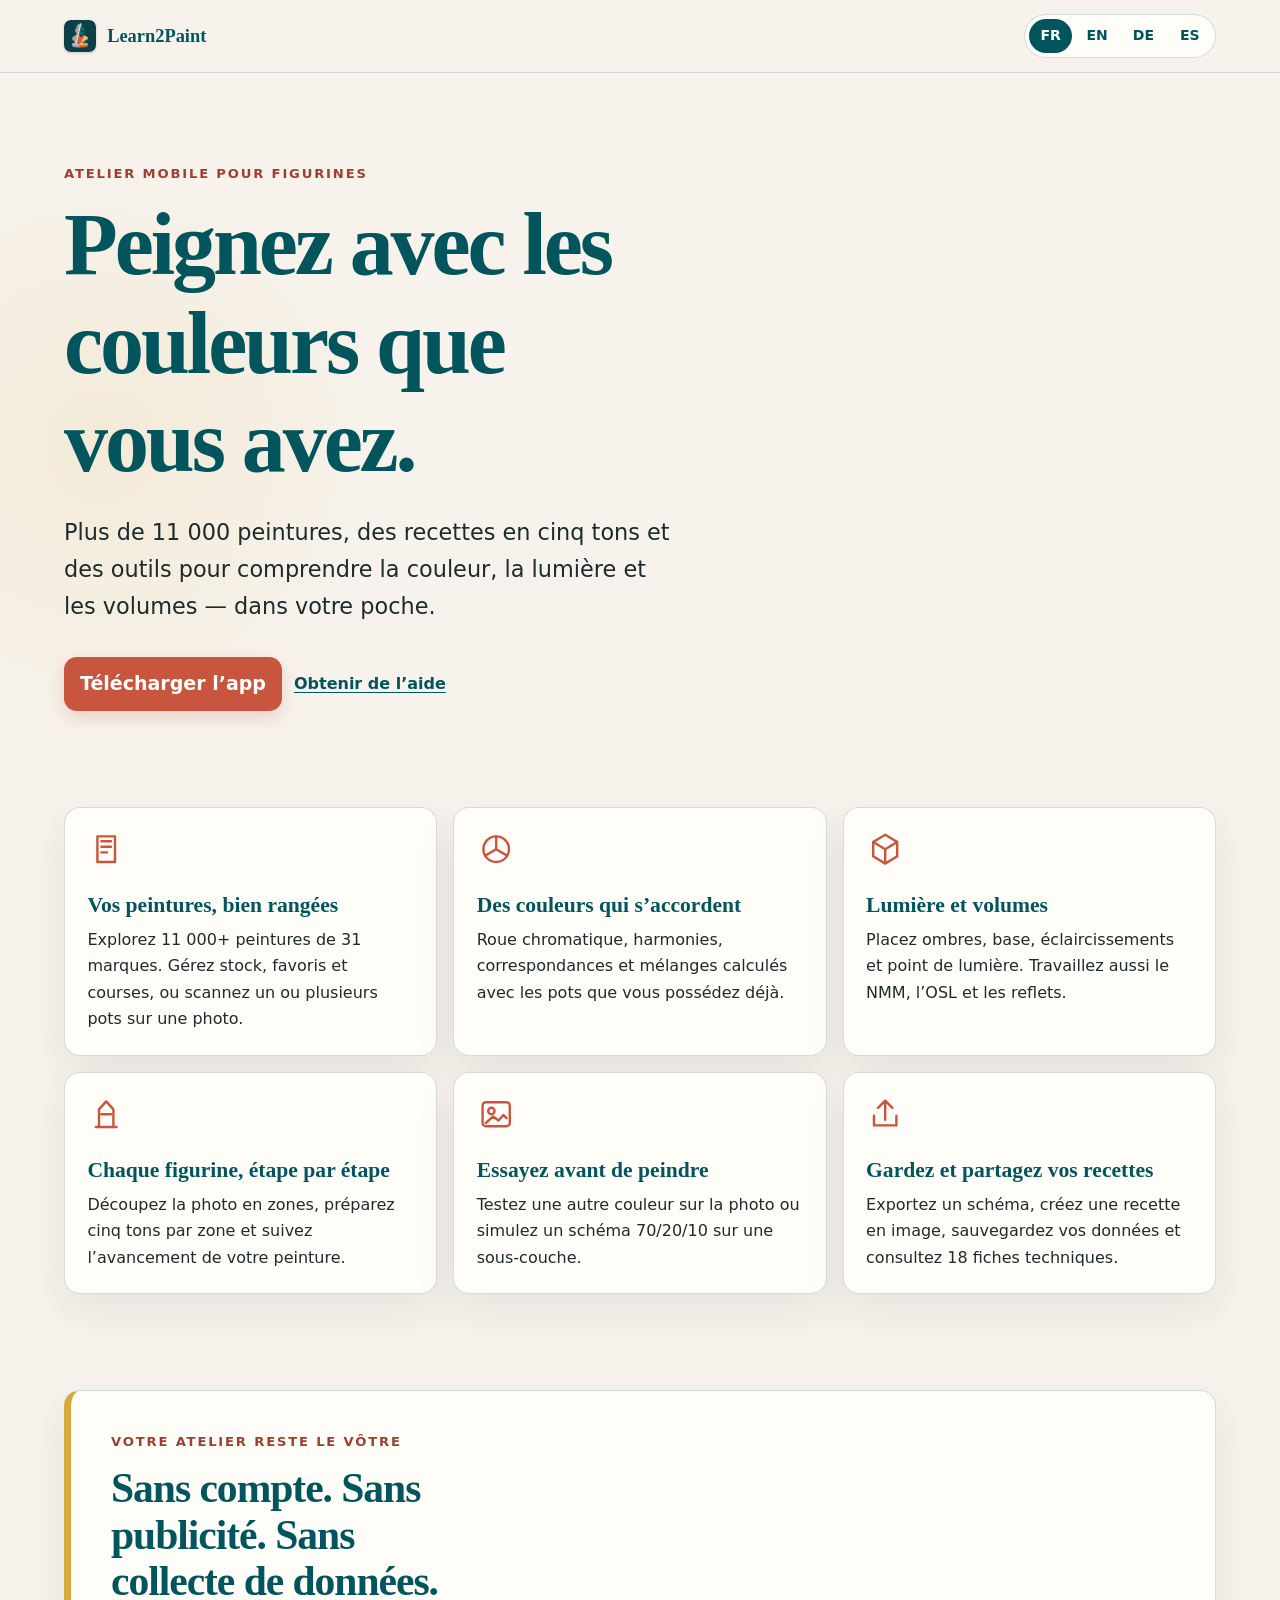
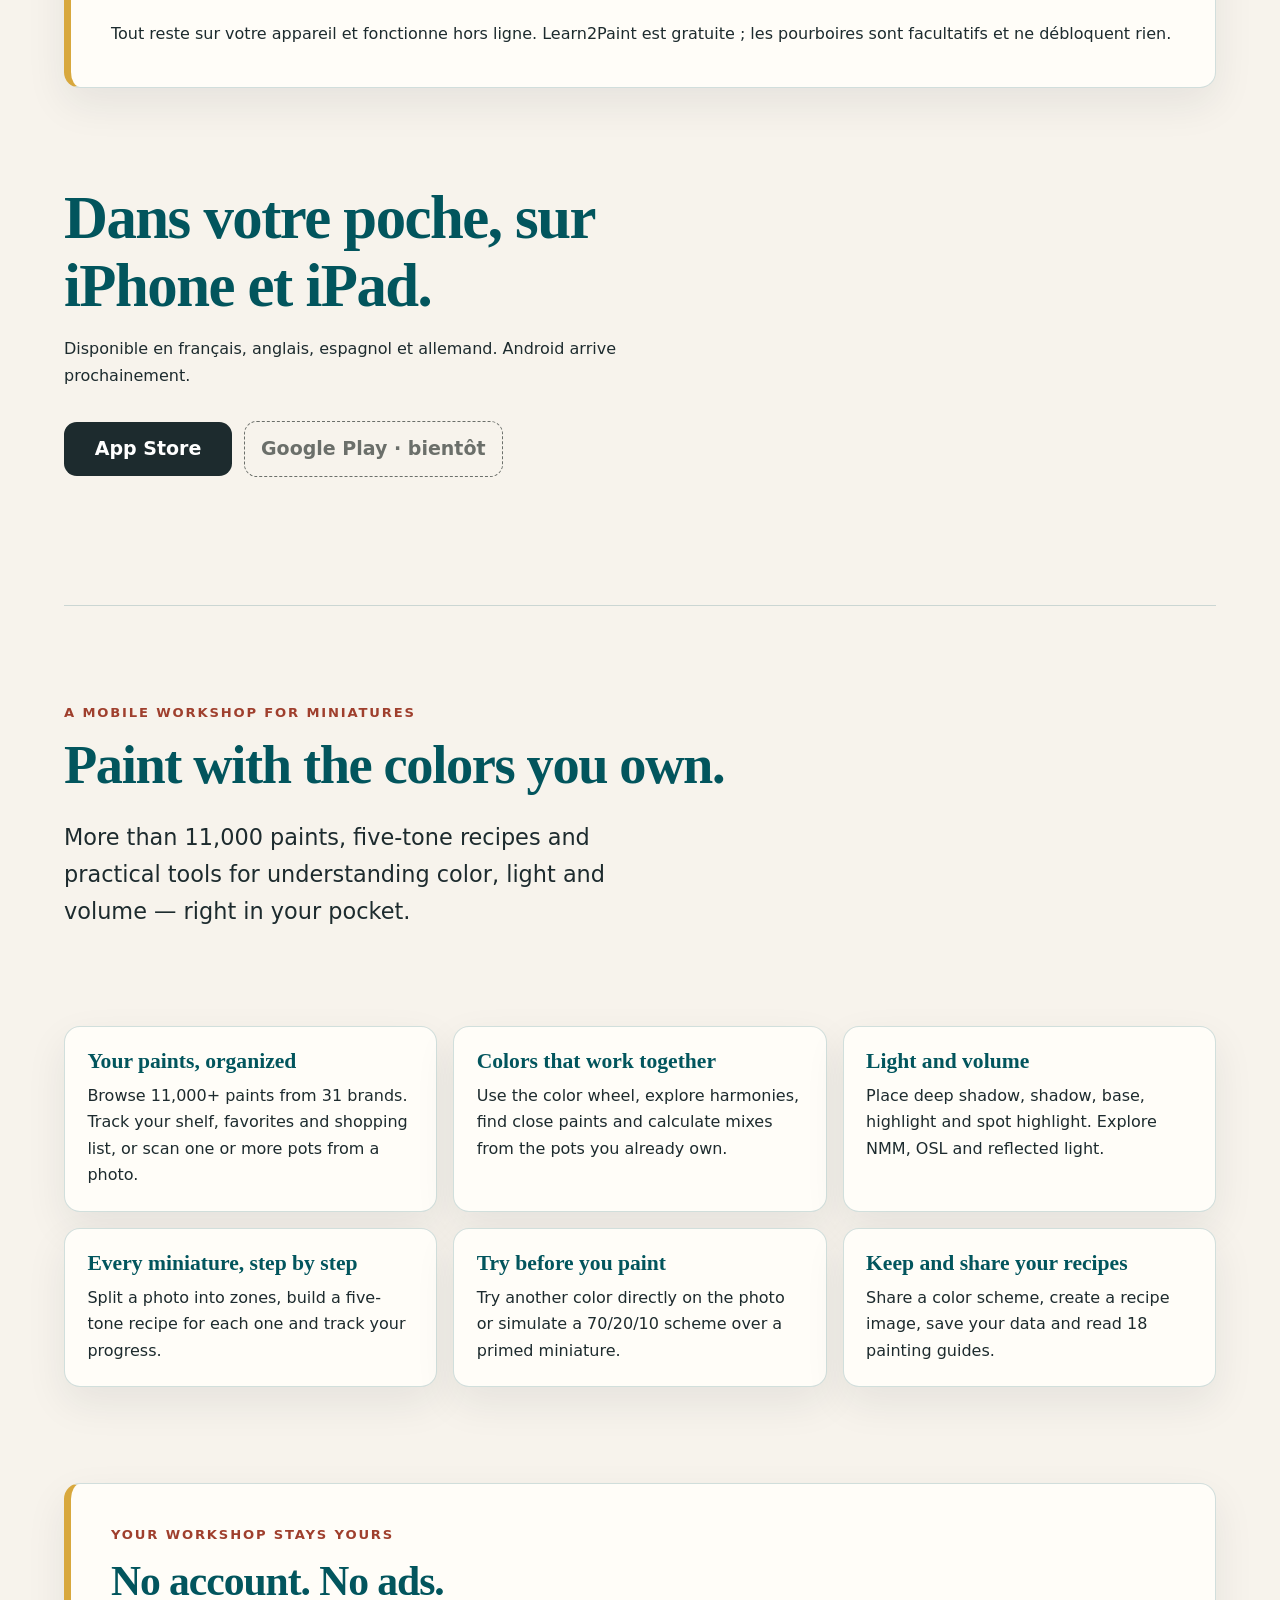
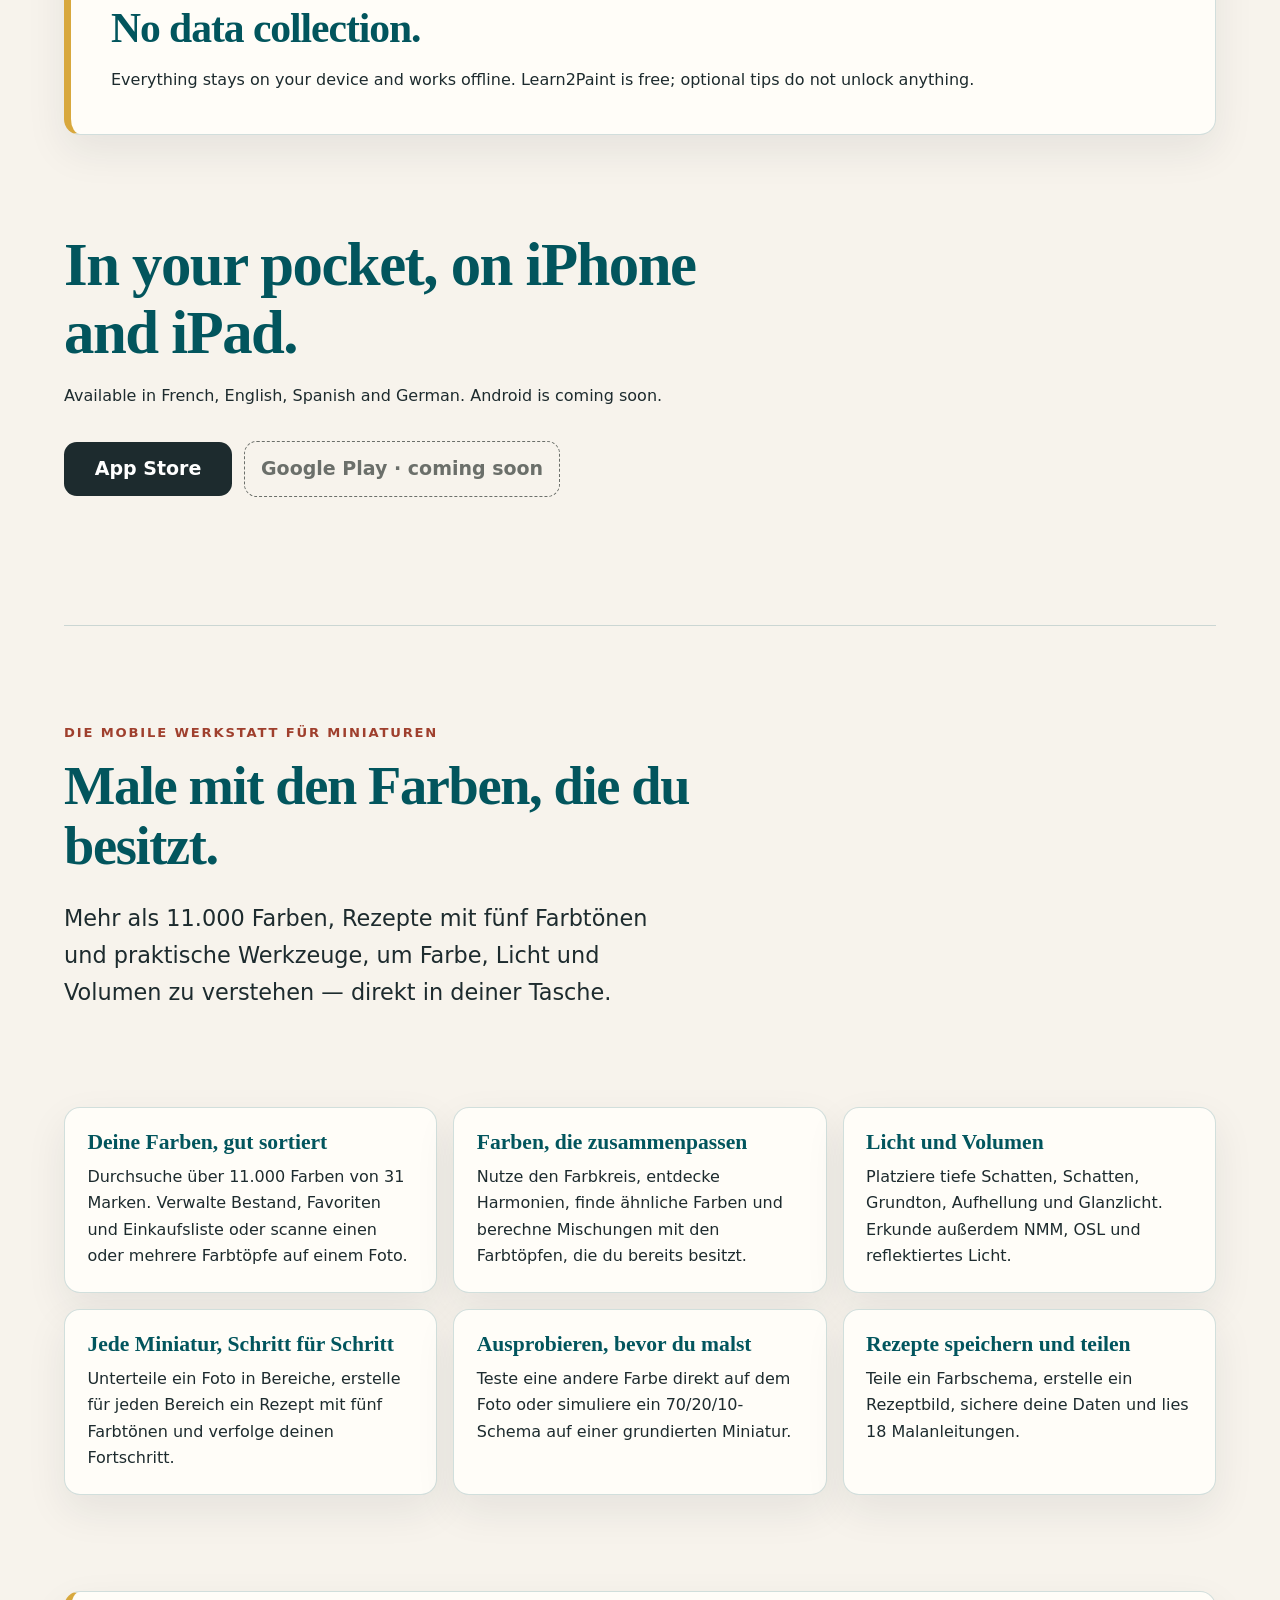
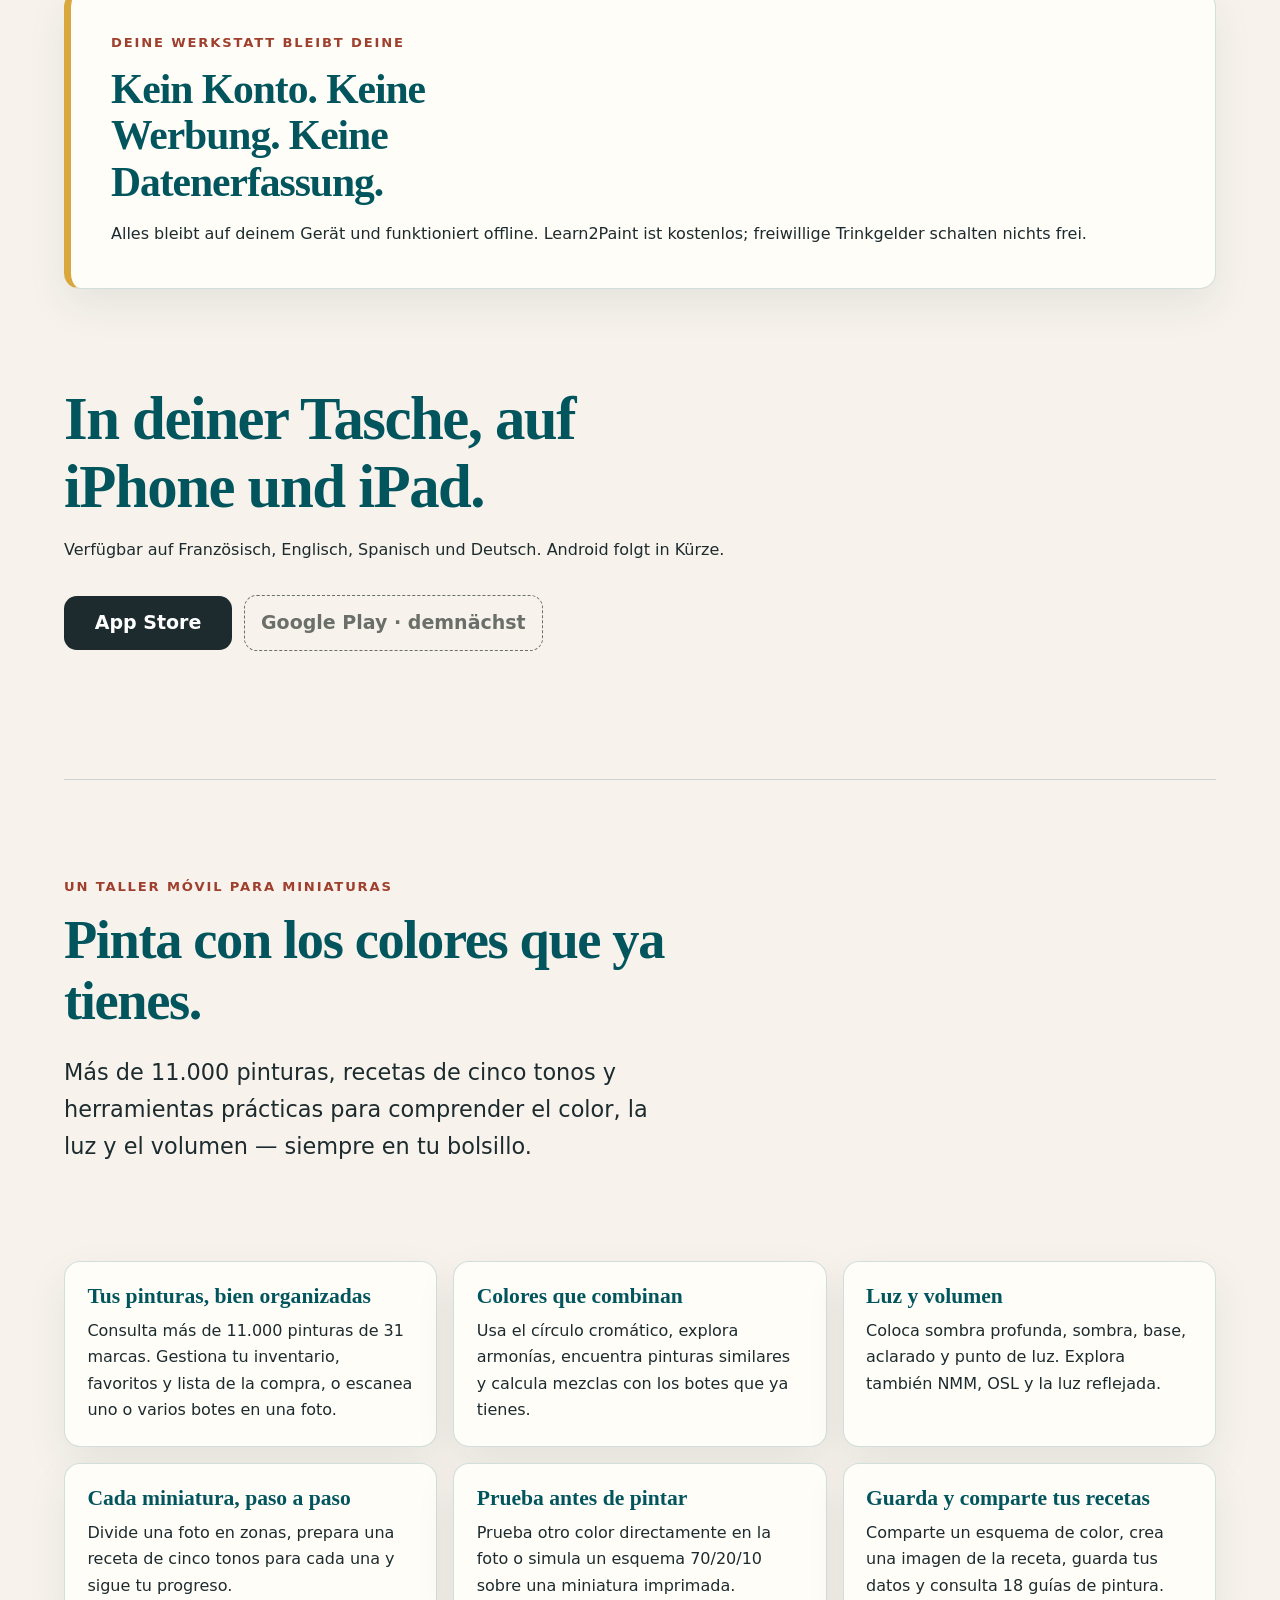
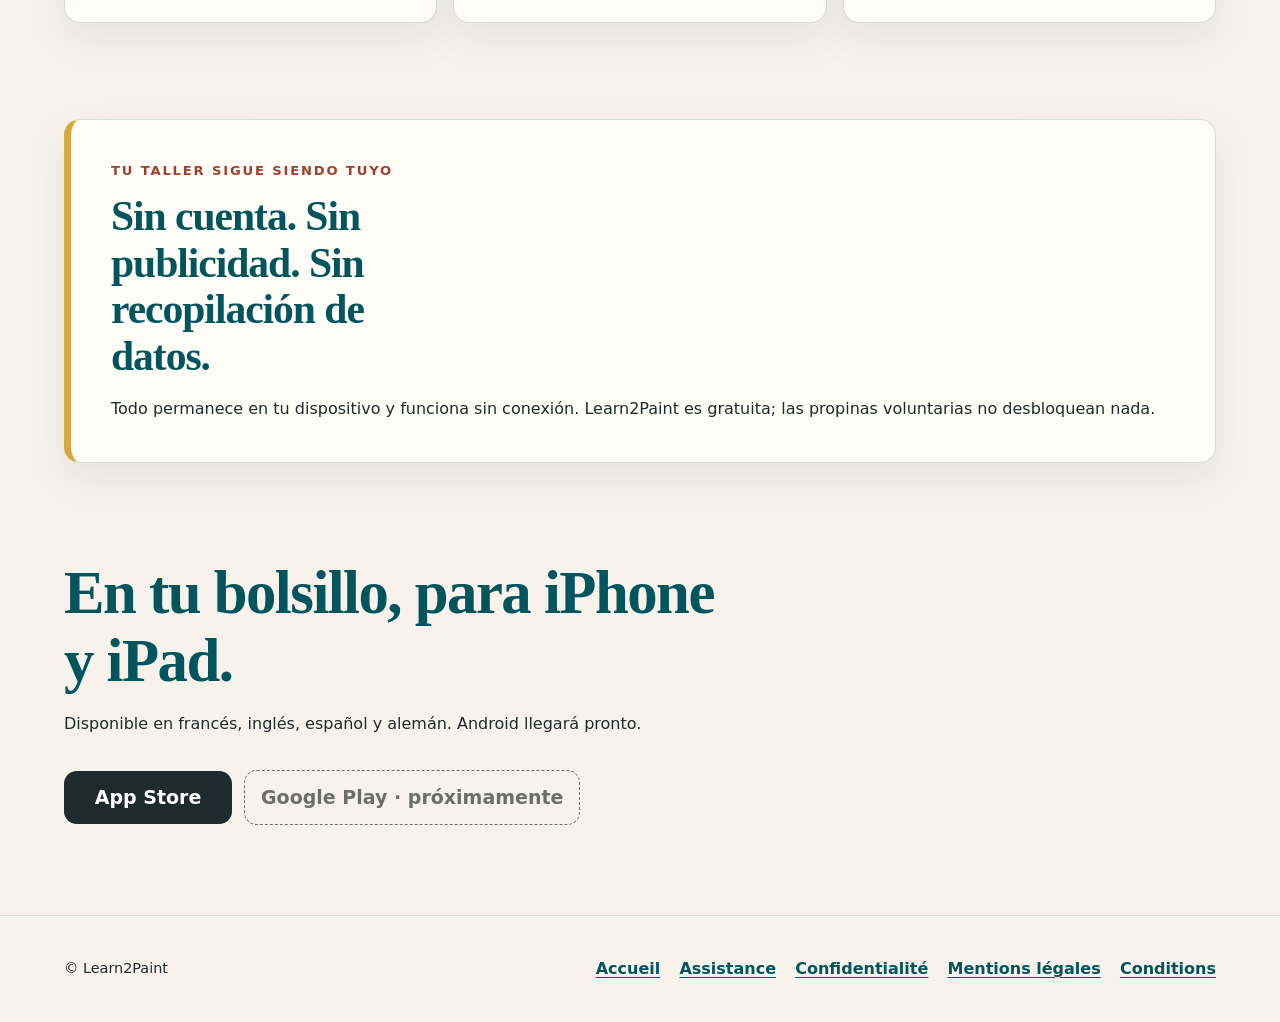
==== index.html @ e727bf73 "Site Grey to Glory (copie de store/site) Co-Authored-By: Claude Opus 5.5 <noreply@anthropic.com>" ====
<!doctype html>
<html lang="fr">
<head>
  <meta charset="utf-8"><meta name="viewport" content="width=device-width, initial-scale=1">
  <meta name="description" content="Learn2Paint, l’atelier de poche gratuit et hors ligne pour les peintres de figurines.">
  <meta name="theme-color" content="#02555D" media="(prefers-color-scheme: light)"><meta name="theme-color" content="#142022" media="(prefers-color-scheme: dark)">
  <link rel="icon" type="image/png" href="logo.png"><link rel="apple-touch-icon" href="apple-touch-icon.png">
  <link rel="stylesheet" href="style.css"><title>Learn2Paint — L’atelier de poche des peintres de figurines</title>
</head>
<body>
  <header class="site-header"><div class="header-inner"><a class="brand" href="index.html" aria-label="Learn2Paint — Accueil"><img class="brand-mark brand-icon" src="logo.png" width="32" height="32" alt="">Learn2Paint</a><nav class="language-nav" aria-label="Choisir la langue / Choose language / Sprache wählen / Elegir idioma"><a href="#fr" lang="fr">FR</a><a href="#en" lang="en">EN</a><a href="#de" lang="de">DE</a><a href="#es" lang="es">ES</a></nav></div></header>
  <main class="page-shell">
    <section class="language-section" id="fr" aria-labelledby="home-title">
      <div class="hero"><p class="eyebrow">Atelier mobile pour figurines</p><h1 id="home-title">Peignez avec les couleurs que vous avez.</h1><p class="lead">Plus de 11 000 peintures, des recettes en cinq tons et des outils pour comprendre la couleur, la lumière et les volumes — dans votre poche.</p><div class="hero-actions"><a class="button" href="#telecharger">Télécharger l’app</a><a href="support.html">Obtenir de l’aide</a></div></div>
      <div class="feature-grid" aria-label="Fonctions principales">
        <article class="feature-card"><svg class="feature-icon" aria-hidden="true" viewBox="0 0 48 48" fill="none"><path d="M13 8h22v32H13zM18 14h12M18 21h12M18 28h7" stroke="currentColor" stroke-width="3" stroke-linecap="round" stroke-linejoin="round"/></svg><h3>Vos peintures, bien rangées</h3><p>Explorez 11 000+ peintures de 31 marques. Gérez stock, favoris et courses, ou scannez un ou plusieurs pots sur une photo.</p></article>
        <article class="feature-card"><svg class="feature-icon" aria-hidden="true" viewBox="0 0 48 48" fill="none"><circle cx="24" cy="24" r="16" stroke="currentColor" stroke-width="3"/><path d="M24 8v16l13.8 8M24 24 10.2 32" stroke="currentColor" stroke-width="3" stroke-linecap="round"/></svg><h3>Des couleurs qui s’accordent</h3><p>Roue chromatique, harmonies, correspondances et mélanges calculés avec les pots que vous possédez déjà.</p></article>
        <article class="feature-card"><svg class="feature-icon" aria-hidden="true" viewBox="0 0 48 48" fill="none"><path d="M24 6 39 15v18L24 42 9 33V15L24 6Z" stroke="currentColor" stroke-width="3"/><path d="m9 15 15 9 15-9M24 24v18" stroke="currentColor" stroke-width="3" stroke-linejoin="round"/></svg><h3>Lumière et volumes</h3><p>Placez ombres, base, éclaircissements et point de lumière. Travaillez aussi le NMM, l’OSL et les reflets.</p></article>
        <article class="feature-card"><svg class="feature-icon" aria-hidden="true" viewBox="0 0 48 48" fill="none"><path d="M15 40V18l9-10 9 10v22M11 40h26M18 24h12" stroke="currentColor" stroke-width="3" stroke-linecap="round" stroke-linejoin="round"/></svg><h3>Chaque figurine, étape par étape</h3><p>Découpez la photo en zones, préparez cinq tons par zone et suivez l’avancement de votre peinture.</p></article>
        <article class="feature-card"><svg class="feature-icon" aria-hidden="true" viewBox="0 0 48 48" fill="none"><rect x="7" y="9" width="34" height="30" rx="4" stroke="currentColor" stroke-width="3"/><circle cx="18" cy="20" r="4" stroke="currentColor" stroke-width="3"/><path d="m11 35 9-8 7 5 6-7 4 4" stroke="currentColor" stroke-width="3" stroke-linecap="round" stroke-linejoin="round"/></svg><h3>Essayez avant de peindre</h3><p>Testez une autre couleur sur la photo ou simulez un schéma 70/20/10 sur une sous-couche.</p></article>
        <article class="feature-card"><svg class="feature-icon" aria-hidden="true" viewBox="0 0 48 48" fill="none"><path d="M24 31V7M15 16l9-9 9 9M10 26v12h28V26" stroke="currentColor" stroke-width="3" stroke-linecap="round" stroke-linejoin="round"/></svg><h3>Gardez et partagez vos recettes</h3><p>Exportez un schéma, créez une recette en image, sauvegardez vos données et consultez 18 fiches techniques.</p></article>
      </div>
      <aside class="privacy-card" aria-labelledby="private-title"><p class="eyebrow">Votre atelier reste le vôtre</p><h2 id="private-title">Sans compte. Sans publicité. Sans collecte de données.</h2><p>Tout reste sur votre appareil et fonctionne hors ligne. Learn2Paint est gratuite ; les pourboires sont facultatifs et ne débloquent rien.</p></aside>
      <section id="telecharger" class="prose-section" aria-labelledby="download-title"><h2 id="download-title">Dans votre poche, sur iPhone et iPad.</h2><p>Disponible en français, anglais, espagnol et allemand. Android arrive prochainement.</p><div class="store-links"><a class="store-badge" href="https://apps.apple.com/app/id6813079347" aria-label="Télécharger Learn2Paint sur l’App Store">App Store</a><span class="store-badge store-badge-soon">Google Play · bientôt</span></div></section>
    </section>
    <section class="language-section" id="en" lang="en" aria-labelledby="english-title">
      <div class="hero"><p class="eyebrow">A mobile workshop for miniatures</p><h2 id="english-title">Paint with the colors you own.</h2><p class="lead">More than 11,000 paints, five-tone recipes and practical tools for understanding color, light and volume — right in your pocket.</p></div>
      <div class="feature-grid" aria-label="Main features">
        <article class="feature-card"><h3>Your paints, organized</h3><p>Browse 11,000+ paints from 31 brands. Track your shelf, favorites and shopping list, or scan one or more pots from a photo.</p></article>
        <article class="feature-card"><h3>Colors that work together</h3><p>Use the color wheel, explore harmonies, find close paints and calculate mixes from the pots you already own.</p></article>
        <article class="feature-card"><h3>Light and volume</h3><p>Place deep shadow, shadow, base, highlight and spot highlight. Explore NMM, OSL and reflected light.</p></article>
        <article class="feature-card"><h3>Every miniature, step by step</h3><p>Split a photo into zones, build a five-tone recipe for each one and track your progress.</p></article>
        <article class="feature-card"><h3>Try before you paint</h3><p>Try another color directly on the photo or simulate a 70/20/10 scheme over a primed miniature.</p></article>
        <article class="feature-card"><h3>Keep and share your recipes</h3><p>Share a color scheme, create a recipe image, save your data and read 18 painting guides.</p></article>
      </div>
      <aside class="privacy-card" aria-labelledby="private-en-title"><p class="eyebrow">Your workshop stays yours</p><h2 id="private-en-title">No account. No ads. No data collection.</h2><p>Everything stays on your device and works offline. Learn2Paint is free; optional tips do not unlock anything.</p></aside>
      <section class="prose-section" aria-labelledby="download-en-title"><h2 id="download-en-title">In your pocket, on iPhone and iPad.</h2><p>Available in French, English, Spanish and German. Android is coming soon.</p><div class="store-links"><a class="store-badge" href="https://apps.apple.com/app/id6813079347" aria-label="Download Learn2Paint on the App Store">App Store</a><span class="store-badge store-badge-soon">Google Play · coming soon</span></div></section>
    </section>
    <section class="language-section" id="de" lang="de" aria-labelledby="german-title">
      <div class="hero"><p class="eyebrow">Die mobile Werkstatt für Miniaturen</p><h2 id="german-title">Male mit den Farben, die du besitzt.</h2><p class="lead">Mehr als 11.000 Farben, Rezepte mit fünf Farbtönen und praktische Werkzeuge, um Farbe, Licht und Volumen zu verstehen — direkt in deiner Tasche.</p></div>
      <div class="feature-grid" aria-label="Hauptfunktionen">
        <article class="feature-card"><h3>Deine Farben, gut sortiert</h3><p>Durchsuche über 11.000 Farben von 31 Marken. Verwalte Bestand, Favoriten und Einkaufsliste oder scanne einen oder mehrere Farbtöpfe auf einem Foto.</p></article>
        <article class="feature-card"><h3>Farben, die zusammenpassen</h3><p>Nutze den Farbkreis, entdecke Harmonien, finde ähnliche Farben und berechne Mischungen mit den Farbtöpfen, die du bereits besitzt.</p></article>
        <article class="feature-card"><h3>Licht und Volumen</h3><p>Platziere tiefe Schatten, Schatten, Grundton, Aufhellung und Glanzlicht. Erkunde außerdem NMM, OSL und reflektiertes Licht.</p></article>
        <article class="feature-card"><h3>Jede Miniatur, Schritt für Schritt</h3><p>Unterteile ein Foto in Bereiche, erstelle für jeden Bereich ein Rezept mit fünf Farbtönen und verfolge deinen Fortschritt.</p></article>
        <article class="feature-card"><h3>Ausprobieren, bevor du malst</h3><p>Teste eine andere Farbe direkt auf dem Foto oder simuliere ein 70/20/10-Schema auf einer grundierten Miniatur.</p></article>
        <article class="feature-card"><h3>Rezepte speichern und teilen</h3><p>Teile ein Farbschema, erstelle ein Rezeptbild, sichere deine Daten und lies 18 Malanleitungen.</p></article>
      </div>
      <aside class="privacy-card" aria-labelledby="private-de-title"><p class="eyebrow">Deine Werkstatt bleibt deine</p><h2 id="private-de-title">Kein Konto. Keine Werbung. Keine Datenerfassung.</h2><p>Alles bleibt auf deinem Gerät und funktioniert offline. Learn2Paint ist kostenlos; freiwillige Trinkgelder schalten nichts frei.</p></aside>
      <section class="prose-section" aria-labelledby="download-de-title"><h2 id="download-de-title">In deiner Tasche, auf iPhone und iPad.</h2><p>Verfügbar auf Französisch, Englisch, Spanisch und Deutsch. Android folgt in Kürze.</p><div class="store-links"><a class="store-badge" href="https://apps.apple.com/app/id6813079347" aria-label="Learn2Paint im App Store laden">App Store</a><span class="store-badge store-badge-soon">Google Play · demnächst</span></div></section>
    </section>
    <section class="language-section" id="es" lang="es" aria-labelledby="spanish-title">
      <div class="hero"><p class="eyebrow">Un taller móvil para miniaturas</p><h2 id="spanish-title">Pinta con los colores que ya tienes.</h2><p class="lead">Más de 11.000 pinturas, recetas de cinco tonos y herramientas prácticas para comprender el color, la luz y el volumen — siempre en tu bolsillo.</p></div>
      <div class="feature-grid" aria-label="Funciones principales">
        <article class="feature-card"><h3>Tus pinturas, bien organizadas</h3><p>Consulta más de 11.000 pinturas de 31 marcas. Gestiona tu inventario, favoritos y lista de la compra, o escanea uno o varios botes en una foto.</p></article>
        <article class="feature-card"><h3>Colores que combinan</h3><p>Usa el círculo cromático, explora armonías, encuentra pinturas similares y calcula mezclas con los botes que ya tienes.</p></article>
        <article class="feature-card"><h3>Luz y volumen</h3><p>Coloca sombra profunda, sombra, base, aclarado y punto de luz. Explora también NMM, OSL y la luz reflejada.</p></article>
        <article class="feature-card"><h3>Cada miniatura, paso a paso</h3><p>Divide una foto en zonas, prepara una receta de cinco tonos para cada una y sigue tu progreso.</p></article>
        <article class="feature-card"><h3>Prueba antes de pintar</h3><p>Prueba otro color directamente en la foto o simula un esquema 70/20/10 sobre una miniatura imprimada.</p></article>
        <article class="feature-card"><h3>Guarda y comparte tus recetas</h3><p>Comparte un esquema de color, crea una imagen de la receta, guarda tus datos y consulta 18 guías de pintura.</p></article>
      </div>
      <aside class="privacy-card" aria-labelledby="private-es-title"><p class="eyebrow">Tu taller sigue siendo tuyo</p><h2 id="private-es-title">Sin cuenta. Sin publicidad. Sin recopilación de datos.</h2><p>Todo permanece en tu dispositivo y funciona sin conexión. Learn2Paint es gratuita; las propinas voluntarias no desbloquean nada.</p></aside>
      <section class="prose-section" aria-labelledby="download-es-title"><h2 id="download-es-title">En tu bolsillo, para iPhone y iPad.</h2><p>Disponible en francés, inglés, español y alemán. Android llegará pronto.</p><div class="store-links"><a class="store-badge" href="https://apps.apple.com/app/id6813079347" aria-label="Descargar Learn2Paint en el App Store">App Store</a><span class="store-badge store-badge-soon">Google Play · próximamente</span></div></section>
    </section>
  </main>
  <footer class="site-footer"><div class="site-footer-inner"><p>© Learn2Paint</p><nav class="footer-nav" aria-label="Pied de page"><a href="index.html">Accueil</a><a href="support.html">Assistance</a><a href="privacy.html">Confidentialité</a><a href="legal.html">Mentions légales</a><a href="terms.html">Conditions</a></nav></div></footer>
</body></html>
---- style.css ----
:root {
  color-scheme: light dark;
  --paper: #f7f3ec;
  --paper-raised: #fffdf8;
  --ink: #1d2b2e;
  --petrol: #02555d;
  --clay: #c8553d;
  --clay-dark: #9f3f2d;
  --gold: #d8a83d;
  --line: rgba(2, 85, 93, 0.18);
  --shadow: 0 16px 40px rgba(29, 43, 46, 0.08);
}
* { box-sizing: border-box; }
html { scroll-behavior: smooth; }
body {
  margin: 0;
  background: radial-gradient(circle at 8% 6%, rgba(216, 168, 61, 0.12), transparent 18rem), var(--paper);
  color: var(--ink);
  font-family: -apple-system, BlinkMacSystemFont, "Segoe UI", system-ui, sans-serif;
  font-size: 1rem;
  line-height: 1.65;
}
a { color: var(--petrol); font-weight: 650; text-underline-offset: 0.18em; text-decoration-thickness: 0.08em; }
a:hover { color: var(--clay-dark); }
a:focus-visible, summary:focus-visible { outline: 3px solid var(--gold); outline-offset: 4px; border-radius: 0.2rem; }
.site-header { border-bottom: 1px solid var(--line); }
.header-inner, .page-shell, .site-footer-inner { width: min(100% - 2rem, 72rem); margin-inline: auto; }
.header-inner { display: flex; align-items: center; justify-content: space-between; gap: 1rem; min-height: 4.5rem; }
.brand { display: inline-flex; align-items: center; gap: 0.7rem; color: var(--petrol); font-family: "New York", Georgia, serif; font-size: 1.15rem; font-weight: 700; text-decoration: none; }
.brand-mark { width: 2rem; height: 2rem; flex: none; }
.language-nav { display: flex; align-items: center; gap: 0.25rem; padding: 0.25rem; border: 1px solid var(--line); border-radius: 999px; background: var(--paper-raised); }
.language-nav a { min-width: 2.65rem; padding: 0.35rem 0.65rem; border-radius: 999px; font-size: 0.875rem; text-align: center; text-decoration: none; }
.language-nav a:first-child { background: var(--petrol); color: #fff; }
main { padding: clamp(3rem, 7vw, 6.5rem) 0; }
.hero, .prose-section { max-width: 42rem; }
.eyebrow { margin: 0 0 0.75rem; color: var(--clay-dark); font-size: 0.82rem; font-weight: 800; letter-spacing: 0.14em; text-transform: uppercase; }
h1, h2, h3 { color: var(--petrol); font-family: "New York", Georgia, serif; line-height: 1.12; }
h1 { max-width: 13ch; margin: 0; font-size: clamp(2.7rem, 10vw, 5.5rem); letter-spacing: -0.035em; }
h2 { margin: 0 0 1rem; font-size: clamp(2rem, 7vw, 3.4rem); letter-spacing: -0.025em; }
h3 { margin: 0 0 0.6rem; font-size: 1.35rem; }
p, ul { margin-block: 0 1.25rem; }
.lead { max-width: 38rem; margin: 1.4rem 0 0; font-size: clamp(1.15rem, 3vw, 1.4rem); }
.hero-actions, .store-links { display: flex; flex-wrap: wrap; align-items: center; gap: 0.75rem; margin-top: 2rem; }
.button, .store-badge { display: inline-flex; align-items: center; justify-content: center; min-height: 3rem; padding: 0.7rem 1rem; border-radius: 0.8rem; background: var(--clay); color: #fff; font-size: 1.1875rem; font-weight: 750; text-decoration: none; box-shadow: 0 7px 18px rgba(159, 63, 45, 0.18); }
.button:hover, .store-badge:hover { background: var(--clay-dark); color: #fff; }
.store-badge { min-width: 10.5rem; background: var(--ink); box-shadow: none; }
.store-badge:hover { background: var(--petrol); }
.feature-grid { display: grid; grid-template-columns: 1fr; gap: 1rem; margin-top: clamp(3rem, 8vw, 6rem); }
.feature-card, .privacy-card, .contact-card, details { border: 1px solid var(--line); border-radius: 1rem; background: var(--paper-raised); box-shadow: var(--shadow); }
.feature-card { padding: 1.4rem; }
.feature-icon { width: 2.4rem; height: 2.4rem; margin-bottom: 1rem; color: var(--clay); }
.feature-card p { margin: 0; }
.privacy-card { position: relative; overflow: hidden; margin: clamp(3rem, 8vw, 6rem) 0; padding: clamp(1.5rem, 5vw, 2.5rem); border-left: 0.45rem solid var(--gold); }
.privacy-card h2 { max-width: 17ch; font-size: clamp(1.8rem, 5vw, 2.6rem); }
.privacy-card p:last-child { margin-bottom: 0; }
.language-section { scroll-margin-top: 1rem; }
.language-section + .language-section { margin-top: clamp(4.5rem, 12vw, 8rem); padding-top: clamp(3.5rem, 9vw, 6rem); border-top: 1px solid var(--line); }
.language-label { display: inline-block; margin-bottom: 1rem; padding: 0.25rem 0.65rem; border-radius: 999px; background: rgba(216, 168, 61, 0.18); color: var(--petrol); font-size: 0.78rem; font-weight: 850; letter-spacing: 0.1em; text-transform: uppercase; }
.prose-section h2 { font-size: clamp(2.2rem, 7vw, 3.8rem); }
.prose-section h3 { margin-top: 2rem; }
.prose-section li + li { margin-top: 0.65rem; }
.page-intro { max-width: 37rem; margin-bottom: 2.5rem; font-size: 1.12rem; }
.faq-list { display: grid; gap: 0.85rem; }
details { padding: 0 1.2rem; }
summary { cursor: pointer; color: var(--petrol); font-family: "New York", Georgia, serif; font-size: 1.1rem; font-weight: 700; line-height: 1.35; padding: 1.15rem 2rem 1.15rem 0; }
details p { padding: 0 0 1.2rem; }
.contact-card { margin-top: 2rem; padding: 1.4rem; }
.contact-card p:last-child, .legal-list { margin-bottom: 0; }
.notice { margin: 1.5rem 0; padding: 1rem 1.1rem; border-left: 0.35rem solid var(--clay); background: rgba(200, 85, 61, 0.09); border-radius: 0 0.75rem 0.75rem 0; }
.updated { color: var(--petrol); font-weight: 750; }
.site-footer { padding: 2.5rem 0; border-top: 1px solid var(--line); }
.site-footer-inner { display: grid; gap: 1rem; }
.footer-nav { display: flex; flex-wrap: wrap; gap: 0.6rem 1.2rem; }
.site-footer p { margin: 0; font-size: 0.9rem; }
@media (max-width: 34rem) {
  .header-inner { align-items: flex-start; flex-direction: column; padding-block: 0.85rem; }
  .language-nav { width: 100%; }
  .language-nav a { flex: 1; min-width: 0; padding-inline: 0.35rem; }
}
@media (min-width: 42rem) {
  .feature-grid { grid-template-columns: repeat(2, 1fr); }
  .site-footer-inner { grid-template-columns: 1fr auto; align-items: center; }
}
@media (min-width: 64rem) { .feature-grid { grid-template-columns: repeat(3, 1fr); } }
@media (prefers-reduced-motion: reduce) { html { scroll-behavior: auto; } }
@media (prefers-color-scheme: dark) {
  :root { --paper: #142022; --paper-raised: #1b2b2e; --ink: #e9e4da; --petrol: #7cc6c9; --clay-dark: #ef8068; --line: rgba(124, 198, 201, 0.22); --shadow: 0 16px 40px rgba(0, 0, 0, 0.16); }
  body { background: radial-gradient(circle at 8% 6%, rgba(216, 168, 61, 0.08), transparent 18rem), var(--paper); }
  .language-nav a:first-child, .store-badge { color: #102022; }
  .language-nav a:first-child { background: #7cc6c9; }
  .store-badge { background: #e9e4da; }
  .button, .button:hover { color: #fff; }
}

/* The app icon as the logo: rounded like on the home screen. */
.brand-icon { border-radius: 22%; box-shadow: 0 1px 3px rgba(0, 0, 0, 0.18); }

/* Not published yet: shown, not clickable. */
.store-badge-soon, .store-badge-soon:hover { background: transparent; color: var(--muted, #6b6f6a); border: 1.5px dashed currentColor; box-shadow: none; cursor: default; }
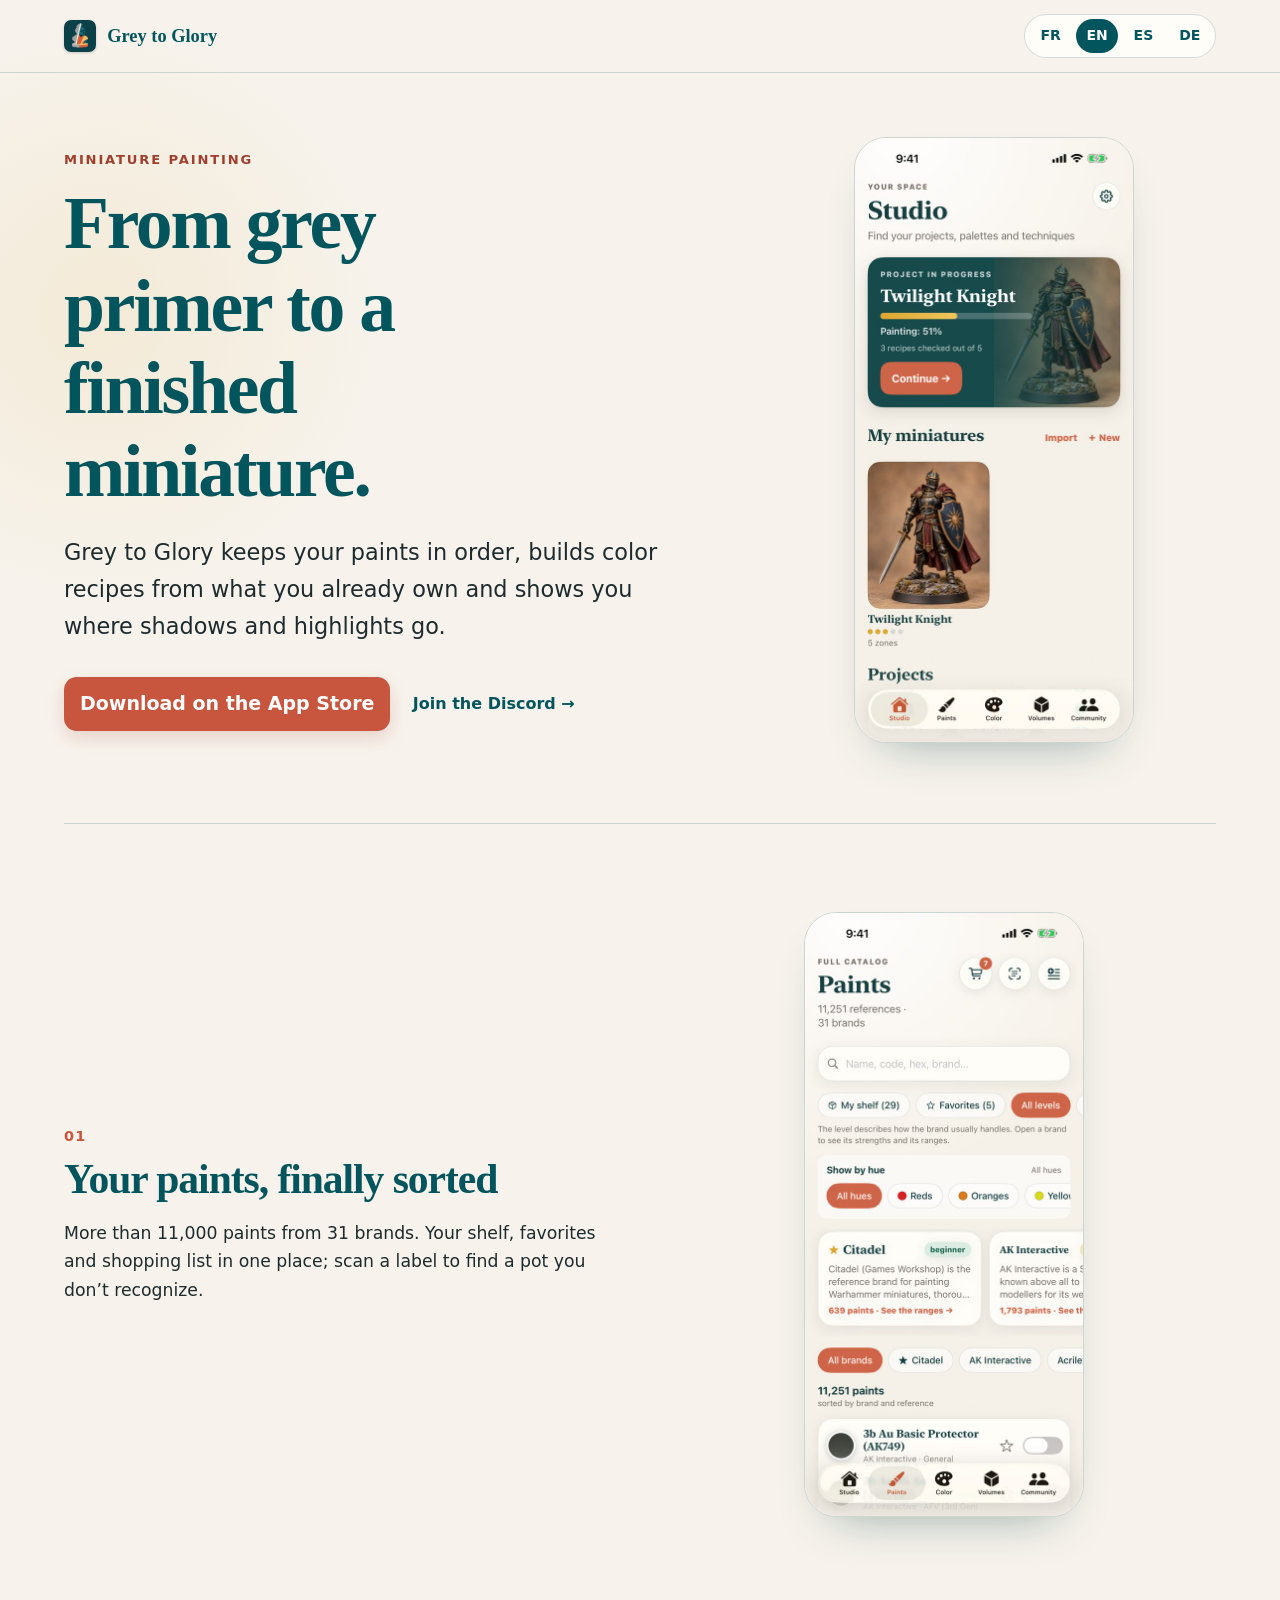
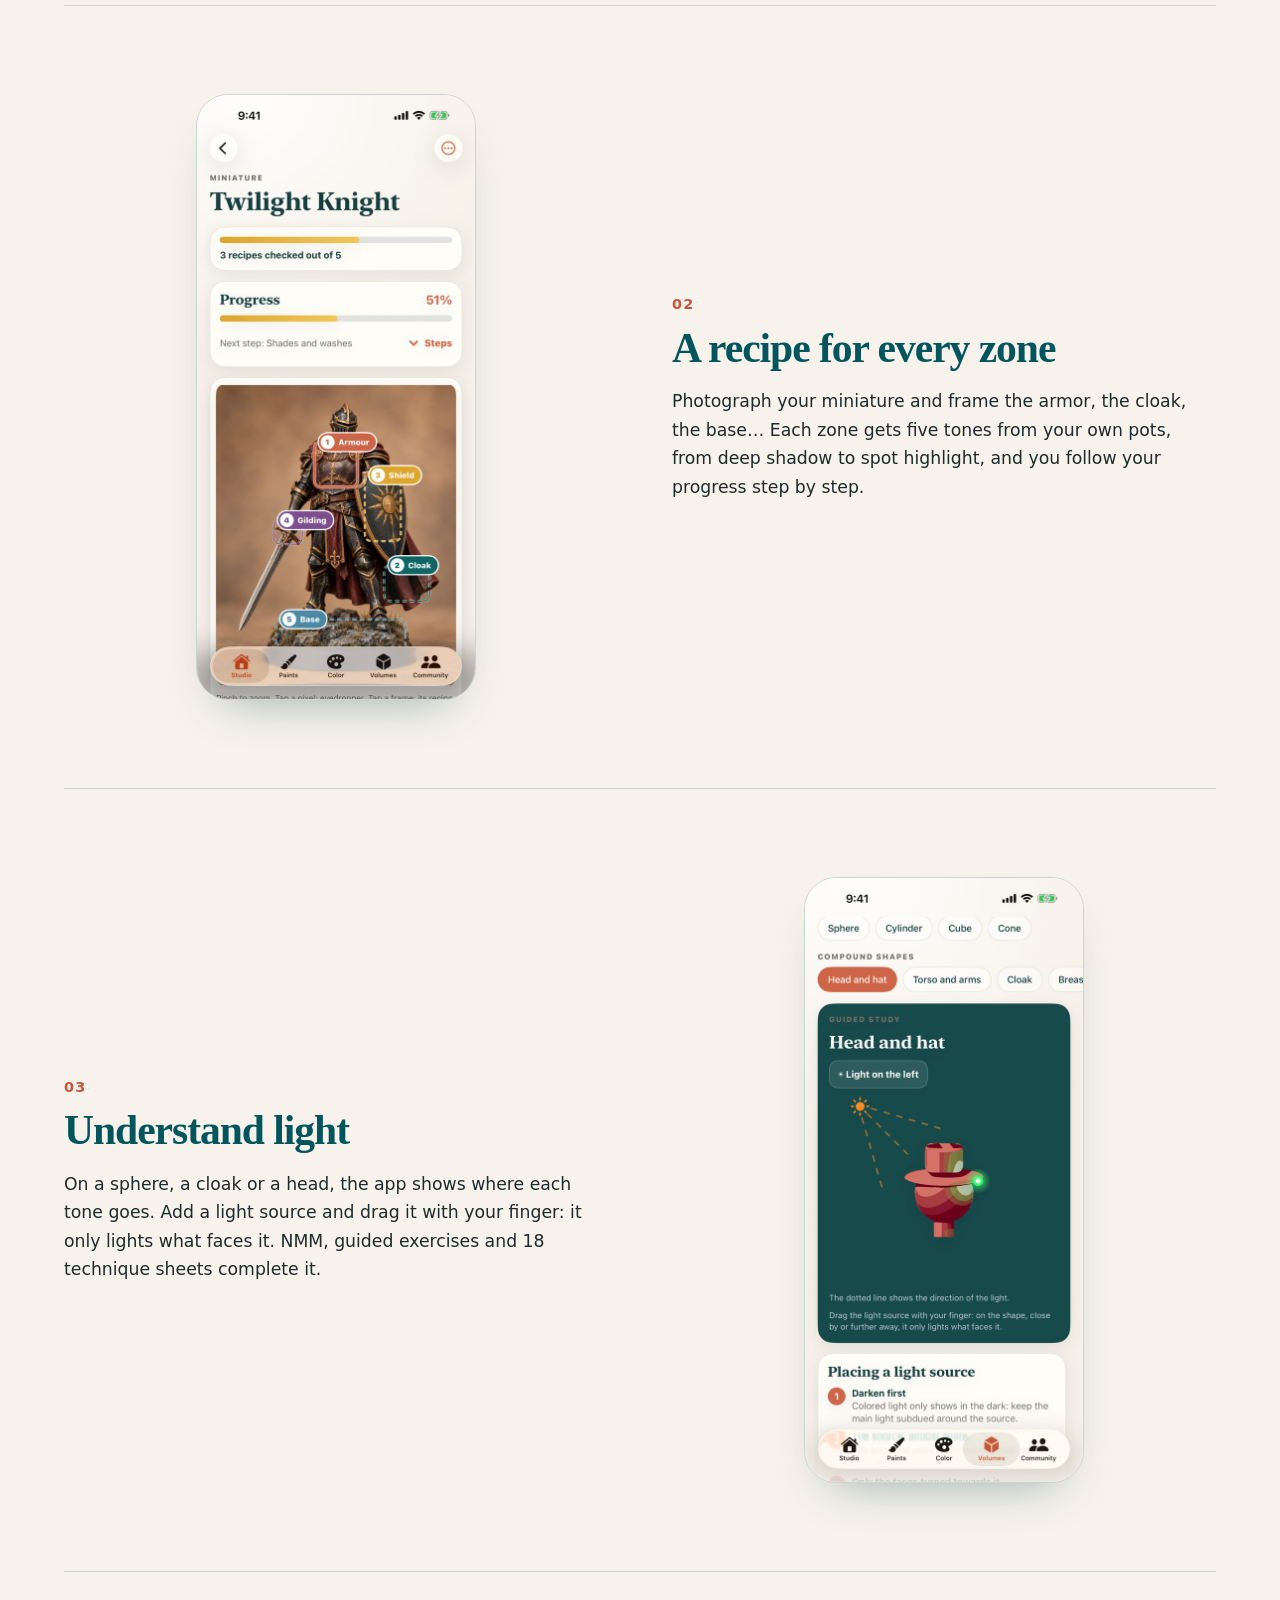
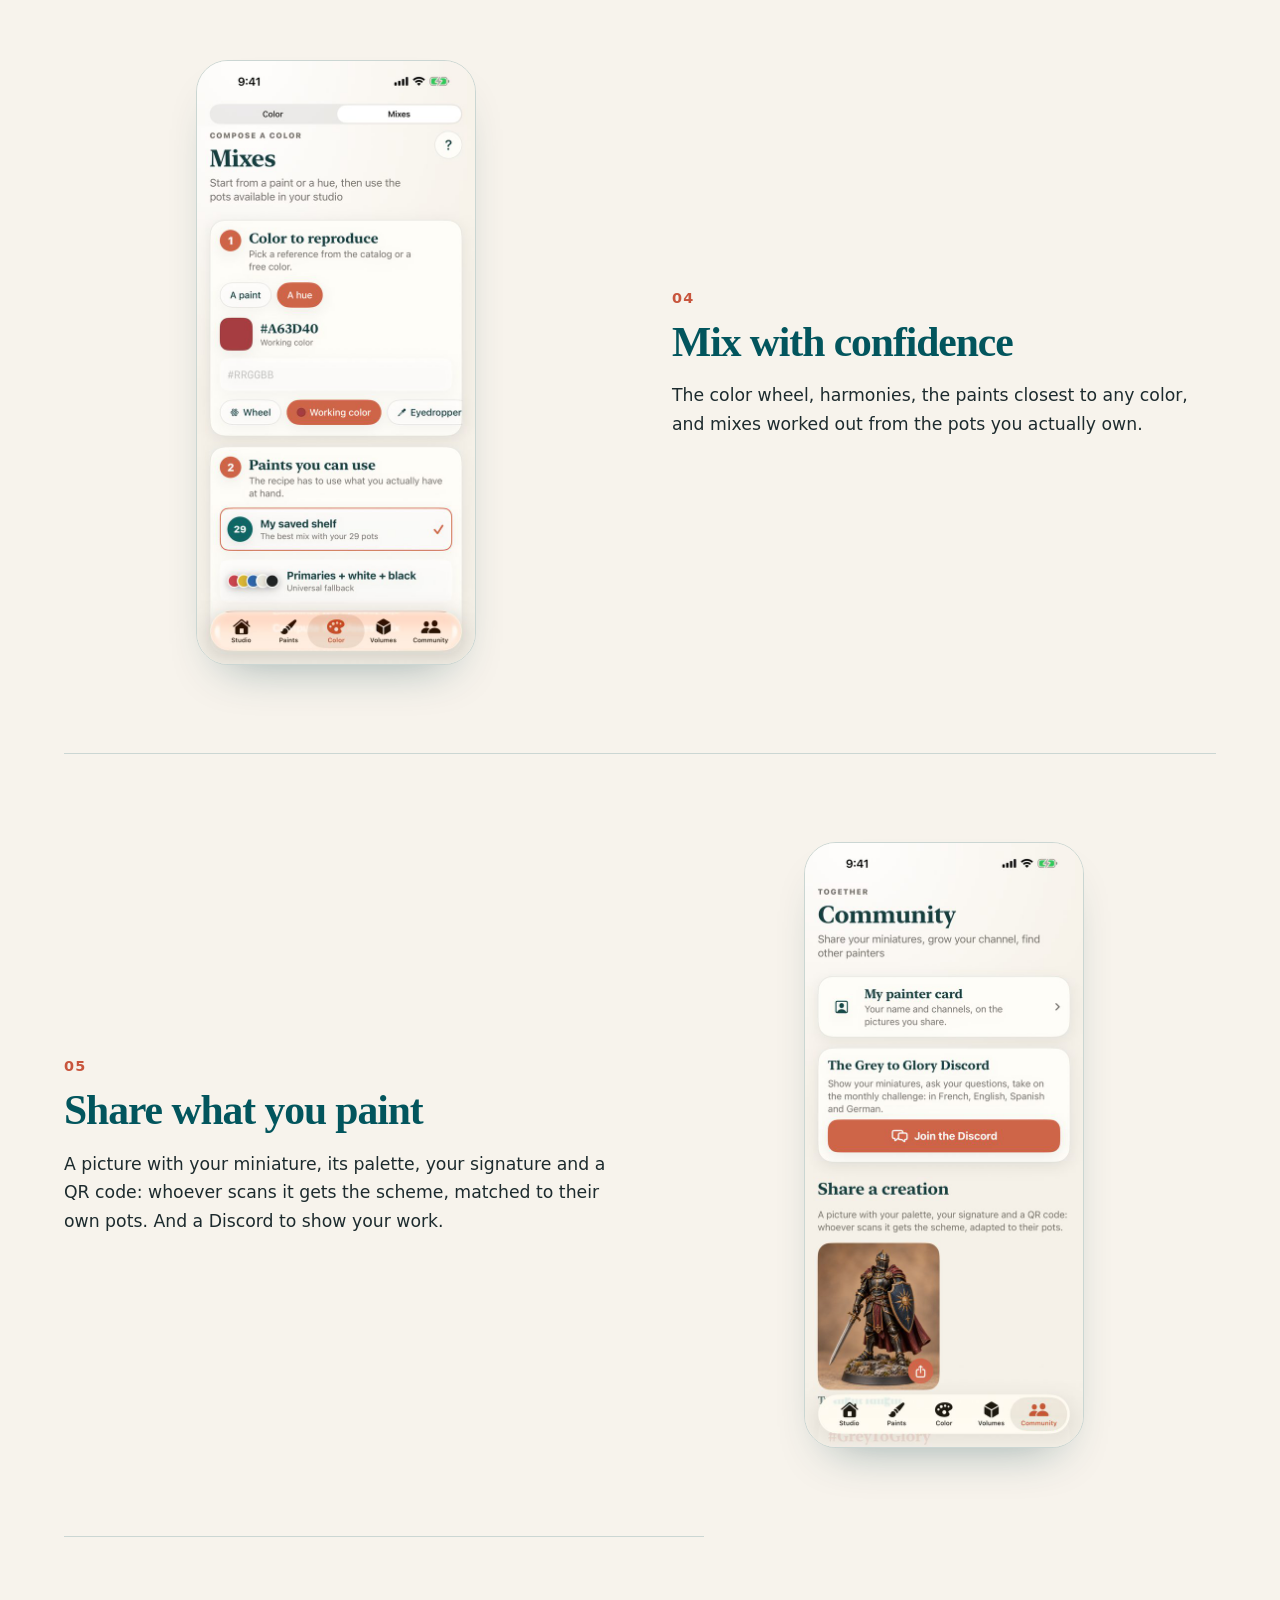
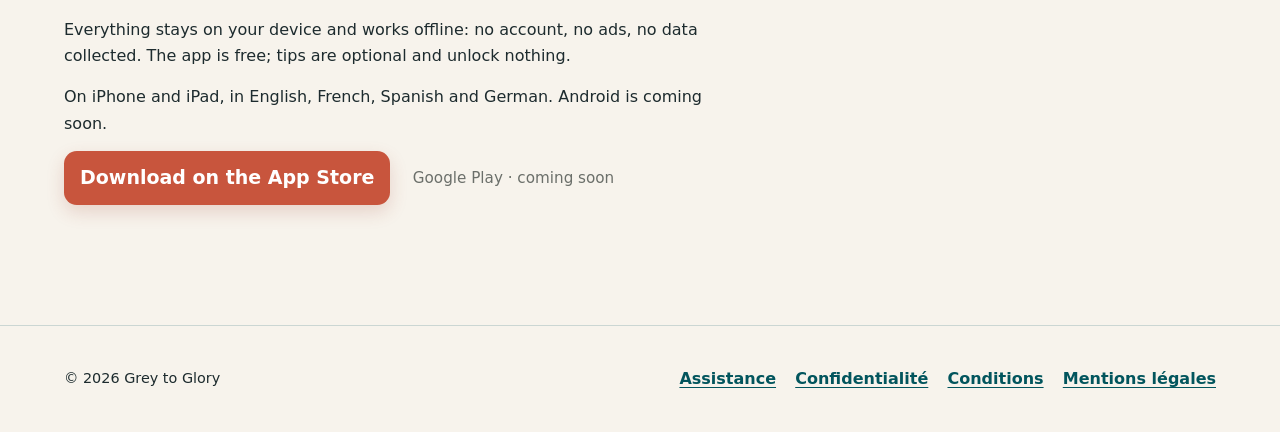
==== commit 9d088e20: "Grey to Glory partout, nouvel accueil : une langue à la fois et de vraies captures Co-Authored-By: C" ====
--- a/index.html
+++ b/index.html
@@ -2,66 +2,67 @@
 <html lang="fr">
 <head>
   <meta charset="utf-8"><meta name="viewport" content="width=device-width, initial-scale=1">
-  <meta name="description" content="Learn2Paint, l’atelier de poche gratuit et hors ligne pour les peintres de figurines.">
-  <meta name="theme-color" content="#02555D" media="(prefers-color-scheme: light)"><meta name="theme-color" content="#142022" media="(prefers-color-scheme: dark)">
+  <meta name="description" content="Grey to Glory, l’atelier de poche gratuit et hors ligne des peintres de figurines.">
+  <meta name="theme-color" content="#0C414A">
   <link rel="icon" type="image/png" href="logo.png"><link rel="apple-touch-icon" href="apple-touch-icon.png">
-  <link rel="stylesheet" href="style.css"><title>Learn2Paint — L’atelier de poche des peintres de figurines</title>
+  <link rel="stylesheet" href="style.css"><title>Grey to Glory — l’atelier de poche des peintres de figurines</title>
+  <script>if(!location.hash){const l=(navigator.language||'fr').slice(0,2);if(['en','es','de'].includes(l))history.replaceState(null,'','#'+l)}</script>
 </head>
-<body>
-  <header class="site-header"><div class="header-inner"><a class="brand" href="index.html" aria-label="Learn2Paint — Accueil"><img class="brand-mark brand-icon" src="logo.png" width="32" height="32" alt="">Learn2Paint</a><nav class="language-nav" aria-label="Choisir la langue / Choose language / Sprache wählen / Elegir idioma"><a href="#fr" lang="fr">FR</a><a href="#en" lang="en">EN</a><a href="#de" lang="de">DE</a><a href="#es" lang="es">ES</a></nav></div></header>
+<body class="home">
+  <header class="site-header"><div class="header-inner"><a class="brand" href="index.html"><img class="brand-mark brand-icon" src="logo.png" width="32" height="32" alt="">Grey to Glory</a><nav class="language-nav" aria-label="Langue / Language / Idioma / Sprache"><a href="#fr" lang="fr">FR</a><a href="#en" lang="en">EN</a><a href="#es" lang="es">ES</a><a href="#de" lang="de">DE</a></nav></div></header>
   <main class="page-shell">
-    <section class="language-section" id="fr" aria-labelledby="home-title">
-      <div class="hero"><p class="eyebrow">Atelier mobile pour figurines</p><h1 id="home-title">Peignez avec les couleurs que vous avez.</h1><p class="lead">Plus de 11 000 peintures, des recettes en cinq tons et des outils pour comprendre la couleur, la lumière et les volumes — dans votre poche.</p><div class="hero-actions"><a class="button" href="#telecharger">Télécharger l’app</a><a href="support.html">Obtenir de l’aide</a></div></div>
-      <div class="feature-grid" aria-label="Fonctions principales">
-        <article class="feature-card"><svg class="feature-icon" aria-hidden="true" viewBox="0 0 48 48" fill="none"><path d="M13 8h22v32H13zM18 14h12M18 21h12M18 28h7" stroke="currentColor" stroke-width="3" stroke-linecap="round" stroke-linejoin="round"/></svg><h3>Vos peintures, bien rangées</h3><p>Explorez 11 000+ peintures de 31 marques. Gérez stock, favoris et courses, ou scannez un ou plusieurs pots sur une photo.</p></article>
-        <article class="feature-card"><svg class="feature-icon" aria-hidden="true" viewBox="0 0 48 48" fill="none"><circle cx="24" cy="24" r="16" stroke="currentColor" stroke-width="3"/><path d="M24 8v16l13.8 8M24 24 10.2 32" stroke="currentColor" stroke-width="3" stroke-linecap="round"/></svg><h3>Des couleurs qui s’accordent</h3><p>Roue chromatique, harmonies, correspondances et mélanges calculés avec les pots que vous possédez déjà.</p></article>
-        <article class="feature-card"><svg class="feature-icon" aria-hidden="true" viewBox="0 0 48 48" fill="none"><path d="M24 6 39 15v18L24 42 9 33V15L24 6Z" stroke="currentColor" stroke-width="3"/><path d="m9 15 15 9 15-9M24 24v18" stroke="currentColor" stroke-width="3" stroke-linejoin="round"/></svg><h3>Lumière et volumes</h3><p>Placez ombres, base, éclaircissements et point de lumière. Travaillez aussi le NMM, l’OSL et les reflets.</p></article>
-        <article class="feature-card"><svg class="feature-icon" aria-hidden="true" viewBox="0 0 48 48" fill="none"><path d="M15 40V18l9-10 9 10v22M11 40h26M18 24h12" stroke="currentColor" stroke-width="3" stroke-linecap="round" stroke-linejoin="round"/></svg><h3>Chaque figurine, étape par étape</h3><p>Découpez la photo en zones, préparez cinq tons par zone et suivez l’avancement de votre peinture.</p></article>
-        <article class="feature-card"><svg class="feature-icon" aria-hidden="true" viewBox="0 0 48 48" fill="none"><rect x="7" y="9" width="34" height="30" rx="4" stroke="currentColor" stroke-width="3"/><circle cx="18" cy="20" r="4" stroke="currentColor" stroke-width="3"/><path d="m11 35 9-8 7 5 6-7 4 4" stroke="currentColor" stroke-width="3" stroke-linecap="round" stroke-linejoin="round"/></svg><h3>Essayez avant de peindre</h3><p>Testez une autre couleur sur la photo ou simulez un schéma 70/20/10 sur une sous-couche.</p></article>
-        <article class="feature-card"><svg class="feature-icon" aria-hidden="true" viewBox="0 0 48 48" fill="none"><path d="M24 31V7M15 16l9-9 9 9M10 26v12h28V26" stroke="currentColor" stroke-width="3" stroke-linecap="round" stroke-linejoin="round"/></svg><h3>Gardez et partagez vos recettes</h3><p>Exportez un schéma, créez une recette en image, sauvegardez vos données et consultez 18 fiches techniques.</p></article>
+    <article class="language-section" id="fr" lang="fr">
+      <div class="hero">
+        <div class="hero-text"><p class="eyebrow">Peinture de figurines</p><h1 class="title">Du gris de la sous-couche à la figurine finie.</h1><p class="lead">Grey to Glory range tes pots, te propose des recettes de couleurs avec ce que tu as déjà et t’aide à comprendre où poser ombres et lumières.</p>
+          <p class="actions"><a class="button" href="https://apps.apple.com/app/id6813079347">Télécharger sur l’App Store</a><a class="text-link" href="https://discord.gg/gGhR5MUQxn">Rejoindre le Discord →</a></p></div>
+        <img class="shot shot-hero" src="img/fr-1-atelier.jpg" width="280" height="608" alt="Capture d’écran : Atelier">
       </div>
-      <aside class="privacy-card" aria-labelledby="private-title"><p class="eyebrow">Votre atelier reste le vôtre</p><h2 id="private-title">Sans compte. Sans publicité. Sans collecte de données.</h2><p>Tout reste sur votre appareil et fonctionne hors ligne. Learn2Paint est gratuite ; les pourboires sont facultatifs et ne débloquent rien.</p></aside>
-      <section id="telecharger" class="prose-section" aria-labelledby="download-title"><h2 id="download-title">Dans votre poche, sur iPhone et iPad.</h2><p>Disponible en français, anglais, espagnol et allemand. Android arrive prochainement.</p><div class="store-links"><a class="store-badge" href="https://apps.apple.com/app/id6813079347" aria-label="Télécharger Learn2Paint sur l’App Store">App Store</a><span class="store-badge store-badge-soon">Google Play · bientôt</span></div></section>
-    </section>
-    <section class="language-section" id="en" lang="en" aria-labelledby="english-title">
-      <div class="hero"><p class="eyebrow">A mobile workshop for miniatures</p><h2 id="english-title">Paint with the colors you own.</h2><p class="lead">More than 11,000 paints, five-tone recipes and practical tools for understanding color, light and volume — right in your pocket.</p></div>
-      <div class="feature-grid" aria-label="Main features">
-        <article class="feature-card"><h3>Your paints, organized</h3><p>Browse 11,000+ paints from 31 brands. Track your shelf, favorites and shopping list, or scan one or more pots from a photo.</p></article>
-        <article class="feature-card"><h3>Colors that work together</h3><p>Use the color wheel, explore harmonies, find close paints and calculate mixes from the pots you already own.</p></article>
-        <article class="feature-card"><h3>Light and volume</h3><p>Place deep shadow, shadow, base, highlight and spot highlight. Explore NMM, OSL and reflected light.</p></article>
-        <article class="feature-card"><h3>Every miniature, step by step</h3><p>Split a photo into zones, build a five-tone recipe for each one and track your progress.</p></article>
-        <article class="feature-card"><h3>Try before you paint</h3><p>Try another color directly on the photo or simulate a 70/20/10 scheme over a primed miniature.</p></article>
-        <article class="feature-card"><h3>Keep and share your recipes</h3><p>Share a color scheme, create a recipe image, save your data and read 18 painting guides.</p></article>
+        <section class="row"><div class="row-text"><p class="num">01</p><h2>Tes pots, enfin rangés</h2><p>Plus de 11 000 peintures de 31 marques. Ton stock, tes favoris et ta liste de courses au même endroit ; un pot inconnu se retrouve en scannant son étiquette.</p></div><img class="shot" src="img/fr-4-peintures.jpg" width="280" height="608" loading="lazy" alt="Capture d’écran : Tes pots, enfin rangés"></section>
+        <section class="row"><div class="row-text"><p class="num">02</p><h2>Une recette par zone</h2><p>Prends ta figurine en photo et encadre l’armure, la cape, le socle… Chaque zone reçoit cinq tons tirés de tes pots, de l’ombre profonde au point de lumière, puis tu suis l’avancement étape par étape.</p></div><img class="shot" src="img/fr-2-figurine.jpg" width="280" height="608" loading="lazy" alt="Capture d’écran : Une recette par zone"></section>
+        <section class="row"><div class="row-text"><p class="num">03</p><h2>Comprendre la lumière</h2><p>Sur une sphère, une cape ou une tête, l’app montre où va chaque ton. Ajoute une lumière source et déplace-la du doigt : elle n’éclaire que ce qui lui fait face. Le NMM, des exercices guidés et 18 fiches techniques complètent.</p></div><img class="shot" src="img/fr-6-volumes.jpg" width="280" height="608" loading="lazy" alt="Capture d’écran : Comprendre la lumière"></section>
+        <section class="row"><div class="row-text"><p class="num">04</p><h2>Mélanger juste</h2><p>La roue chromatique, les harmonies, les peintures les plus proches d’une couleur, et des mélanges calculés avec les pots que tu possèdes vraiment.</p></div><img class="shot" src="img/fr-7-melanges.jpg" width="280" height="608" loading="lazy" alt="Capture d’écran : Mélanger juste"></section>
+        <section class="row"><div class="row-text"><p class="num">05</p><h2>Partager ce que tu peins</h2><p>Une image avec ta figurine, sa palette, ta signature et un QR code : qui le scanne récupère le schéma, adapté à ses propres pots. Et un Discord pour montrer ton travail.</p></div><img class="shot" src="img/fr-8-communaute.jpg" width="280" height="608" loading="lazy" alt="Capture d’écran : Partager ce que tu peins"></section>
+      <footer class="closing"><p>Tout reste sur ton appareil et fonctionne hors ligne : pas de compte, pas de publicité, aucune donnée collectée. L’app est gratuite ; les pourboires sont facultatifs et ne débloquent rien.</p><p>Sur iPhone et iPad, en français, anglais, espagnol et allemand. Android arrive bientôt.</p><p class="actions"><a class="button" href="https://apps.apple.com/app/id6813079347">Télécharger sur l’App Store</a><span class="soon">Google Play · bientôt</span></p></footer>
+    </article>
+    <article class="language-section" id="en" lang="en">
+      <div class="hero">
+        <div class="hero-text"><p class="eyebrow">Miniature painting</p><h2 class="title">From grey primer to a finished miniature.</h2><p class="lead">Grey to Glory keeps your paints in order, builds color recipes from what you already own and shows you where shadows and highlights go.</p>
+          <p class="actions"><a class="button" href="https://apps.apple.com/app/id6813079347">Download on the App Store</a><a class="text-link" href="https://discord.gg/gGhR5MUQxn">Join the Discord →</a></p></div>
+        <img class="shot shot-hero" src="img/en-1-atelier.jpg" width="280" height="608" alt="Screenshot: Atelier">
       </div>
-      <aside class="privacy-card" aria-labelledby="private-en-title"><p class="eyebrow">Your workshop stays yours</p><h2 id="private-en-title">No account. No ads. No data collection.</h2><p>Everything stays on your device and works offline. Learn2Paint is free; optional tips do not unlock anything.</p></aside>
-      <section class="prose-section" aria-labelledby="download-en-title"><h2 id="download-en-title">In your pocket, on iPhone and iPad.</h2><p>Available in French, English, Spanish and German. Android is coming soon.</p><div class="store-links"><a class="store-badge" href="https://apps.apple.com/app/id6813079347" aria-label="Download Learn2Paint on the App Store">App Store</a><span class="store-badge store-badge-soon">Google Play · coming soon</span></div></section>
-    </section>
-    <section class="language-section" id="de" lang="de" aria-labelledby="german-title">
-      <div class="hero"><p class="eyebrow">Die mobile Werkstatt für Miniaturen</p><h2 id="german-title">Male mit den Farben, die du besitzt.</h2><p class="lead">Mehr als 11.000 Farben, Rezepte mit fünf Farbtönen und praktische Werkzeuge, um Farbe, Licht und Volumen zu verstehen — direkt in deiner Tasche.</p></div>
-      <div class="feature-grid" aria-label="Hauptfunktionen">
-        <article class="feature-card"><h3>Deine Farben, gut sortiert</h3><p>Durchsuche über 11.000 Farben von 31 Marken. Verwalte Bestand, Favoriten und Einkaufsliste oder scanne einen oder mehrere Farbtöpfe auf einem Foto.</p></article>
-        <article class="feature-card"><h3>Farben, die zusammenpassen</h3><p>Nutze den Farbkreis, entdecke Harmonien, finde ähnliche Farben und berechne Mischungen mit den Farbtöpfen, die du bereits besitzt.</p></article>
-        <article class="feature-card"><h3>Licht und Volumen</h3><p>Platziere tiefe Schatten, Schatten, Grundton, Aufhellung und Glanzlicht. Erkunde außerdem NMM, OSL und reflektiertes Licht.</p></article>
-        <article class="feature-card"><h3>Jede Miniatur, Schritt für Schritt</h3><p>Unterteile ein Foto in Bereiche, erstelle für jeden Bereich ein Rezept mit fünf Farbtönen und verfolge deinen Fortschritt.</p></article>
-        <article class="feature-card"><h3>Ausprobieren, bevor du malst</h3><p>Teste eine andere Farbe direkt auf dem Foto oder simuliere ein 70/20/10-Schema auf einer grundierten Miniatur.</p></article>
-        <article class="feature-card"><h3>Rezepte speichern und teilen</h3><p>Teile ein Farbschema, erstelle ein Rezeptbild, sichere deine Daten und lies 18 Malanleitungen.</p></article>
+        <section class="row"><div class="row-text"><p class="num">01</p><h2>Your paints, finally sorted</h2><p>More than 11,000 paints from 31 brands. Your shelf, favorites and shopping list in one place; scan a label to find a pot you don’t recognize.</p></div><img class="shot" src="img/en-4-peintures.jpg" width="280" height="608" loading="lazy" alt="Screenshot: Your paints, finally sorted"></section>
+        <section class="row"><div class="row-text"><p class="num">02</p><h2>A recipe for every zone</h2><p>Photograph your miniature and frame the armor, the cloak, the base… Each zone gets five tones from your own pots, from deep shadow to spot highlight, and you follow your progress step by step.</p></div><img class="shot" src="img/en-2-figurine.jpg" width="280" height="608" loading="lazy" alt="Screenshot: A recipe for every zone"></section>
+        <section class="row"><div class="row-text"><p class="num">03</p><h2>Understand light</h2><p>On a sphere, a cloak or a head, the app shows where each tone goes. Add a light source and drag it with your finger: it only lights what faces it. NMM, guided exercises and 18 technique sheets complete it.</p></div><img class="shot" src="img/en-6-volumes.jpg" width="280" height="608" loading="lazy" alt="Screenshot: Understand light"></section>
+        <section class="row"><div class="row-text"><p class="num">04</p><h2>Mix with confidence</h2><p>The color wheel, harmonies, the paints closest to any color, and mixes worked out from the pots you actually own.</p></div><img class="shot" src="img/en-7-melanges.jpg" width="280" height="608" loading="lazy" alt="Screenshot: Mix with confidence"></section>
+        <section class="row"><div class="row-text"><p class="num">05</p><h2>Share what you paint</h2><p>A picture with your miniature, its palette, your signature and a QR code: whoever scans it gets the scheme, matched to their own pots. And a Discord to show your work.</p></div><img class="shot" src="img/en-8-communaute.jpg" width="280" height="608" loading="lazy" alt="Screenshot: Share what you paint"></section>
+      <footer class="closing"><p>Everything stays on your device and works offline: no account, no ads, no data collected. The app is free; tips are optional and unlock nothing.</p><p>On iPhone and iPad, in English, French, Spanish and German. Android is coming soon.</p><p class="actions"><a class="button" href="https://apps.apple.com/app/id6813079347">Download on the App Store</a><span class="soon">Google Play · coming soon</span></p></footer>
+    </article>
+    <article class="language-section" id="es" lang="es">
+      <div class="hero">
+        <div class="hero-text"><p class="eyebrow">Pintura de miniaturas</p><h2 class="title">De la imprimación gris a la miniatura terminada.</h2><p class="lead">Grey to Glory ordena tus botes, te propone recetas de color con lo que ya tienes y te ayuda a entender dónde van las sombras y las luces.</p>
+          <p class="actions"><a class="button" href="https://apps.apple.com/app/id6813079347">Descargar en el App Store</a><a class="text-link" href="https://discord.gg/gGhR5MUQxn">Unirse al Discord →</a></p></div>
+        <img class="shot shot-hero" src="img/es-1-atelier.jpg" width="280" height="608" alt="Captura de pantalla: Atelier">
       </div>
-      <aside class="privacy-card" aria-labelledby="private-de-title"><p class="eyebrow">Deine Werkstatt bleibt deine</p><h2 id="private-de-title">Kein Konto. Keine Werbung. Keine Datenerfassung.</h2><p>Alles bleibt auf deinem Gerät und funktioniert offline. Learn2Paint ist kostenlos; freiwillige Trinkgelder schalten nichts frei.</p></aside>
-      <section class="prose-section" aria-labelledby="download-de-title"><h2 id="download-de-title">In deiner Tasche, auf iPhone und iPad.</h2><p>Verfügbar auf Französisch, Englisch, Spanisch und Deutsch. Android folgt in Kürze.</p><div class="store-links"><a class="store-badge" href="https://apps.apple.com/app/id6813079347" aria-label="Learn2Paint im App Store laden">App Store</a><span class="store-badge store-badge-soon">Google Play · demnächst</span></div></section>
-    </section>
-    <section class="language-section" id="es" lang="es" aria-labelledby="spanish-title">
-      <div class="hero"><p class="eyebrow">Un taller móvil para miniaturas</p><h2 id="spanish-title">Pinta con los colores que ya tienes.</h2><p class="lead">Más de 11.000 pinturas, recetas de cinco tonos y herramientas prácticas para comprender el color, la luz y el volumen — siempre en tu bolsillo.</p></div>
-      <div class="feature-grid" aria-label="Funciones principales">
-        <article class="feature-card"><h3>Tus pinturas, bien organizadas</h3><p>Consulta más de 11.000 pinturas de 31 marcas. Gestiona tu inventario, favoritos y lista de la compra, o escanea uno o varios botes en una foto.</p></article>
-        <article class="feature-card"><h3>Colores que combinan</h3><p>Usa el círculo cromático, explora armonías, encuentra pinturas similares y calcula mezclas con los botes que ya tienes.</p></article>
-        <article class="feature-card"><h3>Luz y volumen</h3><p>Coloca sombra profunda, sombra, base, aclarado y punto de luz. Explora también NMM, OSL y la luz reflejada.</p></article>
-        <article class="feature-card"><h3>Cada miniatura, paso a paso</h3><p>Divide una foto en zonas, prepara una receta de cinco tonos para cada una y sigue tu progreso.</p></article>
-        <article class="feature-card"><h3>Prueba antes de pintar</h3><p>Prueba otro color directamente en la foto o simula un esquema 70/20/10 sobre una miniatura imprimada.</p></article>
-        <article class="feature-card"><h3>Guarda y comparte tus recetas</h3><p>Comparte un esquema de color, crea una imagen de la receta, guarda tus datos y consulta 18 guías de pintura.</p></article>
+        <section class="row"><div class="row-text"><p class="num">01</p><h2>Tus botes, por fin ordenados</h2><p>Más de 11 000 pinturas de 31 marcas. Tu inventario, tus favoritos y tu lista de la compra en un solo lugar; un bote desconocido se encuentra escaneando su etiqueta.</p></div><img class="shot" src="img/es-4-peintures.jpg" width="280" height="608" loading="lazy" alt="Captura de pantalla: Tus botes, por fin ordenados"></section>
+        <section class="row"><div class="row-text"><p class="num">02</p><h2>Una receta para cada zona</h2><p>Fotografía tu miniatura y enmarca la armadura, la capa, la peana… Cada zona recibe cinco tonos de tus botes, de la sombra profunda al punto de luz, y sigues el avance paso a paso.</p></div><img class="shot" src="img/es-2-figurine.jpg" width="280" height="608" loading="lazy" alt="Captura de pantalla: Una receta para cada zona"></section>
+        <section class="row"><div class="row-text"><p class="num">03</p><h2>Entender la luz</h2><p>En una esfera, una capa o una cabeza, la app muestra dónde va cada tono. Añade una luz de fuente y muévela con el dedo: solo ilumina lo que tiene enfrente. NMM, ejercicios guiados y 18 fichas técnicas lo completan.</p></div><img class="shot" src="img/es-6-volumes.jpg" width="280" height="608" loading="lazy" alt="Captura de pantalla: Entender la luz"></section>
+        <section class="row"><div class="row-text"><p class="num">04</p><h2>Mezclar con acierto</h2><p>La rueda cromática, las armonías, las pinturas más cercanas a un color y mezclas calculadas con los botes que tienes de verdad.</p></div><img class="shot" src="img/es-7-melanges.jpg" width="280" height="608" loading="lazy" alt="Captura de pantalla: Mezclar con acierto"></section>
+        <section class="row"><div class="row-text"><p class="num">05</p><h2>Comparte lo que pintas</h2><p>Una imagen con tu miniatura, su paleta, tu firma y un código QR: quien lo escanea recibe el esquema, adaptado a sus propios botes. Y un Discord para enseñar tu trabajo.</p></div><img class="shot" src="img/es-8-communaute.jpg" width="280" height="608" loading="lazy" alt="Captura de pantalla: Comparte lo que pintas"></section>
+      <footer class="closing"><p>Todo se queda en tu dispositivo y funciona sin conexión: sin cuenta, sin publicidad, sin recogida de datos. La app es gratuita; las propinas son opcionales y no desbloquean nada.</p><p>En iPhone y iPad, en español, inglés, francés y alemán. Android llegará pronto.</p><p class="actions"><a class="button" href="https://apps.apple.com/app/id6813079347">Descargar en el App Store</a><span class="soon">Google Play · próximamente</span></p></footer>
+    </article>
+    <article class="language-section" id="de" lang="de">
+      <div class="hero">
+        <div class="hero-text"><p class="eyebrow">Miniaturen bemalen</p><h2 class="title">Von grauer Grundierung zur fertigen Figur.</h2><p class="lead">Grey to Glory ordnet deine Farbtöpfe, schlägt Farbrezepte aus dem vor, was du schon hast, und zeigt dir, wohin Schatten und Lichter gehören.</p>
+          <p class="actions"><a class="button" href="https://apps.apple.com/app/id6813079347">Im App Store laden</a><a class="text-link" href="https://discord.gg/gGhR5MUQxn">Dem Discord beitreten →</a></p></div>
+        <img class="shot shot-hero" src="img/de-1-atelier.jpg" width="280" height="608" alt="Bildschirmfoto: Atelier">
       </div>
-      <aside class="privacy-card" aria-labelledby="private-es-title"><p class="eyebrow">Tu taller sigue siendo tuyo</p><h2 id="private-es-title">Sin cuenta. Sin publicidad. Sin recopilación de datos.</h2><p>Todo permanece en tu dispositivo y funciona sin conexión. Learn2Paint es gratuita; las propinas voluntarias no desbloquean nada.</p></aside>
-      <section class="prose-section" aria-labelledby="download-es-title"><h2 id="download-es-title">En tu bolsillo, para iPhone y iPad.</h2><p>Disponible en francés, inglés, español y alemán. Android llegará pronto.</p><div class="store-links"><a class="store-badge" href="https://apps.apple.com/app/id6813079347" aria-label="Descargar Learn2Paint en el App Store">App Store</a><span class="store-badge store-badge-soon">Google Play · próximamente</span></div></section>
-    </section>
+        <section class="row"><div class="row-text"><p class="num">01</p><h2>Deine Farben, endlich sortiert</h2><p>Über 11 000 Farben von 31 Marken. Bestand, Favoriten und Einkaufsliste an einem Ort; einen unbekannten Topf findest du, indem du sein Etikett scannst.</p></div><img class="shot" src="img/de-4-peintures.jpg" width="280" height="608" loading="lazy" alt="Bildschirmfoto: Deine Farben, endlich sortiert"></section>
+        <section class="row"><div class="row-text"><p class="num">02</p><h2>Ein Rezept für jede Zone</h2><p>Fotografiere deine Figur und rahme Rüstung, Umhang, Base … ein. Jede Zone bekommt fünf Töne aus deinen Töpfen, vom Tiefschatten bis zum Glanzlicht, und du verfolgst den Fortschritt Schritt für Schritt.</p></div><img class="shot" src="img/de-2-figurine.jpg" width="280" height="608" loading="lazy" alt="Bildschirmfoto: Ein Rezept für jede Zone"></section>
+        <section class="row"><div class="row-text"><p class="num">03</p><h2>Licht verstehen</h2><p>Auf Kugel, Umhang oder Kopf zeigt die App, wohin jeder Ton gehört. Setze eine Lichtquelle und verschiebe sie mit dem Finger: Sie beleuchtet nur, was ihr zugewandt ist. NMM, geführte Übungen und 18 Technik-Karten runden das ab.</p></div><img class="shot" src="img/de-6-volumes.jpg" width="280" height="608" loading="lazy" alt="Bildschirmfoto: Licht verstehen"></section>
+        <section class="row"><div class="row-text"><p class="num">04</p><h2>Richtig mischen</h2><p>Farbkreis, Harmonien, die nächstliegenden Farben zu jedem Ton und Mischungen aus den Töpfen, die du wirklich besitzt.</p></div><img class="shot" src="img/de-7-melanges.jpg" width="280" height="608" loading="lazy" alt="Bildschirmfoto: Richtig mischen"></section>
+        <section class="row"><div class="row-text"><p class="num">05</p><h2>Teile, was du malst</h2><p>Ein Bild mit deiner Figur, ihrer Palette, deiner Signatur und einem QR-Code: Wer ihn scannt, bekommt das Farbschema, angepasst an seine eigenen Töpfe. Und ein Discord, um deine Arbeit zu zeigen.</p></div><img class="shot" src="img/de-8-communaute.jpg" width="280" height="608" loading="lazy" alt="Bildschirmfoto: Teile, was du malst"></section>
+      <footer class="closing"><p>Alles bleibt auf deinem Gerät und funktioniert offline: kein Konto, keine Werbung, keine Datenerfassung. Die App ist kostenlos; Trinkgelder sind freiwillig und schalten nichts frei.</p><p>Für iPhone und iPad, auf Deutsch, Englisch, Französisch und Spanisch. Android folgt bald.</p><p class="actions"><a class="button" href="https://apps.apple.com/app/id6813079347">Im App Store laden</a><span class="soon">Google Play · demnächst</span></p></footer>
+    </article>
   </main>
-  <footer class="site-footer"><div class="site-footer-inner"><p>© Learn2Paint</p><nav class="footer-nav" aria-label="Pied de page"><a href="index.html">Accueil</a><a href="support.html">Assistance</a><a href="privacy.html">Confidentialité</a><a href="legal.html">Mentions légales</a><a href="terms.html">Conditions</a></nav></div></footer>
+  <footer class="site-footer"><div class="site-footer-inner"><p>© 2026 Grey to Glory</p><nav class="footer-nav" aria-label="Pied de page"><a href="support.html">Assistance</a><a href="privacy.html">Confidentialité</a><a href="terms.html">Conditions</a><a href="legal.html">Mentions légales</a></nav></div></footer>
 </body></html>
--- a/style.css
+++ b/style.css
@@ -2,6 +2,7 @@
   color-scheme: light dark;
   --paper: #f7f3ec;
   --paper-raised: #fffdf8;
+  --muted: #6b6f6a;
   --ink: #1d2b2e;
   --petrol: #02555d;
   --clay: #c8553d;
@@ -97,3 +98,33 @@
 
 /* Not published yet: shown, not clickable. */
 .store-badge-soon, .store-badge-soon:hover { background: transparent; color: var(--muted, #6b6f6a); border: 1.5px dashed currentColor; box-shadow: none; cursor: default; }
+
+/* Home: one language at a time (the one in the address, French by default), real screenshots instead of icon cards. */
+.home main { padding-top: clamp(2rem, 5vw, 4rem); }
+.home .language-section { display: none; }
+.home .language-section:target, .home main:not(:has(.language-section:target)) #fr { display: block; }
+.home .language-section + .language-section { margin: 0; padding: 0; border: 0; }
+.home:has(#en:target) .language-nav a[href="#en"], .home:has(#es:target) .language-nav a[href="#es"], .home:has(#de:target) .language-nav a[href="#de"],
+.home:not(:has(.language-section:target)) .language-nav a[href="#fr"], .home:has(#fr:target) .language-nav a[href="#fr"] { background: var(--petrol); color: #fff; }
+.home .language-nav a:first-child { background: none; color: var(--petrol); }
+.home:not(:has(.language-section:target)) .language-nav a[href="#fr"], .home:has(#fr:target) .language-nav a[href="#fr"] { background: var(--petrol); color: #fff; }
+.hero { display: grid; gap: 2.5rem; align-items: center; max-width: none; }
+.title { max-width: 14ch; margin: 0; font-size: clamp(2.5rem, 8vw, 4.6rem); letter-spacing: -0.03em; }
+.actions { display: flex; flex-wrap: wrap; align-items: center; gap: 0.6rem 1.4rem; margin: 2rem 0 0; }
+.text-link { text-decoration: none; }
+.shot { display: block; width: min(100%, 17.5rem); height: auto; border-radius: 2rem; border: 1px solid var(--line); box-shadow: 0 24px 50px -28px rgba(12, 65, 74, 0.45); }
+.shot-hero { justify-self: center; }
+.row { display: grid; gap: 1.6rem; align-items: center; padding: clamp(3rem, 8vw, 5.5rem) 0; border-top: 1px solid var(--line); }
+.row:first-of-type { margin-top: clamp(3rem, 8vw, 5rem); }
+.row .shot { justify-self: center; }
+.row h2 { font-size: clamp(1.8rem, 5vw, 2.6rem); }
+.row-text p:last-child { margin: 0; max-width: 34rem; font-size: 1.08rem; }
+.num { margin: 0 0 0.5rem; color: var(--clay); font-size: 0.9rem; font-weight: 800; letter-spacing: 0.08em; font-variant-numeric: tabular-nums; }
+.closing { padding: clamp(3rem, 8vw, 5rem) 0 1rem; border-top: 1px solid var(--line); max-width: 40rem; }
+.closing p { margin: 0 0 0.9rem; }
+.soon { color: var(--muted, #6b6f6a); font-size: 0.95rem; }
+@media (min-width: 48rem) {
+  .hero { grid-template-columns: 1.2fr 0.8fr; }
+  .row { grid-template-columns: 1fr 1fr; gap: 4rem; }
+  .row:nth-of-type(even) .row-text { order: 2; }
+}
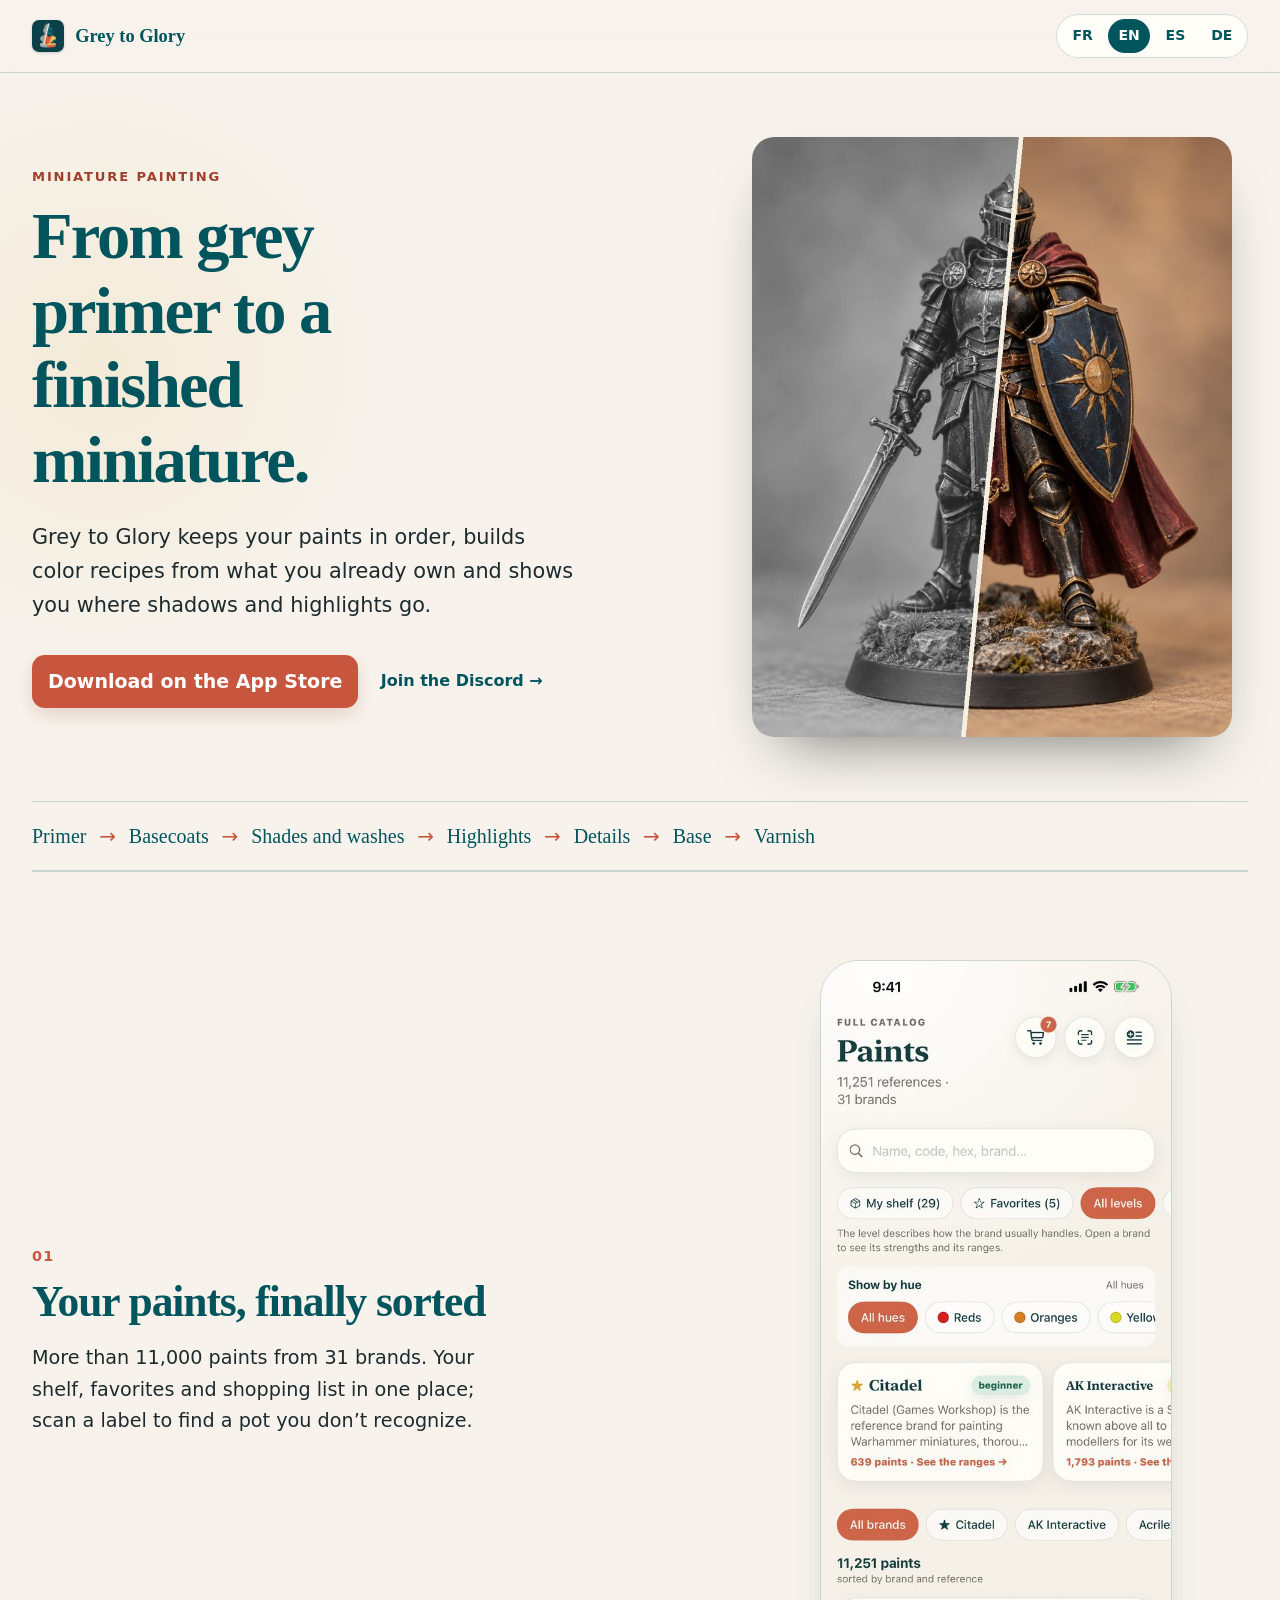
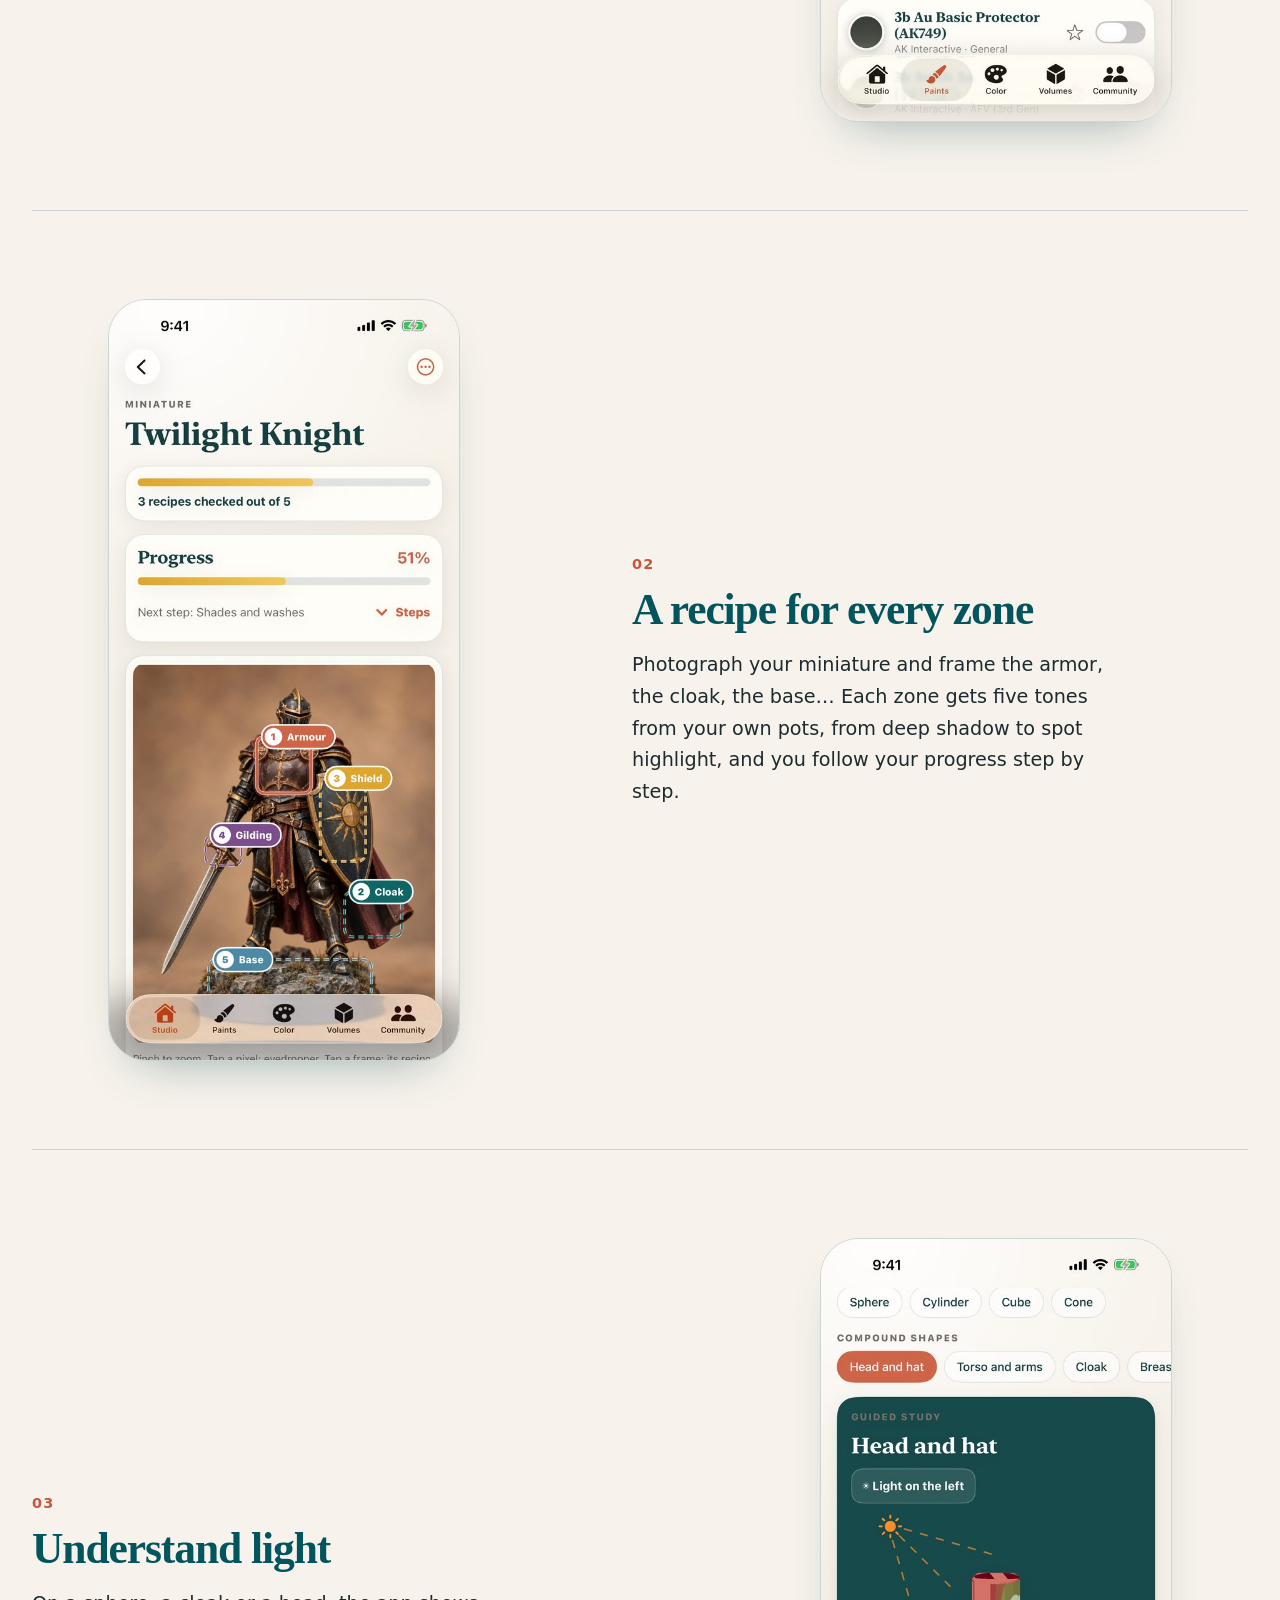
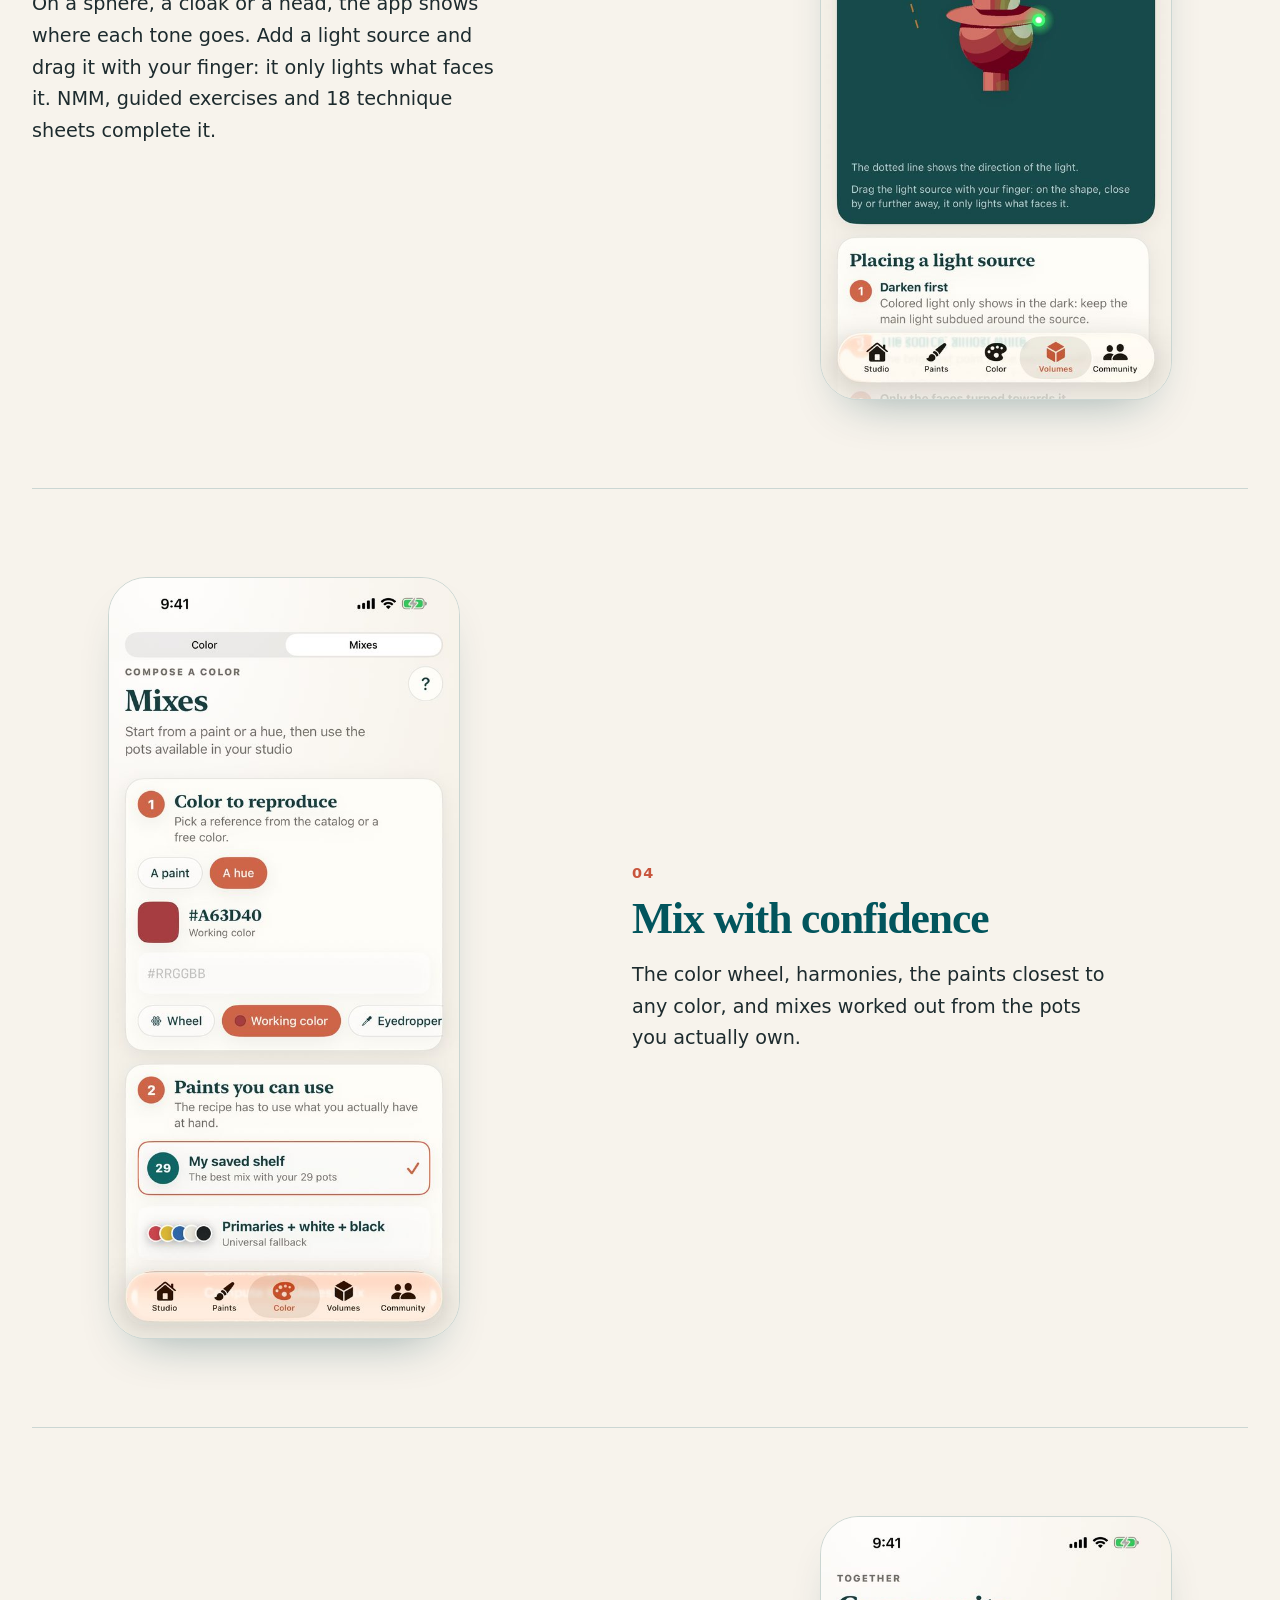
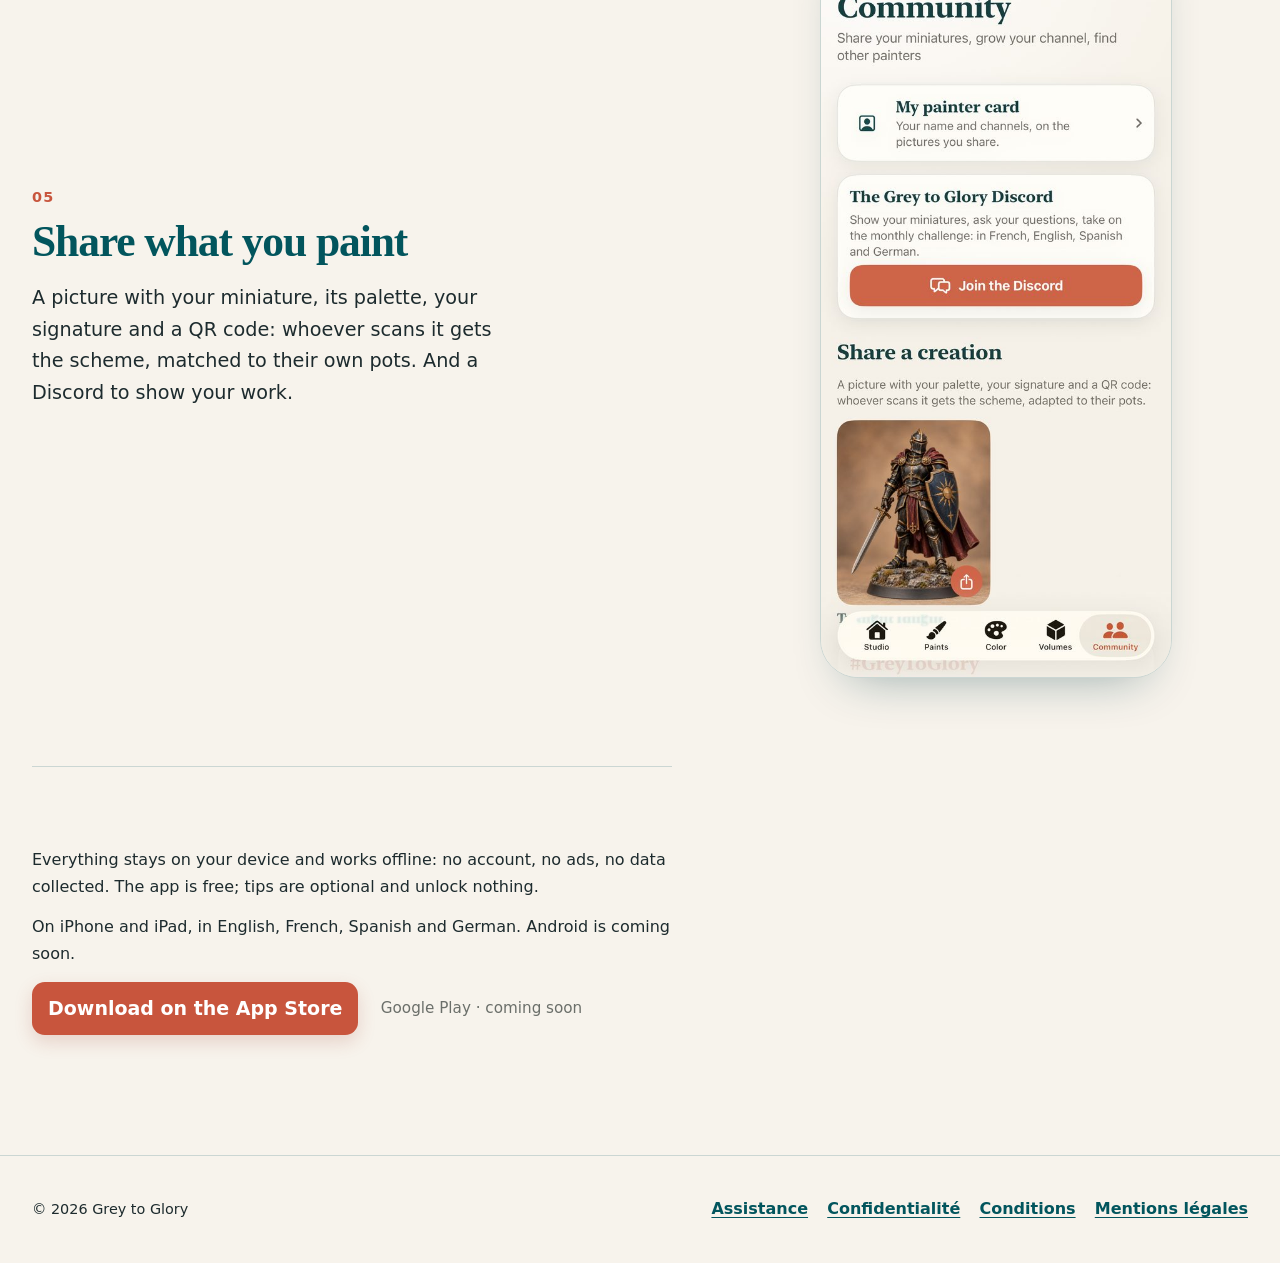
==== commit 195ec9f5: "Accueil : la figurine mi-grise mi-peinte et les étapes de peinture en avant ; mise en page plus larg" ====
--- a/index.html
+++ b/index.html
@@ -15,8 +15,9 @@
       <div class="hero">
         <div class="hero-text"><p class="eyebrow">Peinture de figurines</p><h1 class="title">Du gris de la sous-couche à la figurine finie.</h1><p class="lead">Grey to Glory range tes pots, te propose des recettes de couleurs avec ce que tu as déjà et t’aide à comprendre où poser ombres et lumières.</p>
           <p class="actions"><a class="button" href="https://apps.apple.com/app/id6813079347">Télécharger sur l’App Store</a><a class="text-link" href="https://discord.gg/gGhR5MUQxn">Rejoindre le Discord →</a></p></div>
-        <img class="shot shot-hero" src="img/fr-1-atelier.jpg" width="280" height="608" alt="Capture d’écran : Atelier">
+        <img class="hero-photo" src="img/hero-knight.jpg" width="800" height="1000" alt="Une figurine de chevalier : moitié en sous-couche grise, moitié peinte">
       </div>
+      <ol class="steps"><li>Sous-couche</li><li>Aplats de base</li><li>Ombres et lavis</li><li>Éclaircissements</li><li>Détails</li><li>Socle</li><li>Vernis</li></ol>
         <section class="row"><div class="row-text"><p class="num">01</p><h2>Tes pots, enfin rangés</h2><p>Plus de 11 000 peintures de 31 marques. Ton stock, tes favoris et ta liste de courses au même endroit ; un pot inconnu se retrouve en scannant son étiquette.</p></div><img class="shot" src="img/fr-4-peintures.jpg" width="280" height="608" loading="lazy" alt="Capture d’écran : Tes pots, enfin rangés"></section>
         <section class="row"><div class="row-text"><p class="num">02</p><h2>Une recette par zone</h2><p>Prends ta figurine en photo et encadre l’armure, la cape, le socle… Chaque zone reçoit cinq tons tirés de tes pots, de l’ombre profonde au point de lumière, puis tu suis l’avancement étape par étape.</p></div><img class="shot" src="img/fr-2-figurine.jpg" width="280" height="608" loading="lazy" alt="Capture d’écran : Une recette par zone"></section>
         <section class="row"><div class="row-text"><p class="num">03</p><h2>Comprendre la lumière</h2><p>Sur une sphère, une cape ou une tête, l’app montre où va chaque ton. Ajoute une lumière source et déplace-la du doigt : elle n’éclaire que ce qui lui fait face. Le NMM, des exercices guidés et 18 fiches techniques complètent.</p></div><img class="shot" src="img/fr-6-volumes.jpg" width="280" height="608" loading="lazy" alt="Capture d’écran : Comprendre la lumière"></section>
@@ -28,8 +29,9 @@
       <div class="hero">
         <div class="hero-text"><p class="eyebrow">Miniature painting</p><h2 class="title">From grey primer to a finished miniature.</h2><p class="lead">Grey to Glory keeps your paints in order, builds color recipes from what you already own and shows you where shadows and highlights go.</p>
           <p class="actions"><a class="button" href="https://apps.apple.com/app/id6813079347">Download on the App Store</a><a class="text-link" href="https://discord.gg/gGhR5MUQxn">Join the Discord →</a></p></div>
-        <img class="shot shot-hero" src="img/en-1-atelier.jpg" width="280" height="608" alt="Screenshot: Atelier">
+        <img class="hero-photo" src="img/hero-knight.jpg" width="800" height="1000" alt="A knight miniature: half grey primer, half painted">
       </div>
+      <ol class="steps"><li>Primer</li><li>Basecoats</li><li>Shades and washes</li><li>Highlights</li><li>Details</li><li>Base</li><li>Varnish</li></ol>
         <section class="row"><div class="row-text"><p class="num">01</p><h2>Your paints, finally sorted</h2><p>More than 11,000 paints from 31 brands. Your shelf, favorites and shopping list in one place; scan a label to find a pot you don’t recognize.</p></div><img class="shot" src="img/en-4-peintures.jpg" width="280" height="608" loading="lazy" alt="Screenshot: Your paints, finally sorted"></section>
         <section class="row"><div class="row-text"><p class="num">02</p><h2>A recipe for every zone</h2><p>Photograph your miniature and frame the armor, the cloak, the base… Each zone gets five tones from your own pots, from deep shadow to spot highlight, and you follow your progress step by step.</p></div><img class="shot" src="img/en-2-figurine.jpg" width="280" height="608" loading="lazy" alt="Screenshot: A recipe for every zone"></section>
         <section class="row"><div class="row-text"><p class="num">03</p><h2>Understand light</h2><p>On a sphere, a cloak or a head, the app shows where each tone goes. Add a light source and drag it with your finger: it only lights what faces it. NMM, guided exercises and 18 technique sheets complete it.</p></div><img class="shot" src="img/en-6-volumes.jpg" width="280" height="608" loading="lazy" alt="Screenshot: Understand light"></section>
@@ -41,8 +43,9 @@
       <div class="hero">
         <div class="hero-text"><p class="eyebrow">Pintura de miniaturas</p><h2 class="title">De la imprimación gris a la miniatura terminada.</h2><p class="lead">Grey to Glory ordena tus botes, te propone recetas de color con lo que ya tienes y te ayuda a entender dónde van las sombras y las luces.</p>
           <p class="actions"><a class="button" href="https://apps.apple.com/app/id6813079347">Descargar en el App Store</a><a class="text-link" href="https://discord.gg/gGhR5MUQxn">Unirse al Discord →</a></p></div>
-        <img class="shot shot-hero" src="img/es-1-atelier.jpg" width="280" height="608" alt="Captura de pantalla: Atelier">
+        <img class="hero-photo" src="img/hero-knight.jpg" width="800" height="1000" alt="Una miniatura de caballero: mitad imprimación gris, mitad pintada">
       </div>
+      <ol class="steps"><li>Imprimación</li><li>Capas base</li><li>Sombras y lavados</li><li>Aclarados</li><li>Detalles</li><li>Peana</li><li>Barniz</li></ol>
         <section class="row"><div class="row-text"><p class="num">01</p><h2>Tus botes, por fin ordenados</h2><p>Más de 11 000 pinturas de 31 marcas. Tu inventario, tus favoritos y tu lista de la compra en un solo lugar; un bote desconocido se encuentra escaneando su etiqueta.</p></div><img class="shot" src="img/es-4-peintures.jpg" width="280" height="608" loading="lazy" alt="Captura de pantalla: Tus botes, por fin ordenados"></section>
         <section class="row"><div class="row-text"><p class="num">02</p><h2>Una receta para cada zona</h2><p>Fotografía tu miniatura y enmarca la armadura, la capa, la peana… Cada zona recibe cinco tonos de tus botes, de la sombra profunda al punto de luz, y sigues el avance paso a paso.</p></div><img class="shot" src="img/es-2-figurine.jpg" width="280" height="608" loading="lazy" alt="Captura de pantalla: Una receta para cada zona"></section>
         <section class="row"><div class="row-text"><p class="num">03</p><h2>Entender la luz</h2><p>En una esfera, una capa o una cabeza, la app muestra dónde va cada tono. Añade una luz de fuente y muévela con el dedo: solo ilumina lo que tiene enfrente. NMM, ejercicios guiados y 18 fichas técnicas lo completan.</p></div><img class="shot" src="img/es-6-volumes.jpg" width="280" height="608" loading="lazy" alt="Captura de pantalla: Entender la luz"></section>
@@ -54,8 +57,9 @@
       <div class="hero">
         <div class="hero-text"><p class="eyebrow">Miniaturen bemalen</p><h2 class="title">Von grauer Grundierung zur fertigen Figur.</h2><p class="lead">Grey to Glory ordnet deine Farbtöpfe, schlägt Farbrezepte aus dem vor, was du schon hast, und zeigt dir, wohin Schatten und Lichter gehören.</p>
           <p class="actions"><a class="button" href="https://apps.apple.com/app/id6813079347">Im App Store laden</a><a class="text-link" href="https://discord.gg/gGhR5MUQxn">Dem Discord beitreten →</a></p></div>
-        <img class="shot shot-hero" src="img/de-1-atelier.jpg" width="280" height="608" alt="Bildschirmfoto: Atelier">
+        <img class="hero-photo" src="img/hero-knight.jpg" width="800" height="1000" alt="Eine Ritterfigur: halb graue Grundierung, halb bemalt">
       </div>
+      <ol class="steps"><li>Grundierung</li><li>Grundfarben</li><li>Schatten und Washes</li><li>Aufhellungen</li><li>Details</li><li>Sockel</li><li>Firnis</li></ol>
         <section class="row"><div class="row-text"><p class="num">01</p><h2>Deine Farben, endlich sortiert</h2><p>Über 11 000 Farben von 31 Marken. Bestand, Favoriten und Einkaufsliste an einem Ort; einen unbekannten Topf findest du, indem du sein Etikett scannst.</p></div><img class="shot" src="img/de-4-peintures.jpg" width="280" height="608" loading="lazy" alt="Bildschirmfoto: Deine Farben, endlich sortiert"></section>
         <section class="row"><div class="row-text"><p class="num">02</p><h2>Ein Rezept für jede Zone</h2><p>Fotografiere deine Figur und rahme Rüstung, Umhang, Base … ein. Jede Zone bekommt fünf Töne aus deinen Töpfen, vom Tiefschatten bis zum Glanzlicht, und du verfolgst den Fortschritt Schritt für Schritt.</p></div><img class="shot" src="img/de-2-figurine.jpg" width="280" height="608" loading="lazy" alt="Bildschirmfoto: Ein Rezept für jede Zone"></section>
         <section class="row"><div class="row-text"><p class="num">03</p><h2>Licht verstehen</h2><p>Auf Kugel, Umhang oder Kopf zeigt die App, wohin jeder Ton gehört. Setze eine Lichtquelle und verschiebe sie mit dem Finger: Sie beleuchtet nur, was ihr zugewandt ist. NMM, geführte Übungen und 18 Technik-Karten runden das ab.</p></div><img class="shot" src="img/de-6-volumes.jpg" width="280" height="608" loading="lazy" alt="Bildschirmfoto: Licht verstehen"></section>
--- a/style.css
+++ b/style.css
@@ -128,3 +128,27 @@
   .row { grid-template-columns: 1fr 1fr; gap: 4rem; }
   .row:nth-of-type(even) .row-text { order: 2; }
 }
+
+/* The header (name and languages) stays on screen while scrolling. */
+.site-header { position: sticky; top: 0; z-index: 10; background: color-mix(in srgb, var(--paper) 88%, transparent); -webkit-backdrop-filter: blur(12px); backdrop-filter: blur(12px); }
+.language-section, .row { scroll-margin-top: 5rem; }
+
+/* Wider home on large screens: more room for the screenshots. */
+@media (min-width: 64rem) {
+  .home .header-inner, .home .page-shell, .home .site-footer-inner { width: min(100% - 4rem, 86rem); }
+  .home .shot { width: min(100%, 22rem); border-radius: 2.4rem; }
+  .home .hero { grid-template-columns: 1.1fr 0.9fr; gap: 5rem; }
+  .home .title { font-size: clamp(3.4rem, 5.2vw, 5.4rem); }
+  .home .lead { font-size: 1.3rem; max-width: 34rem; }
+  .home .row { grid-template-columns: 1.1fr 0.9fr; gap: 6rem; }
+  .home .row:nth-of-type(even) { grid-template-columns: 0.9fr 1.1fr; }
+  .home .row h2 { font-size: clamp(2.2rem, 3.4vw, 3.2rem); }
+  .home .row-text p:last-child { font-size: 1.2rem; max-width: 30rem; }
+}
+
+/* The hobby first: the half-grey, half-painted knight (as in the icon), and the painting steps under it. */
+.hero-photo { display: block; justify-self: center; width: min(100%, 26rem); height: auto; border-radius: 1.4rem; box-shadow: 0 30px 60px -30px rgba(0, 0, 0, 0.55); }
+.steps { display: flex; flex-wrap: wrap; gap: 0.4rem 0; margin: clamp(2.5rem, 6vw, 4rem) 0 0; padding: 1.1rem 0; list-style: none; border-block: 1px solid var(--line); color: var(--petrol); font-family: "New York", Georgia, serif; font-size: clamp(1rem, 2.2vw, 1.25rem); }
+.steps li:not(:last-child)::after { content: "→"; margin: 0 0.8rem; color: var(--clay); font-family: system-ui, sans-serif; }
+.steps + .row { margin-top: 0; }
+@media (min-width: 64rem) { .home .hero-photo { width: min(100%, 30rem); } }
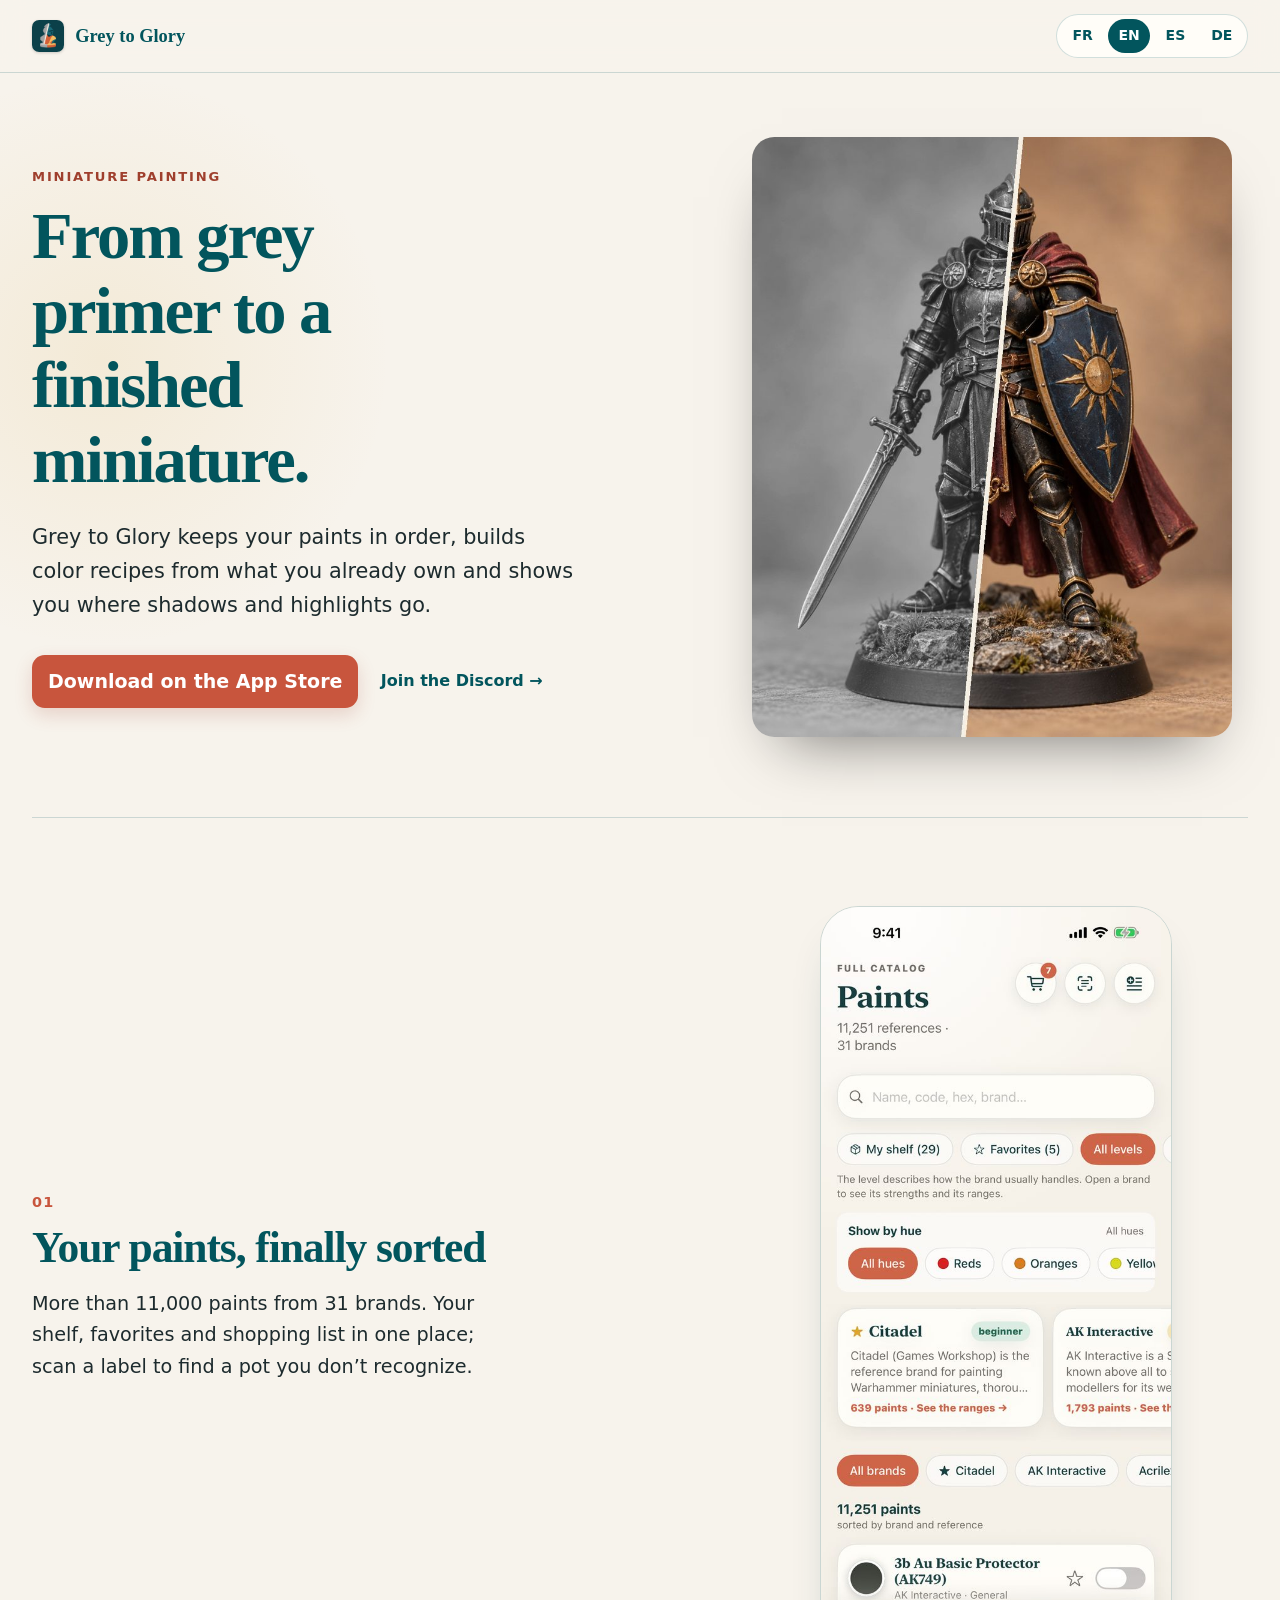
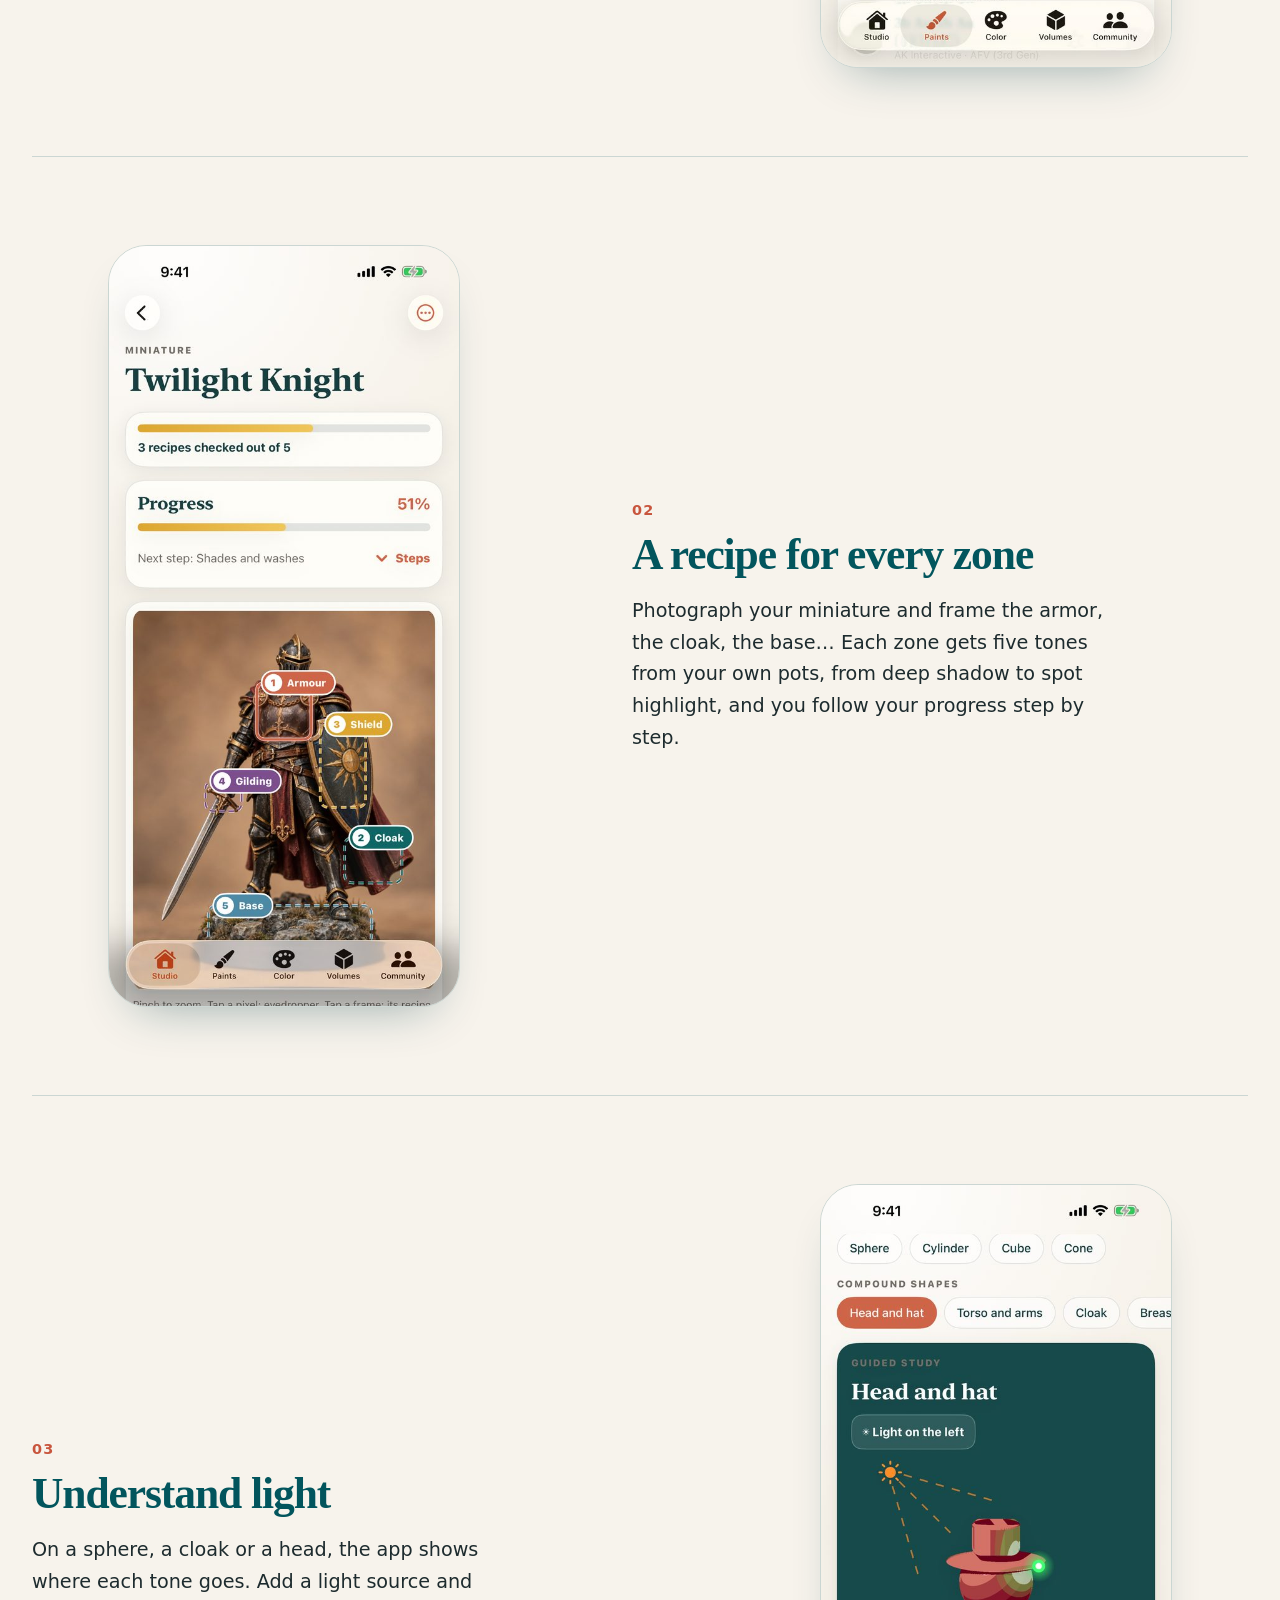
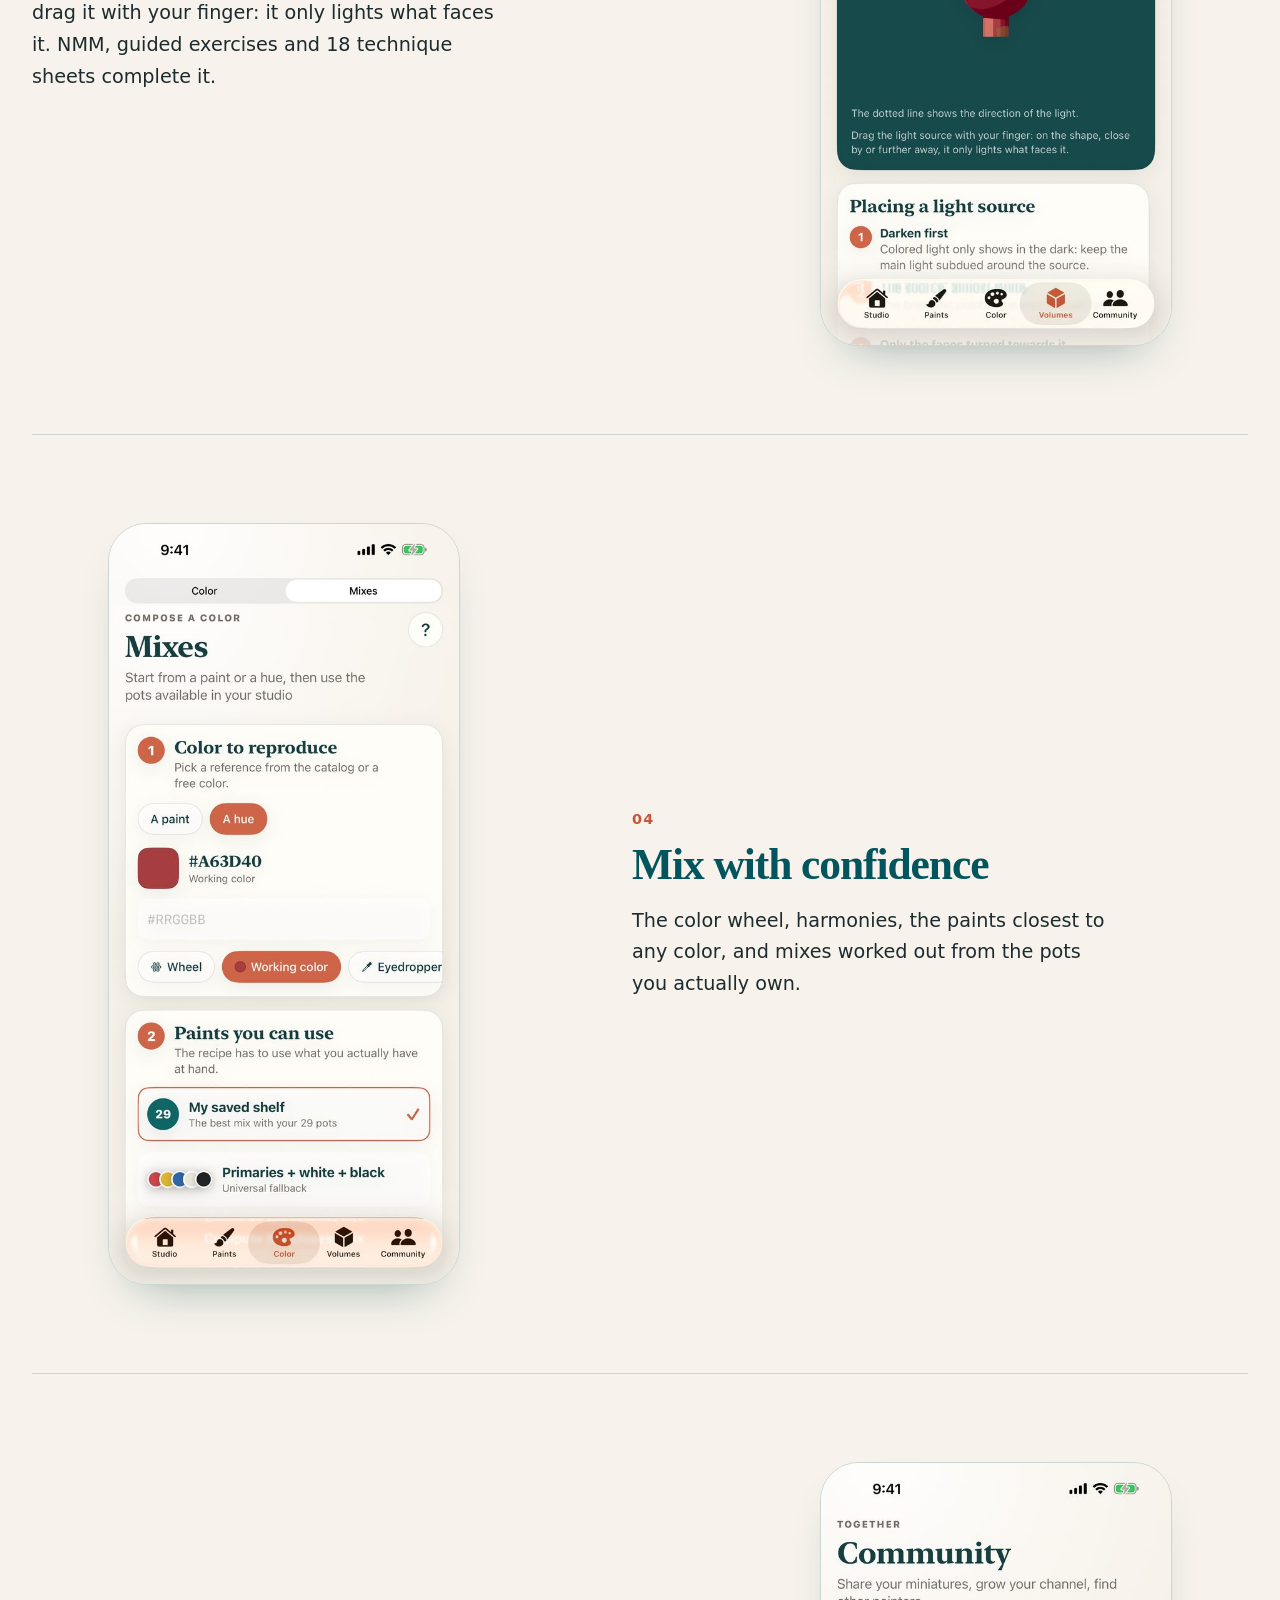
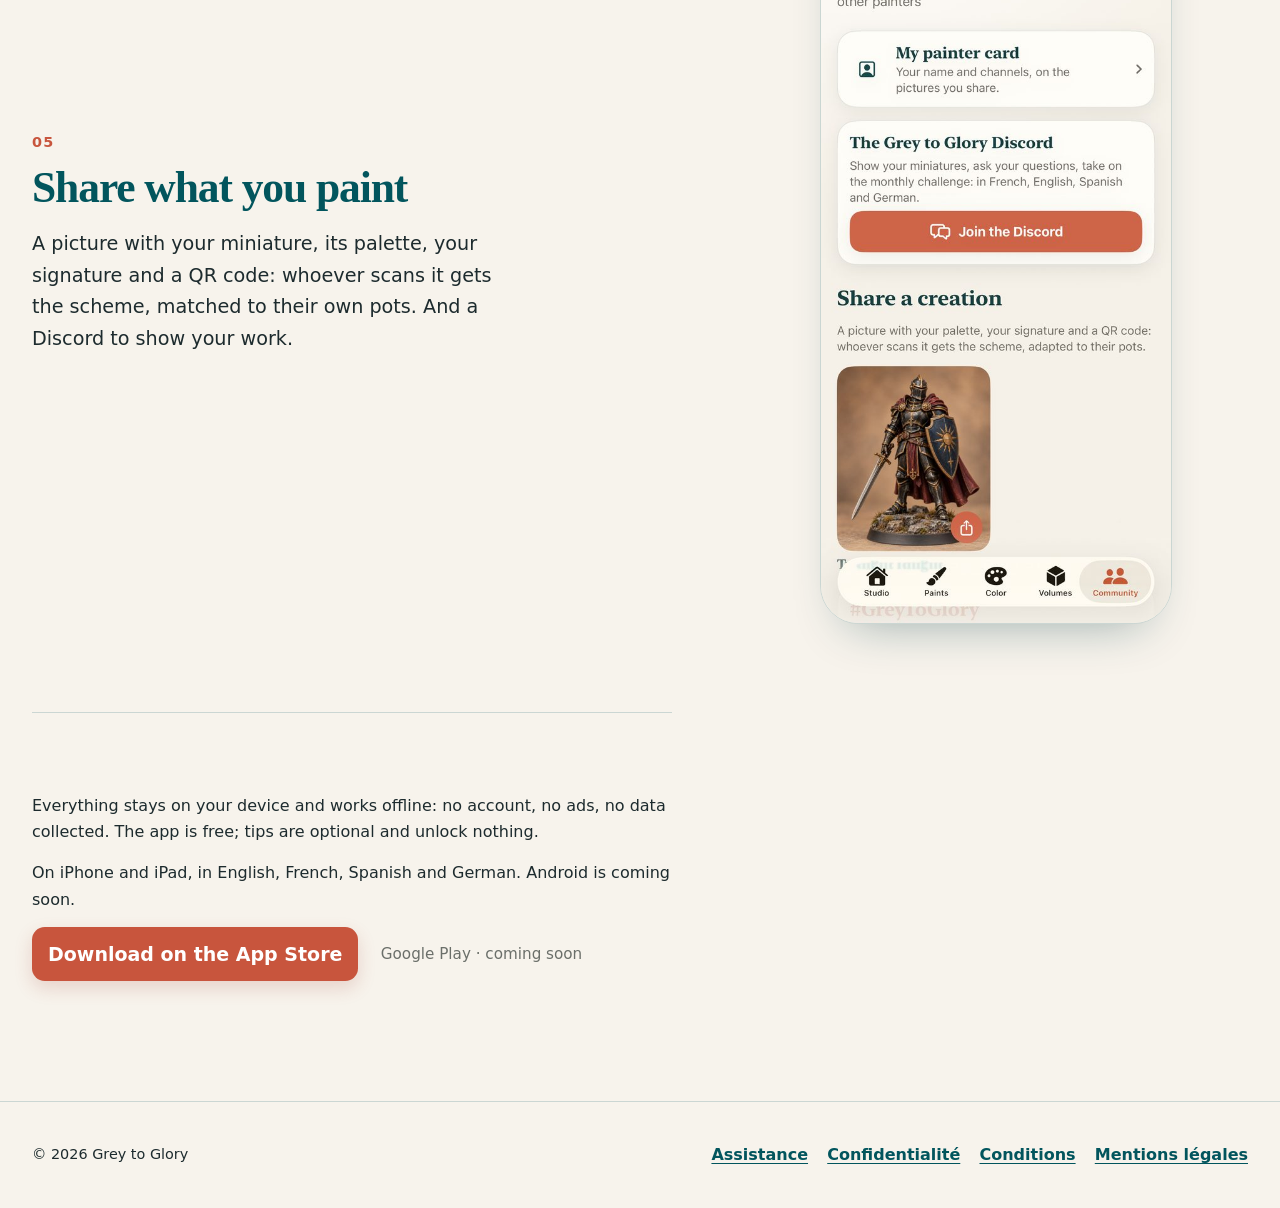
==== commit e1d3ec33: "Accueil : retrait de la frise des étapes Co-Authored-By: Claude Opus 5.5 <noreply@anthropic.com>" ====
--- a/index.html
+++ b/index.html
@@ -17,7 +17,6 @@
           <p class="actions"><a class="button" href="https://apps.apple.com/app/id6813079347">Télécharger sur l’App Store</a><a class="text-link" href="https://discord.gg/gGhR5MUQxn">Rejoindre le Discord →</a></p></div>
         <img class="hero-photo" src="img/hero-knight.jpg" width="800" height="1000" alt="Une figurine de chevalier : moitié en sous-couche grise, moitié peinte">
       </div>
-      <ol class="steps"><li>Sous-couche</li><li>Aplats de base</li><li>Ombres et lavis</li><li>Éclaircissements</li><li>Détails</li><li>Socle</li><li>Vernis</li></ol>
         <section class="row"><div class="row-text"><p class="num">01</p><h2>Tes pots, enfin rangés</h2><p>Plus de 11 000 peintures de 31 marques. Ton stock, tes favoris et ta liste de courses au même endroit ; un pot inconnu se retrouve en scannant son étiquette.</p></div><img class="shot" src="img/fr-4-peintures.jpg" width="280" height="608" loading="lazy" alt="Capture d’écran : Tes pots, enfin rangés"></section>
         <section class="row"><div class="row-text"><p class="num">02</p><h2>Une recette par zone</h2><p>Prends ta figurine en photo et encadre l’armure, la cape, le socle… Chaque zone reçoit cinq tons tirés de tes pots, de l’ombre profonde au point de lumière, puis tu suis l’avancement étape par étape.</p></div><img class="shot" src="img/fr-2-figurine.jpg" width="280" height="608" loading="lazy" alt="Capture d’écran : Une recette par zone"></section>
         <section class="row"><div class="row-text"><p class="num">03</p><h2>Comprendre la lumière</h2><p>Sur une sphère, une cape ou une tête, l’app montre où va chaque ton. Ajoute une lumière source et déplace-la du doigt : elle n’éclaire que ce qui lui fait face. Le NMM, des exercices guidés et 18 fiches techniques complètent.</p></div><img class="shot" src="img/fr-6-volumes.jpg" width="280" height="608" loading="lazy" alt="Capture d’écran : Comprendre la lumière"></section>
@@ -31,7 +30,6 @@
           <p class="actions"><a class="button" href="https://apps.apple.com/app/id6813079347">Download on the App Store</a><a class="text-link" href="https://discord.gg/gGhR5MUQxn">Join the Discord →</a></p></div>
         <img class="hero-photo" src="img/hero-knight.jpg" width="800" height="1000" alt="A knight miniature: half grey primer, half painted">
       </div>
-      <ol class="steps"><li>Primer</li><li>Basecoats</li><li>Shades and washes</li><li>Highlights</li><li>Details</li><li>Base</li><li>Varnish</li></ol>
         <section class="row"><div class="row-text"><p class="num">01</p><h2>Your paints, finally sorted</h2><p>More than 11,000 paints from 31 brands. Your shelf, favorites and shopping list in one place; scan a label to find a pot you don’t recognize.</p></div><img class="shot" src="img/en-4-peintures.jpg" width="280" height="608" loading="lazy" alt="Screenshot: Your paints, finally sorted"></section>
         <section class="row"><div class="row-text"><p class="num">02</p><h2>A recipe for every zone</h2><p>Photograph your miniature and frame the armor, the cloak, the base… Each zone gets five tones from your own pots, from deep shadow to spot highlight, and you follow your progress step by step.</p></div><img class="shot" src="img/en-2-figurine.jpg" width="280" height="608" loading="lazy" alt="Screenshot: A recipe for every zone"></section>
         <section class="row"><div class="row-text"><p class="num">03</p><h2>Understand light</h2><p>On a sphere, a cloak or a head, the app shows where each tone goes. Add a light source and drag it with your finger: it only lights what faces it. NMM, guided exercises and 18 technique sheets complete it.</p></div><img class="shot" src="img/en-6-volumes.jpg" width="280" height="608" loading="lazy" alt="Screenshot: Understand light"></section>
@@ -45,7 +43,6 @@
           <p class="actions"><a class="button" href="https://apps.apple.com/app/id6813079347">Descargar en el App Store</a><a class="text-link" href="https://discord.gg/gGhR5MUQxn">Unirse al Discord →</a></p></div>
         <img class="hero-photo" src="img/hero-knight.jpg" width="800" height="1000" alt="Una miniatura de caballero: mitad imprimación gris, mitad pintada">
       </div>
-      <ol class="steps"><li>Imprimación</li><li>Capas base</li><li>Sombras y lavados</li><li>Aclarados</li><li>Detalles</li><li>Peana</li><li>Barniz</li></ol>
         <section class="row"><div class="row-text"><p class="num">01</p><h2>Tus botes, por fin ordenados</h2><p>Más de 11 000 pinturas de 31 marcas. Tu inventario, tus favoritos y tu lista de la compra en un solo lugar; un bote desconocido se encuentra escaneando su etiqueta.</p></div><img class="shot" src="img/es-4-peintures.jpg" width="280" height="608" loading="lazy" alt="Captura de pantalla: Tus botes, por fin ordenados"></section>
         <section class="row"><div class="row-text"><p class="num">02</p><h2>Una receta para cada zona</h2><p>Fotografía tu miniatura y enmarca la armadura, la capa, la peana… Cada zona recibe cinco tonos de tus botes, de la sombra profunda al punto de luz, y sigues el avance paso a paso.</p></div><img class="shot" src="img/es-2-figurine.jpg" width="280" height="608" loading="lazy" alt="Captura de pantalla: Una receta para cada zona"></section>
         <section class="row"><div class="row-text"><p class="num">03</p><h2>Entender la luz</h2><p>En una esfera, una capa o una cabeza, la app muestra dónde va cada tono. Añade una luz de fuente y muévela con el dedo: solo ilumina lo que tiene enfrente. NMM, ejercicios guiados y 18 fichas técnicas lo completan.</p></div><img class="shot" src="img/es-6-volumes.jpg" width="280" height="608" loading="lazy" alt="Captura de pantalla: Entender la luz"></section>
@@ -59,7 +56,6 @@
           <p class="actions"><a class="button" href="https://apps.apple.com/app/id6813079347">Im App Store laden</a><a class="text-link" href="https://discord.gg/gGhR5MUQxn">Dem Discord beitreten →</a></p></div>
         <img class="hero-photo" src="img/hero-knight.jpg" width="800" height="1000" alt="Eine Ritterfigur: halb graue Grundierung, halb bemalt">
       </div>
-      <ol class="steps"><li>Grundierung</li><li>Grundfarben</li><li>Schatten und Washes</li><li>Aufhellungen</li><li>Details</li><li>Sockel</li><li>Firnis</li></ol>
         <section class="row"><div class="row-text"><p class="num">01</p><h2>Deine Farben, endlich sortiert</h2><p>Über 11 000 Farben von 31 Marken. Bestand, Favoriten und Einkaufsliste an einem Ort; einen unbekannten Topf findest du, indem du sein Etikett scannst.</p></div><img class="shot" src="img/de-4-peintures.jpg" width="280" height="608" loading="lazy" alt="Bildschirmfoto: Deine Farben, endlich sortiert"></section>
         <section class="row"><div class="row-text"><p class="num">02</p><h2>Ein Rezept für jede Zone</h2><p>Fotografiere deine Figur und rahme Rüstung, Umhang, Base … ein. Jede Zone bekommt fünf Töne aus deinen Töpfen, vom Tiefschatten bis zum Glanzlicht, und du verfolgst den Fortschritt Schritt für Schritt.</p></div><img class="shot" src="img/de-2-figurine.jpg" width="280" height="608" loading="lazy" alt="Bildschirmfoto: Ein Rezept für jede Zone"></section>
         <section class="row"><div class="row-text"><p class="num">03</p><h2>Licht verstehen</h2><p>Auf Kugel, Umhang oder Kopf zeigt die App, wohin jeder Ton gehört. Setze eine Lichtquelle und verschiebe sie mit dem Finger: Sie beleuchtet nur, was ihr zugewandt ist. NMM, geführte Übungen und 18 Technik-Karten runden das ab.</p></div><img class="shot" src="img/de-6-volumes.jpg" width="280" height="608" loading="lazy" alt="Bildschirmfoto: Licht verstehen"></section>
--- a/style.css
+++ b/style.css
@@ -146,9 +146,6 @@
   .home .row-text p:last-child { font-size: 1.2rem; max-width: 30rem; }
 }
 
-/* The hobby first: the half-grey, half-painted knight (as in the icon), and the painting steps under it. */
+/* The hobby first: the half-grey, half-painted knight, as in the icon. */
 .hero-photo { display: block; justify-self: center; width: min(100%, 26rem); height: auto; border-radius: 1.4rem; box-shadow: 0 30px 60px -30px rgba(0, 0, 0, 0.55); }
-.steps { display: flex; flex-wrap: wrap; gap: 0.4rem 0; margin: clamp(2.5rem, 6vw, 4rem) 0 0; padding: 1.1rem 0; list-style: none; border-block: 1px solid var(--line); color: var(--petrol); font-family: "New York", Georgia, serif; font-size: clamp(1rem, 2.2vw, 1.25rem); }
-.steps li:not(:last-child)::after { content: "→"; margin: 0 0.8rem; color: var(--clay); font-family: system-ui, sans-serif; }
-.steps + .row { margin-top: 0; }
 @media (min-width: 64rem) { .home .hero-photo { width: min(100%, 30rem); } }
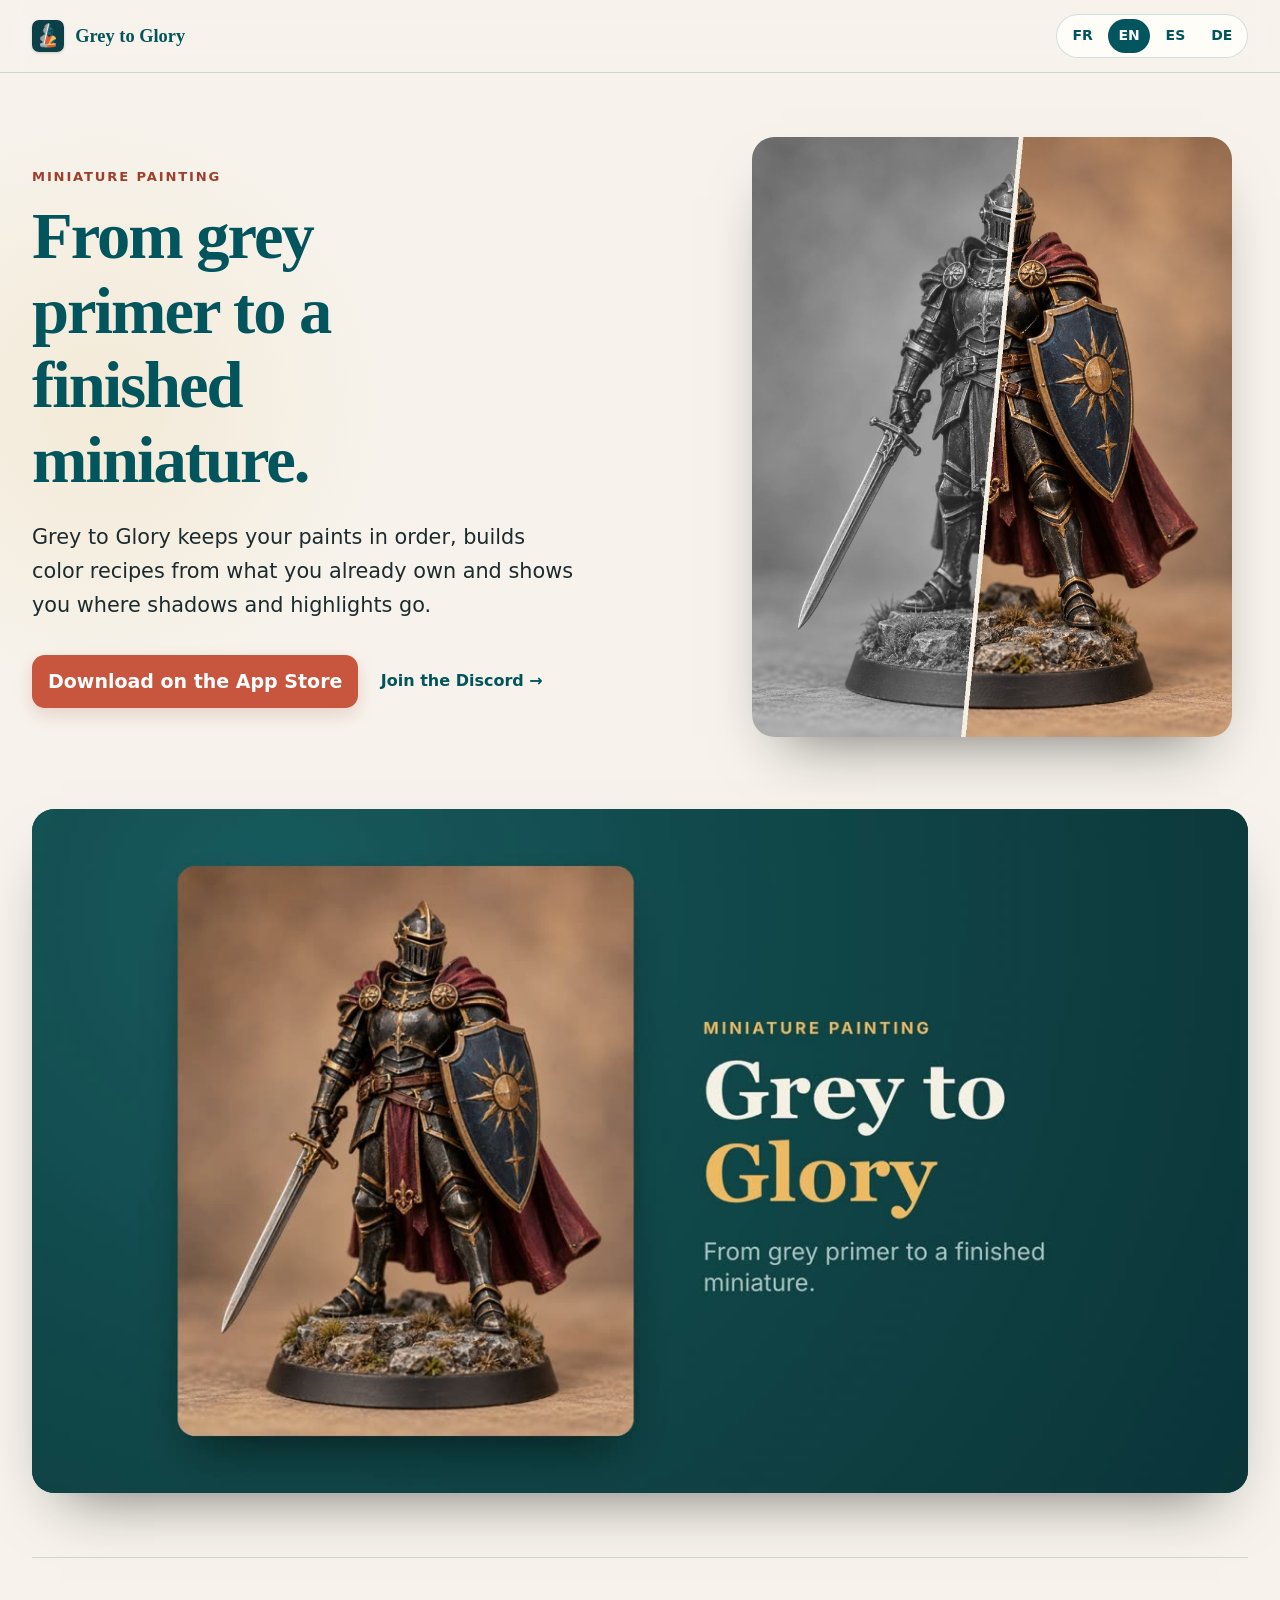
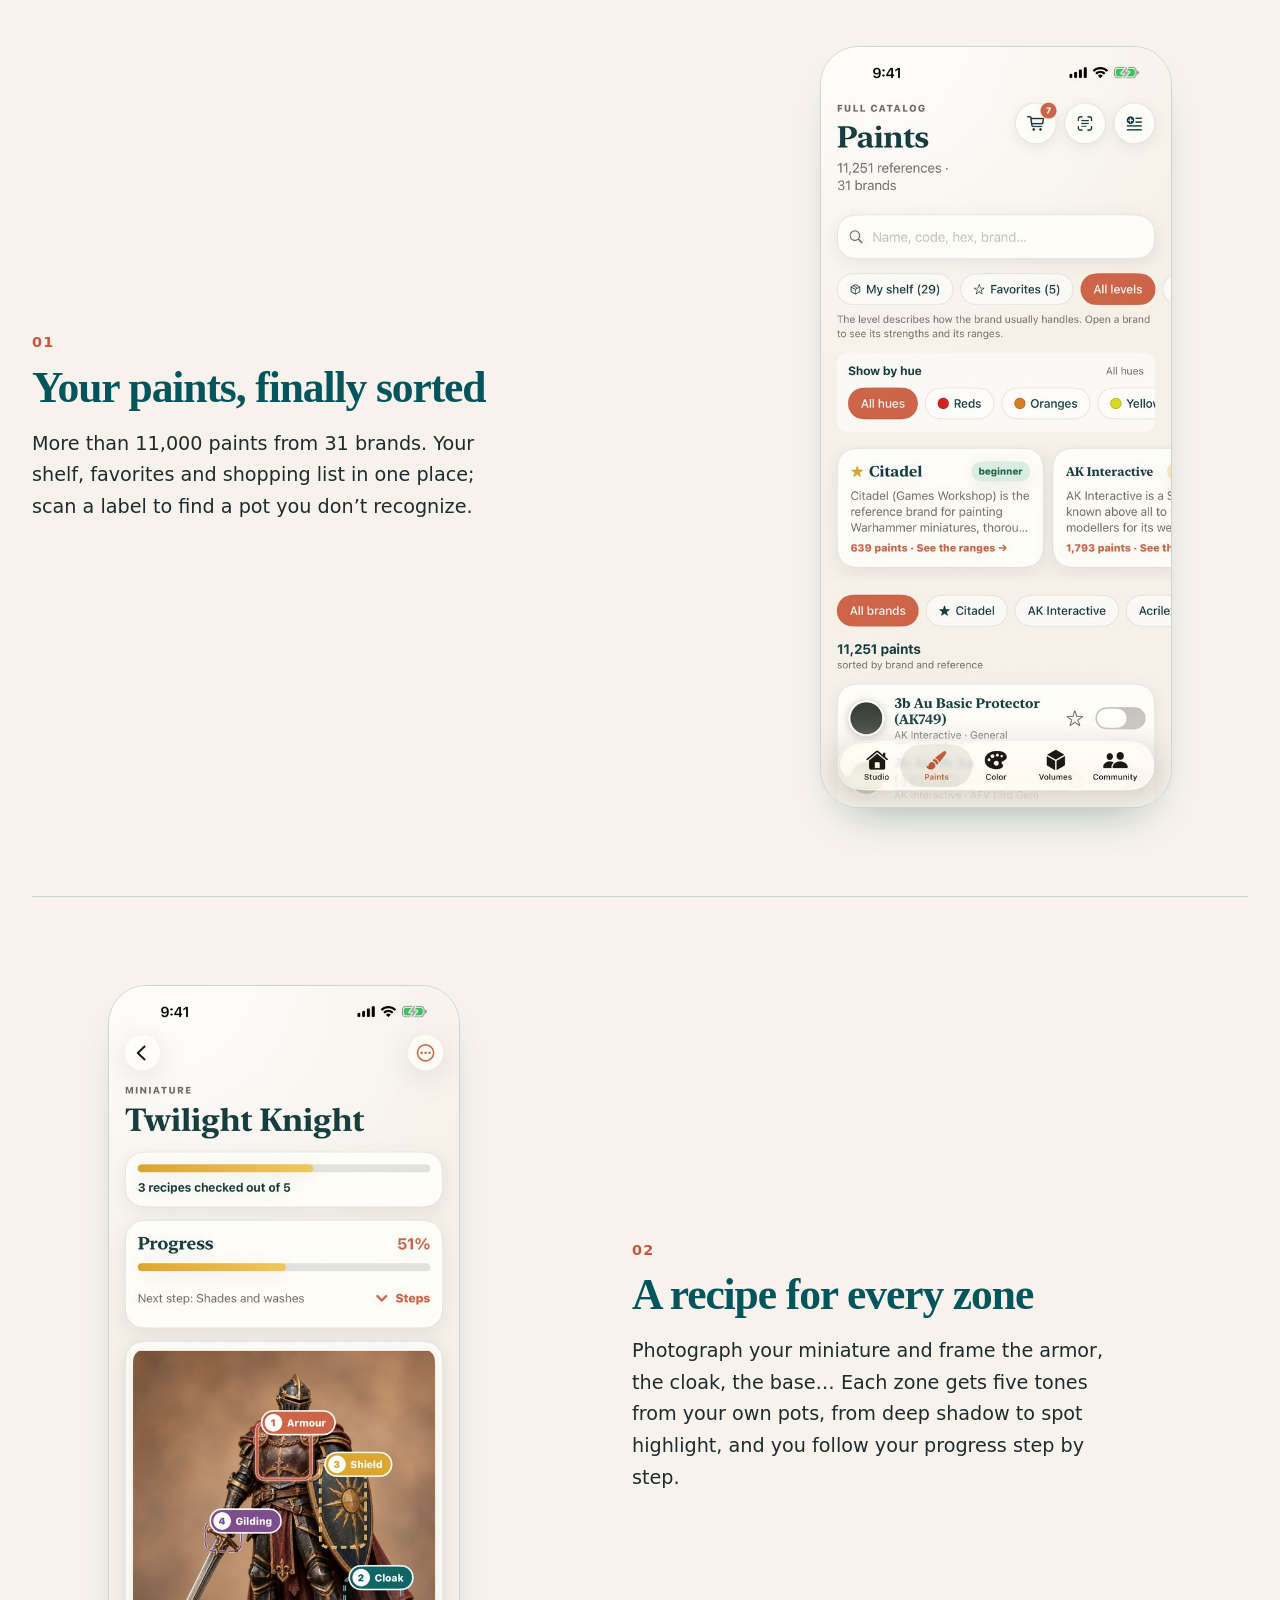
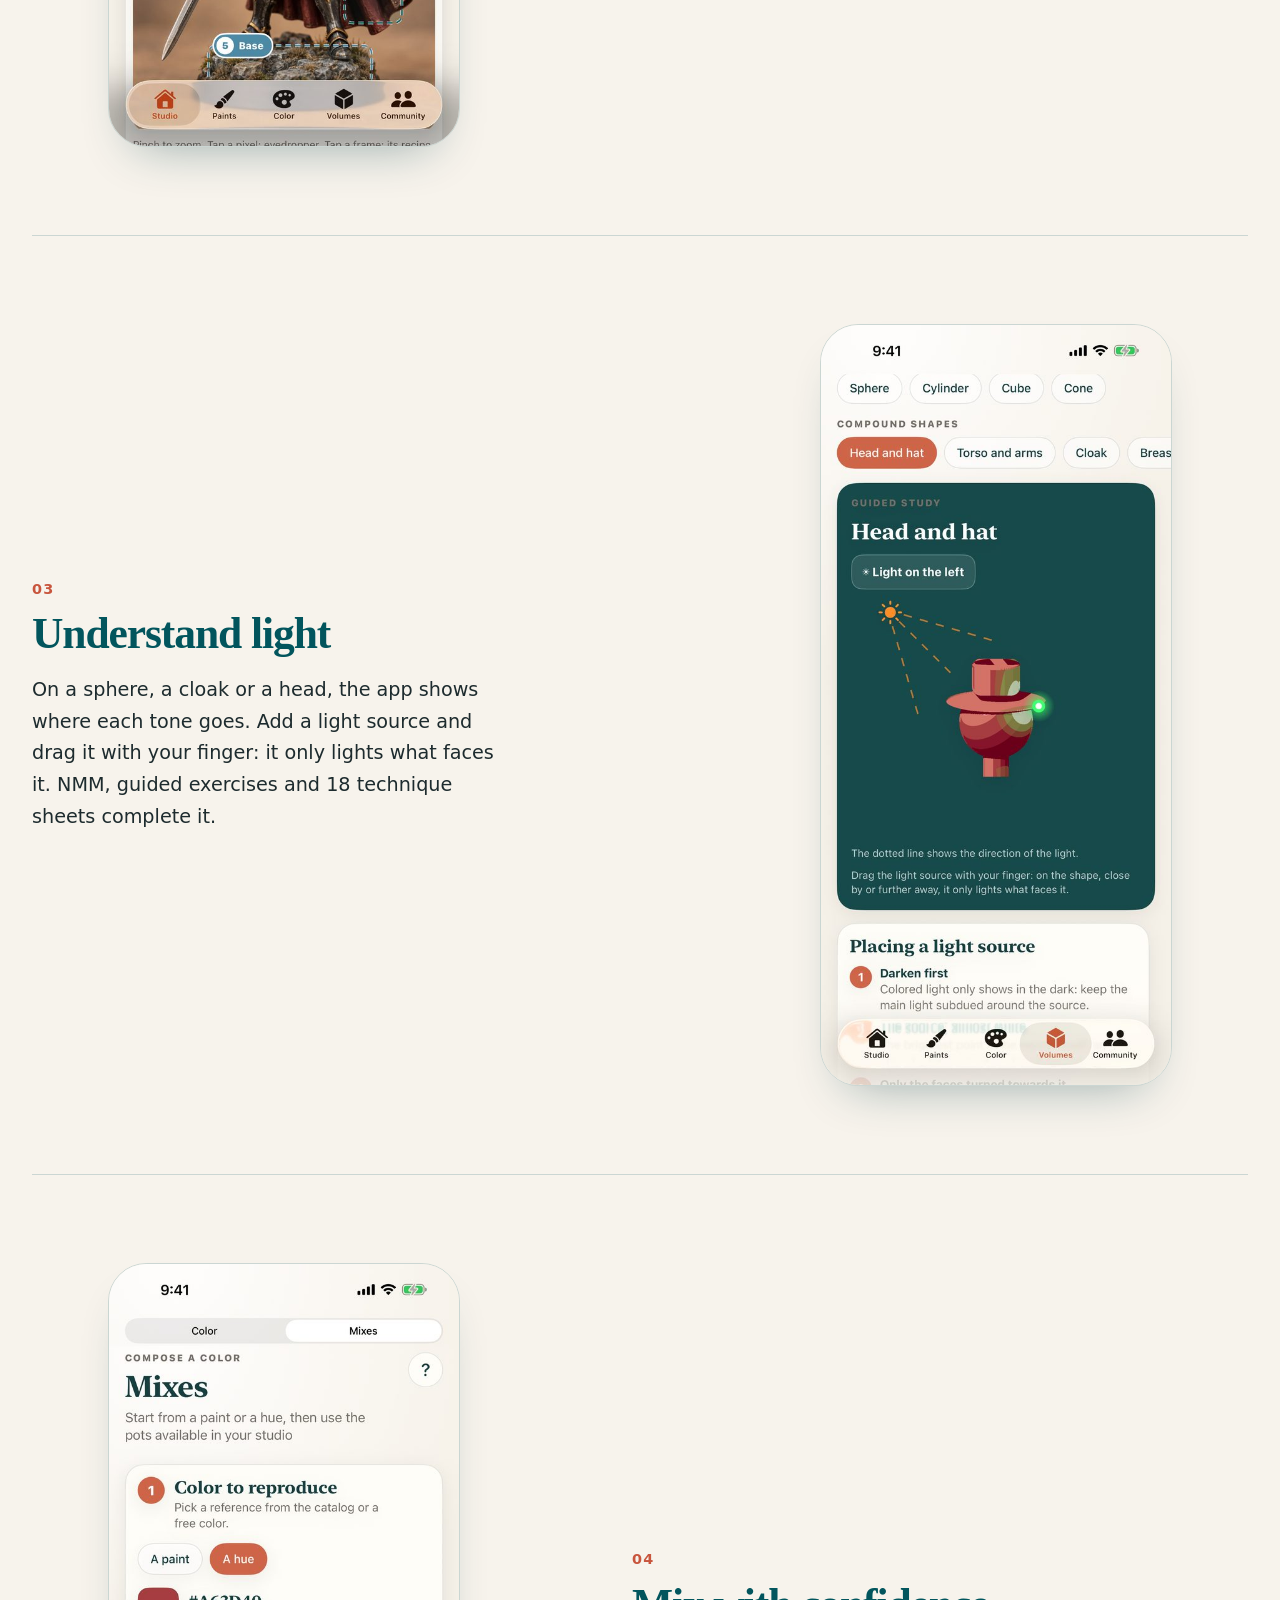
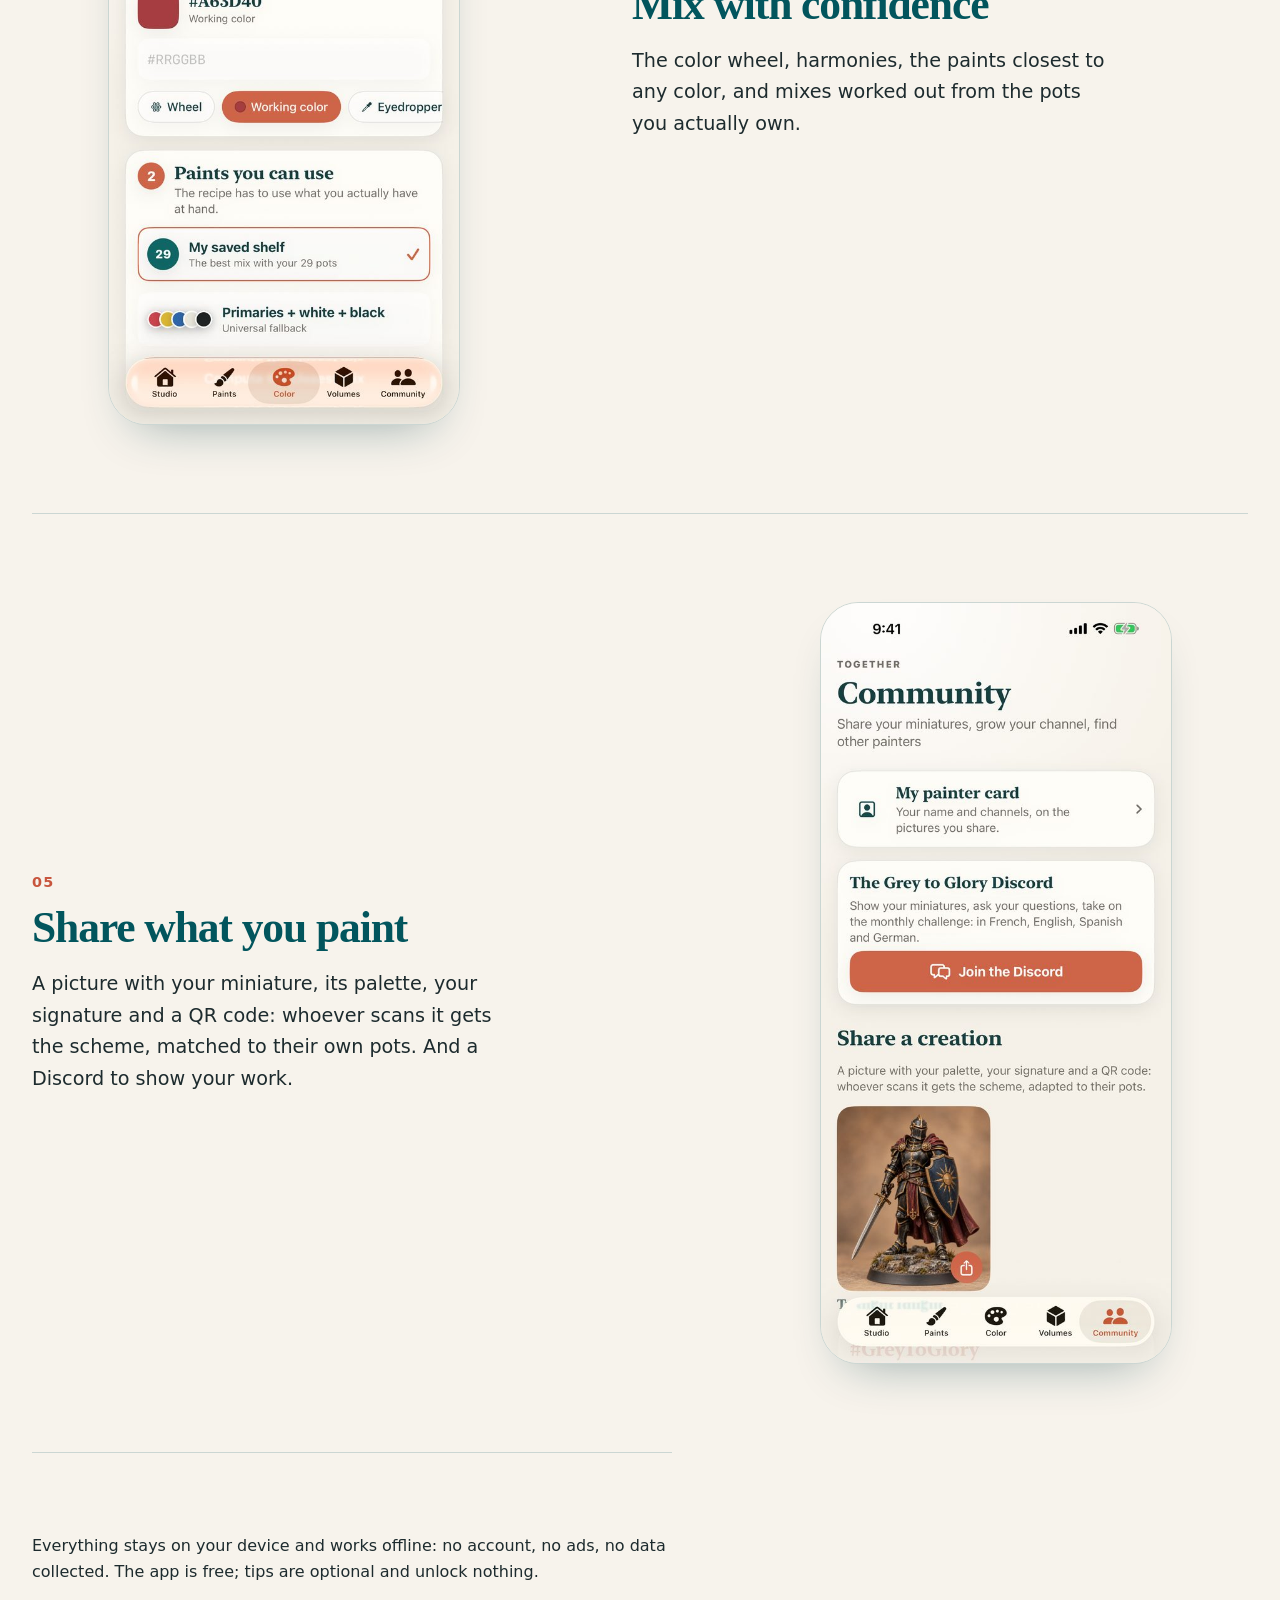
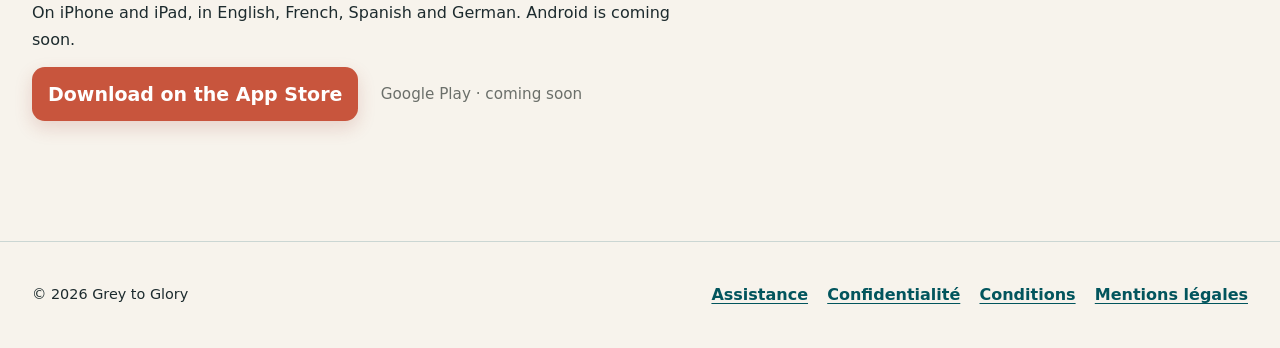
==== commit 79c4c675: "Accueil : vidéo de présentation dans chaque langue (16:9, 9:16 sur téléphone) Co-Authored-By: Claude" ====
--- a/index.html
+++ b/index.html
@@ -17,6 +17,7 @@
           <p class="actions"><a class="button" href="https://apps.apple.com/app/id6813079347">Télécharger sur l’App Store</a><a class="text-link" href="https://discord.gg/gGhR5MUQxn">Rejoindre le Discord →</a></p></div>
         <img class="hero-photo" src="img/hero-knight.jpg" width="800" height="1000" alt="Une figurine de chevalier : moitié en sous-couche grise, moitié peinte">
       </div>
+        <figure class="promo"><video autoplay muted loop playsinline preload="metadata" poster="video/fr-16x9.jpg" aria-label="Présentation de Grey to Glory en vidéo"><source media="(max-width: 47.99rem)" src="video/fr-9x16.mp4" type="video/mp4"><source src="video/fr-16x9.mp4" type="video/mp4"></video></figure>
         <section class="row"><div class="row-text"><p class="num">01</p><h2>Tes pots, enfin rangés</h2><p>Plus de 11 000 peintures de 31 marques. Ton stock, tes favoris et ta liste de courses au même endroit ; un pot inconnu se retrouve en scannant son étiquette.</p></div><img class="shot" src="img/fr-4-peintures.jpg" width="280" height="608" loading="lazy" alt="Capture d’écran : Tes pots, enfin rangés"></section>
         <section class="row"><div class="row-text"><p class="num">02</p><h2>Une recette par zone</h2><p>Prends ta figurine en photo et encadre l’armure, la cape, le socle… Chaque zone reçoit cinq tons tirés de tes pots, de l’ombre profonde au point de lumière, puis tu suis l’avancement étape par étape.</p></div><img class="shot" src="img/fr-2-figurine.jpg" width="280" height="608" loading="lazy" alt="Capture d’écran : Une recette par zone"></section>
         <section class="row"><div class="row-text"><p class="num">03</p><h2>Comprendre la lumière</h2><p>Sur une sphère, une cape ou une tête, l’app montre où va chaque ton. Ajoute une lumière source et déplace-la du doigt : elle n’éclaire que ce qui lui fait face. Le NMM, des exercices guidés et 18 fiches techniques complètent.</p></div><img class="shot" src="img/fr-6-volumes.jpg" width="280" height="608" loading="lazy" alt="Capture d’écran : Comprendre la lumière"></section>
@@ -30,6 +31,7 @@
           <p class="actions"><a class="button" href="https://apps.apple.com/app/id6813079347">Download on the App Store</a><a class="text-link" href="https://discord.gg/gGhR5MUQxn">Join the Discord →</a></p></div>
         <img class="hero-photo" src="img/hero-knight.jpg" width="800" height="1000" alt="A knight miniature: half grey primer, half painted">
       </div>
+        <figure class="promo"><video autoplay muted loop playsinline preload="metadata" poster="video/en-16x9.jpg" aria-label="Grey to Glory video tour"><source media="(max-width: 47.99rem)" src="video/en-9x16.mp4" type="video/mp4"><source src="video/en-16x9.mp4" type="video/mp4"></video></figure>
         <section class="row"><div class="row-text"><p class="num">01</p><h2>Your paints, finally sorted</h2><p>More than 11,000 paints from 31 brands. Your shelf, favorites and shopping list in one place; scan a label to find a pot you don’t recognize.</p></div><img class="shot" src="img/en-4-peintures.jpg" width="280" height="608" loading="lazy" alt="Screenshot: Your paints, finally sorted"></section>
         <section class="row"><div class="row-text"><p class="num">02</p><h2>A recipe for every zone</h2><p>Photograph your miniature and frame the armor, the cloak, the base… Each zone gets five tones from your own pots, from deep shadow to spot highlight, and you follow your progress step by step.</p></div><img class="shot" src="img/en-2-figurine.jpg" width="280" height="608" loading="lazy" alt="Screenshot: A recipe for every zone"></section>
         <section class="row"><div class="row-text"><p class="num">03</p><h2>Understand light</h2><p>On a sphere, a cloak or a head, the app shows where each tone goes. Add a light source and drag it with your finger: it only lights what faces it. NMM, guided exercises and 18 technique sheets complete it.</p></div><img class="shot" src="img/en-6-volumes.jpg" width="280" height="608" loading="lazy" alt="Screenshot: Understand light"></section>
@@ -43,6 +45,7 @@
           <p class="actions"><a class="button" href="https://apps.apple.com/app/id6813079347">Descargar en el App Store</a><a class="text-link" href="https://discord.gg/gGhR5MUQxn">Unirse al Discord →</a></p></div>
         <img class="hero-photo" src="img/hero-knight.jpg" width="800" height="1000" alt="Una miniatura de caballero: mitad imprimación gris, mitad pintada">
       </div>
+        <figure class="promo"><video autoplay muted loop playsinline preload="metadata" poster="video/es-16x9.jpg" aria-label="Presentación de Grey to Glory en vídeo"><source media="(max-width: 47.99rem)" src="video/es-9x16.mp4" type="video/mp4"><source src="video/es-16x9.mp4" type="video/mp4"></video></figure>
         <section class="row"><div class="row-text"><p class="num">01</p><h2>Tus botes, por fin ordenados</h2><p>Más de 11 000 pinturas de 31 marcas. Tu inventario, tus favoritos y tu lista de la compra en un solo lugar; un bote desconocido se encuentra escaneando su etiqueta.</p></div><img class="shot" src="img/es-4-peintures.jpg" width="280" height="608" loading="lazy" alt="Captura de pantalla: Tus botes, por fin ordenados"></section>
         <section class="row"><div class="row-text"><p class="num">02</p><h2>Una receta para cada zona</h2><p>Fotografía tu miniatura y enmarca la armadura, la capa, la peana… Cada zona recibe cinco tonos de tus botes, de la sombra profunda al punto de luz, y sigues el avance paso a paso.</p></div><img class="shot" src="img/es-2-figurine.jpg" width="280" height="608" loading="lazy" alt="Captura de pantalla: Una receta para cada zona"></section>
         <section class="row"><div class="row-text"><p class="num">03</p><h2>Entender la luz</h2><p>En una esfera, una capa o una cabeza, la app muestra dónde va cada tono. Añade una luz de fuente y muévela con el dedo: solo ilumina lo que tiene enfrente. NMM, ejercicios guiados y 18 fichas técnicas lo completan.</p></div><img class="shot" src="img/es-6-volumes.jpg" width="280" height="608" loading="lazy" alt="Captura de pantalla: Entender la luz"></section>
@@ -56,6 +59,7 @@
           <p class="actions"><a class="button" href="https://apps.apple.com/app/id6813079347">Im App Store laden</a><a class="text-link" href="https://discord.gg/gGhR5MUQxn">Dem Discord beitreten →</a></p></div>
         <img class="hero-photo" src="img/hero-knight.jpg" width="800" height="1000" alt="Eine Ritterfigur: halb graue Grundierung, halb bemalt">
       </div>
+        <figure class="promo"><video autoplay muted loop playsinline preload="metadata" poster="video/de-16x9.jpg" aria-label="Grey to Glory im Video"><source media="(max-width: 47.99rem)" src="video/de-9x16.mp4" type="video/mp4"><source src="video/de-16x9.mp4" type="video/mp4"></video></figure>
         <section class="row"><div class="row-text"><p class="num">01</p><h2>Deine Farben, endlich sortiert</h2><p>Über 11 000 Farben von 31 Marken. Bestand, Favoriten und Einkaufsliste an einem Ort; einen unbekannten Topf findest du, indem du sein Etikett scannst.</p></div><img class="shot" src="img/de-4-peintures.jpg" width="280" height="608" loading="lazy" alt="Bildschirmfoto: Deine Farben, endlich sortiert"></section>
         <section class="row"><div class="row-text"><p class="num">02</p><h2>Ein Rezept für jede Zone</h2><p>Fotografiere deine Figur und rahme Rüstung, Umhang, Base … ein. Jede Zone bekommt fünf Töne aus deinen Töpfen, vom Tiefschatten bis zum Glanzlicht, und du verfolgst den Fortschritt Schritt für Schritt.</p></div><img class="shot" src="img/de-2-figurine.jpg" width="280" height="608" loading="lazy" alt="Bildschirmfoto: Ein Rezept für jede Zone"></section>
         <section class="row"><div class="row-text"><p class="num">03</p><h2>Licht verstehen</h2><p>Auf Kugel, Umhang oder Kopf zeigt die App, wohin jeder Ton gehört. Setze eine Lichtquelle und verschiebe sie mit dem Finger: Sie beleuchtet nur, was ihr zugewandt ist. NMM, geführte Übungen und 18 Technik-Karten runden das ab.</p></div><img class="shot" src="img/de-6-volumes.jpg" width="280" height="608" loading="lazy" alt="Bildschirmfoto: Licht verstehen"></section>
--- a/style.css
+++ b/style.css
@@ -149,3 +149,9 @@
 /* The hobby first: the half-grey, half-painted knight, as in the icon. */
 .hero-photo { display: block; justify-self: center; width: min(100%, 26rem); height: auto; border-radius: 1.4rem; box-shadow: 0 30px 60px -30px rgba(0, 0, 0, 0.55); }
 @media (min-width: 64rem) { .home .hero-photo { width: min(100%, 30rem); } }
+
+/* The promo film between the hero and the feature rows: 16:9, or 9:16 on a phone. */
+.promo { margin: clamp(2.5rem, 6vw, 4.5rem) 0 0; }
+.promo video { display: block; width: 100%; height: auto; border-radius: 1.4rem; background: #0c414a; box-shadow: 0 30px 60px -30px rgba(0, 0, 0, 0.55); }
+@media (max-width: 47.99rem) { .promo video { width: min(100%, 24rem); margin-inline: auto; } }
+.promo + .row { margin-top: clamp(2.5rem, 6vw, 4rem); }
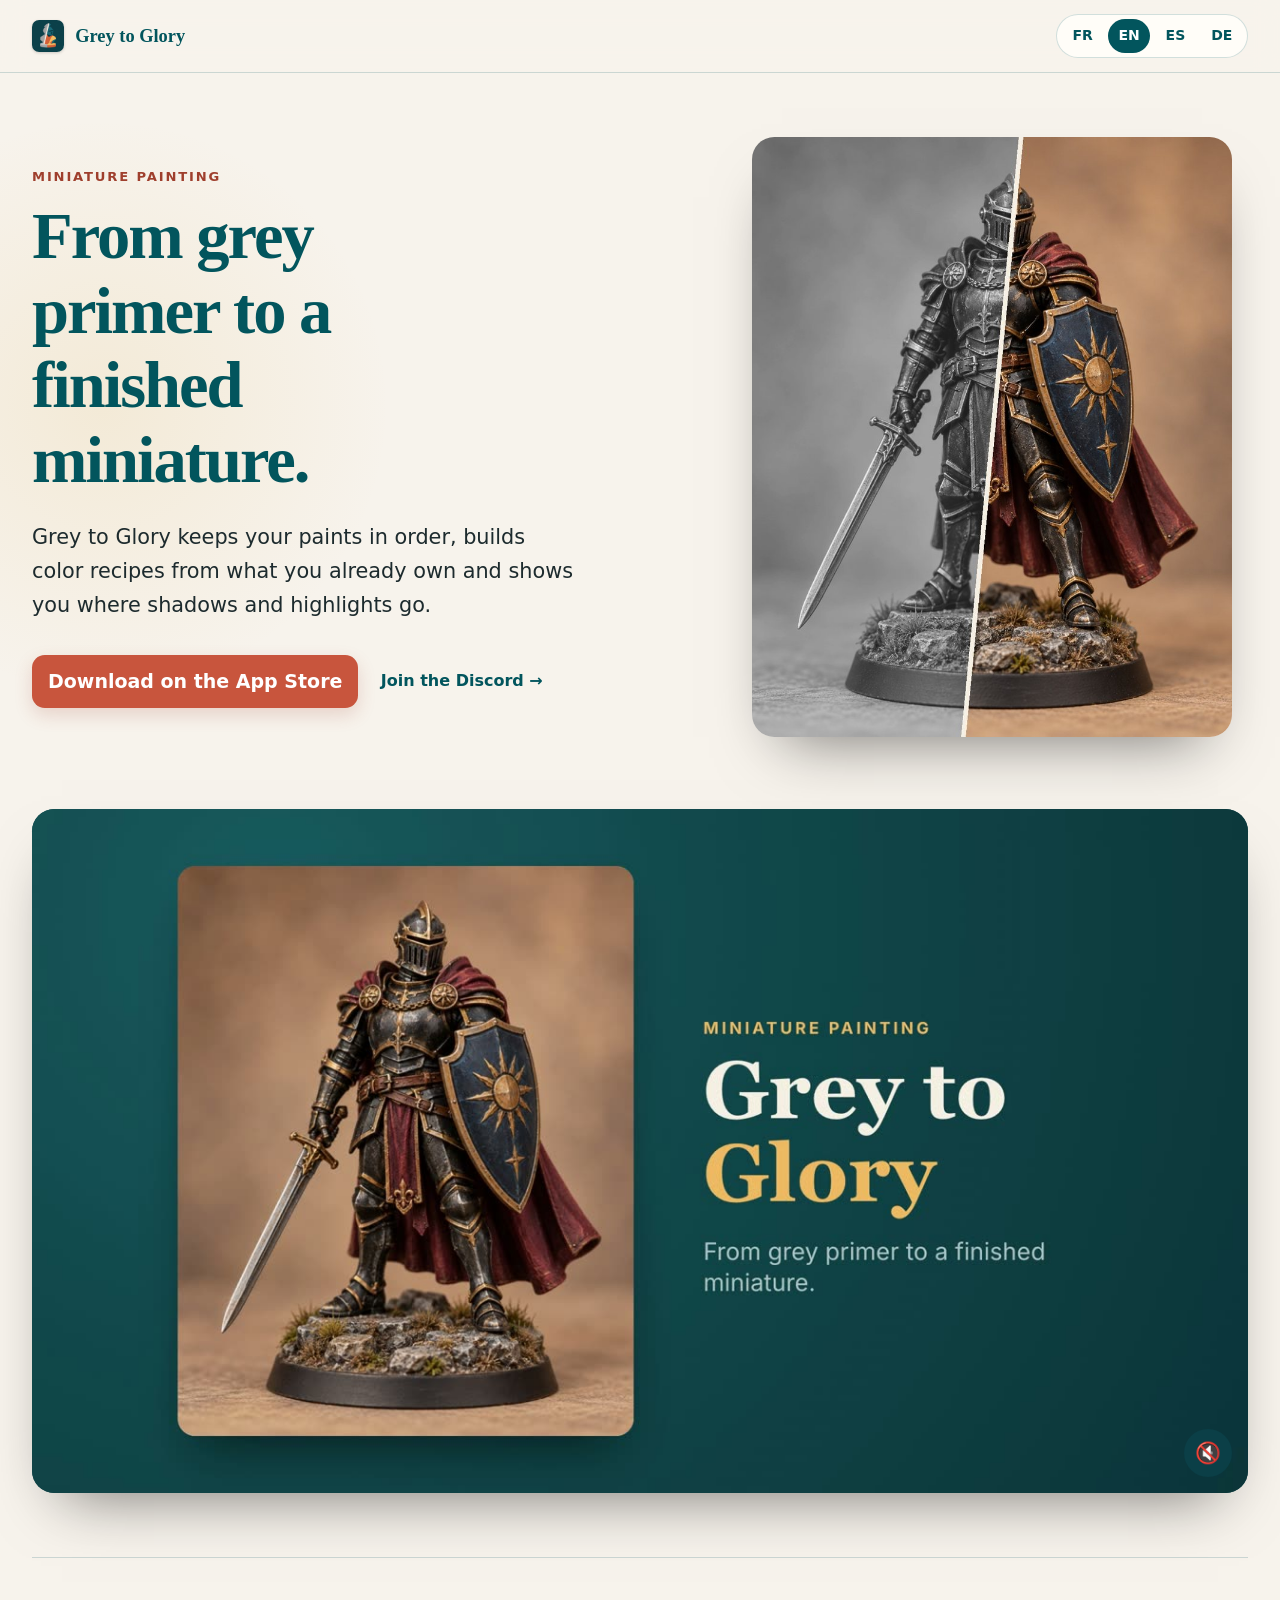
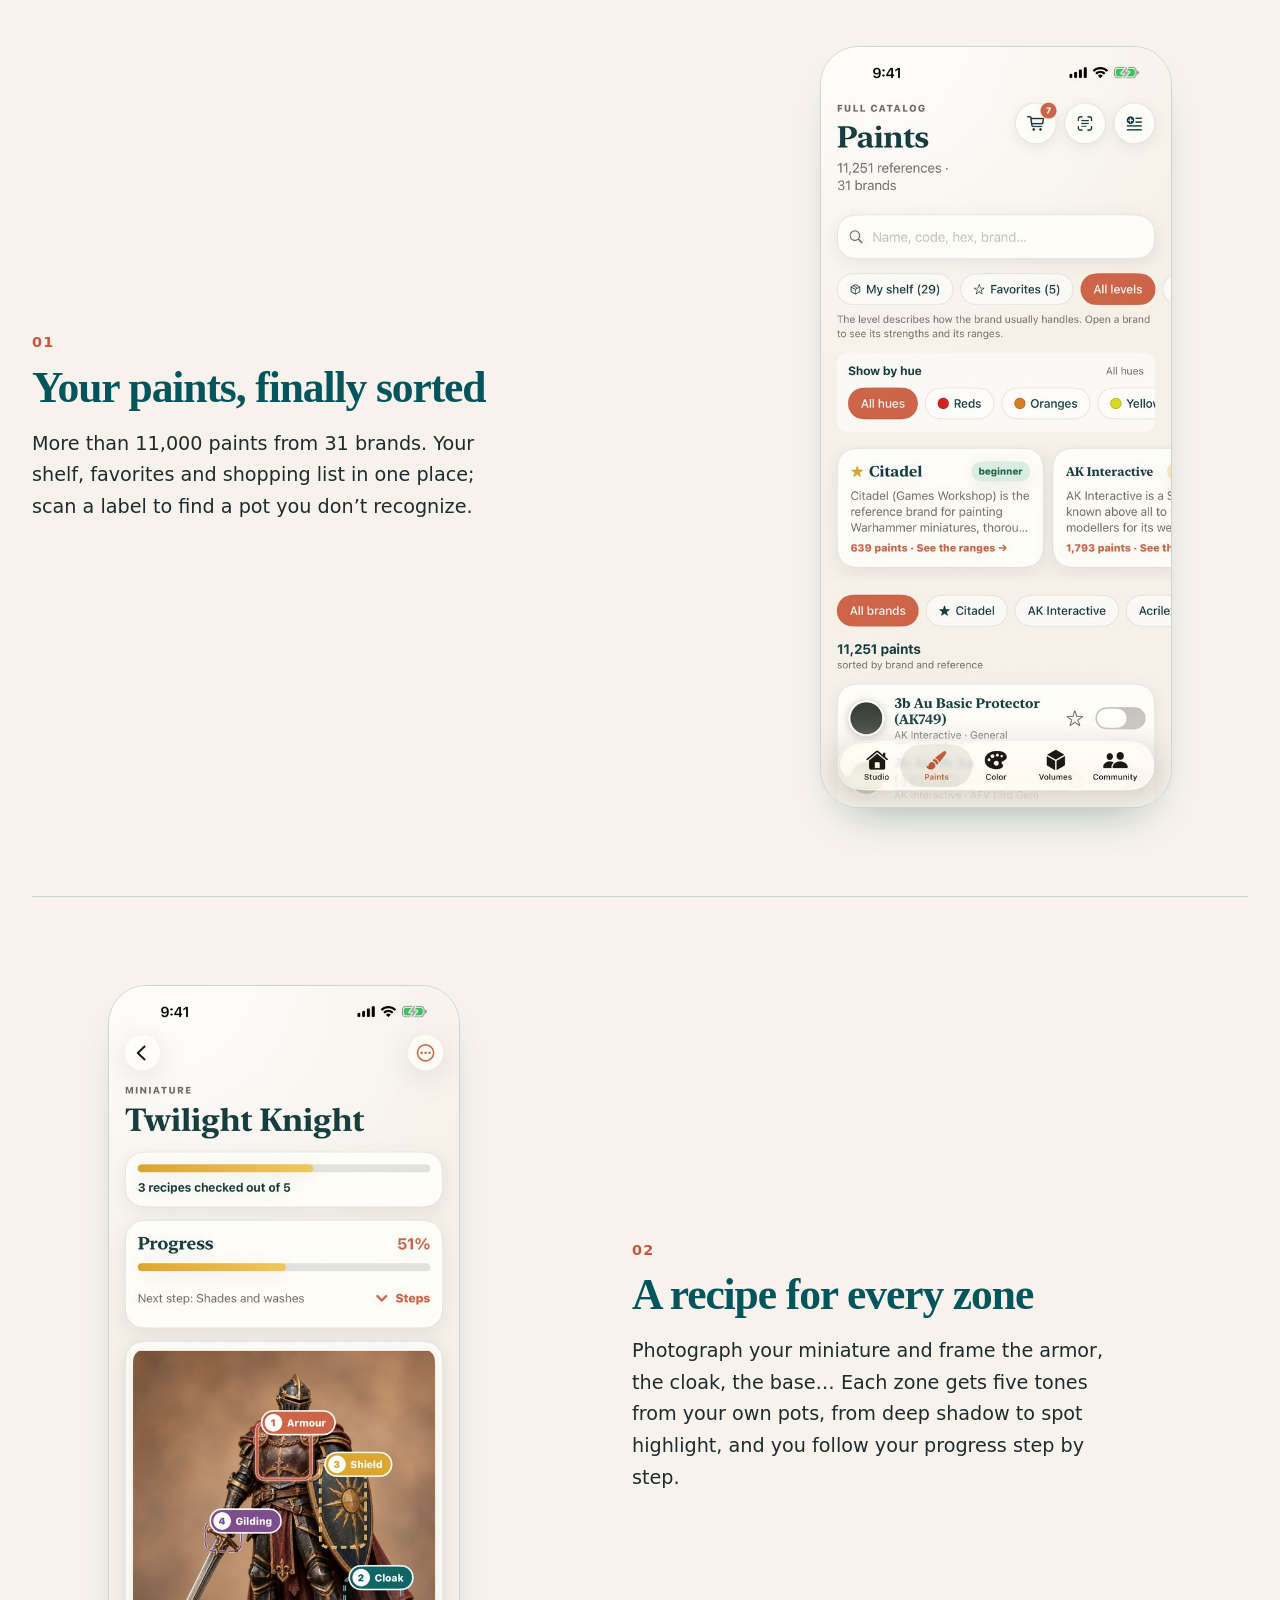
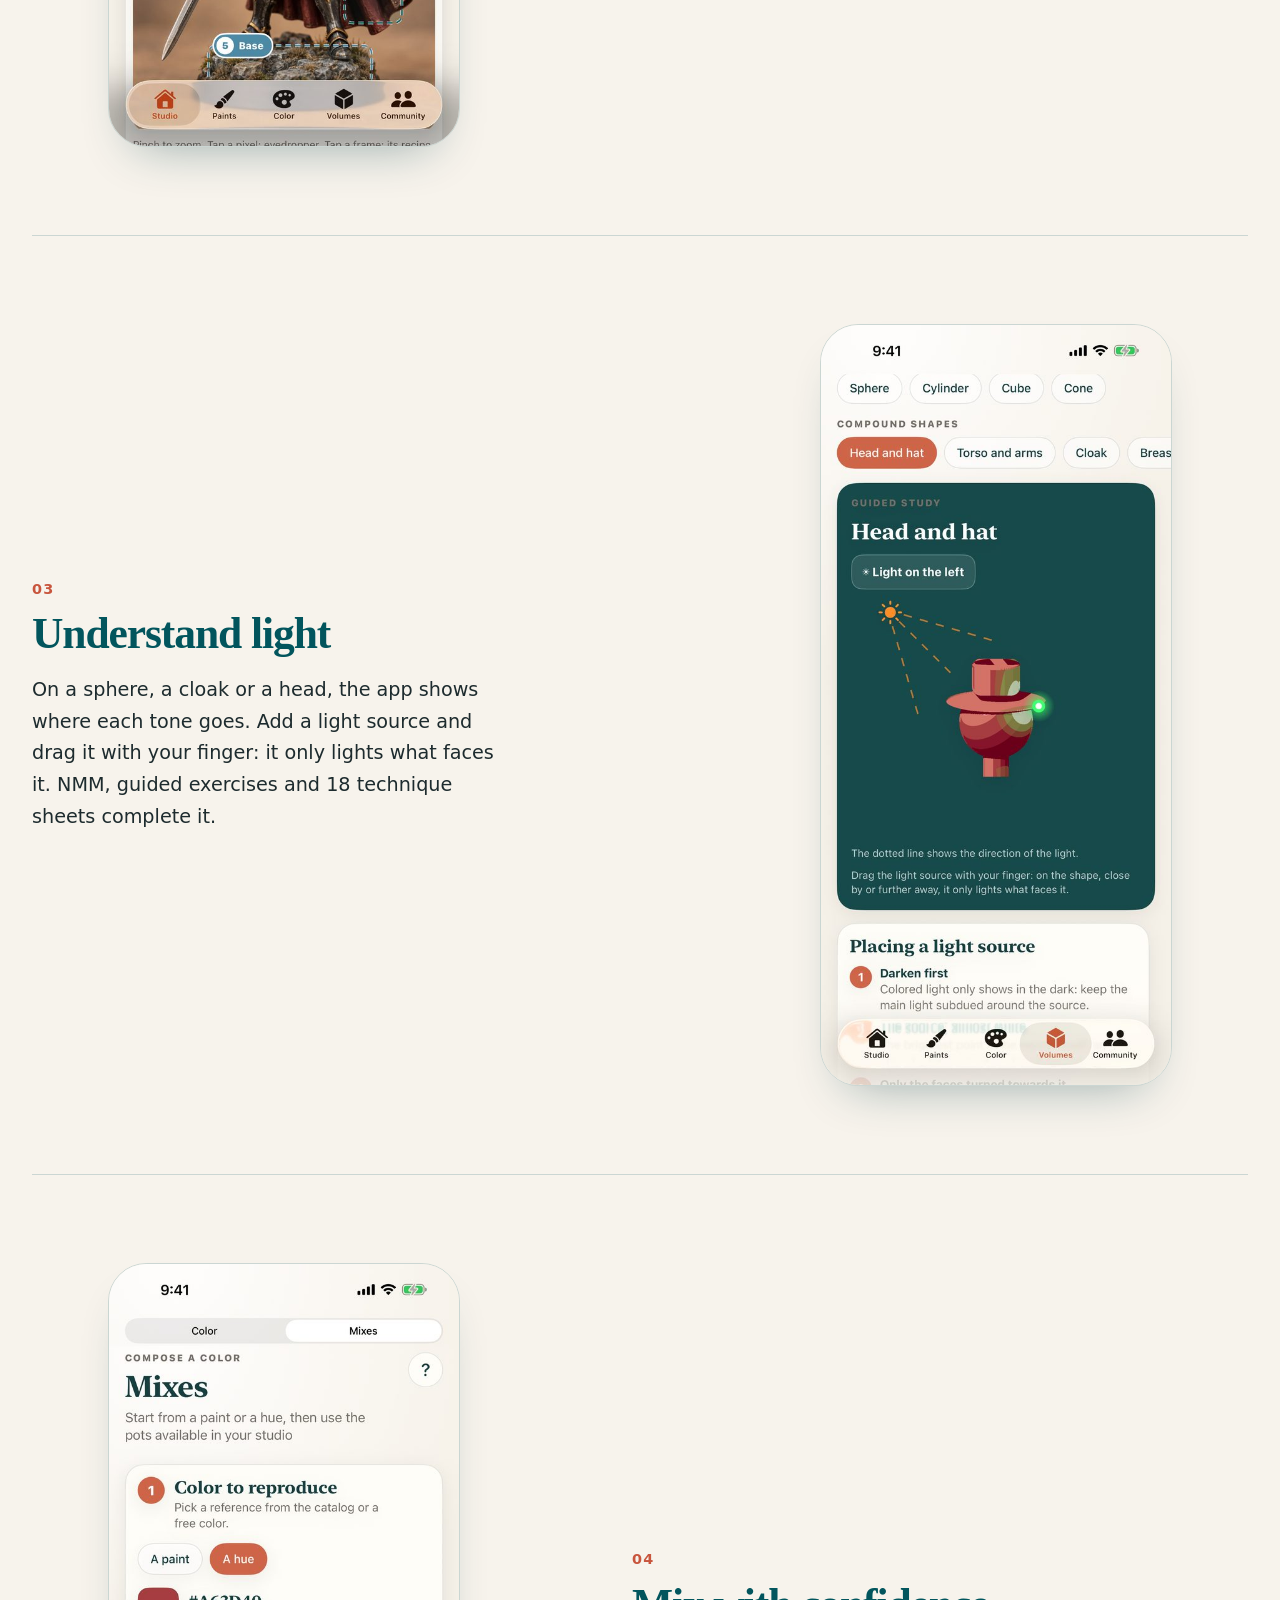
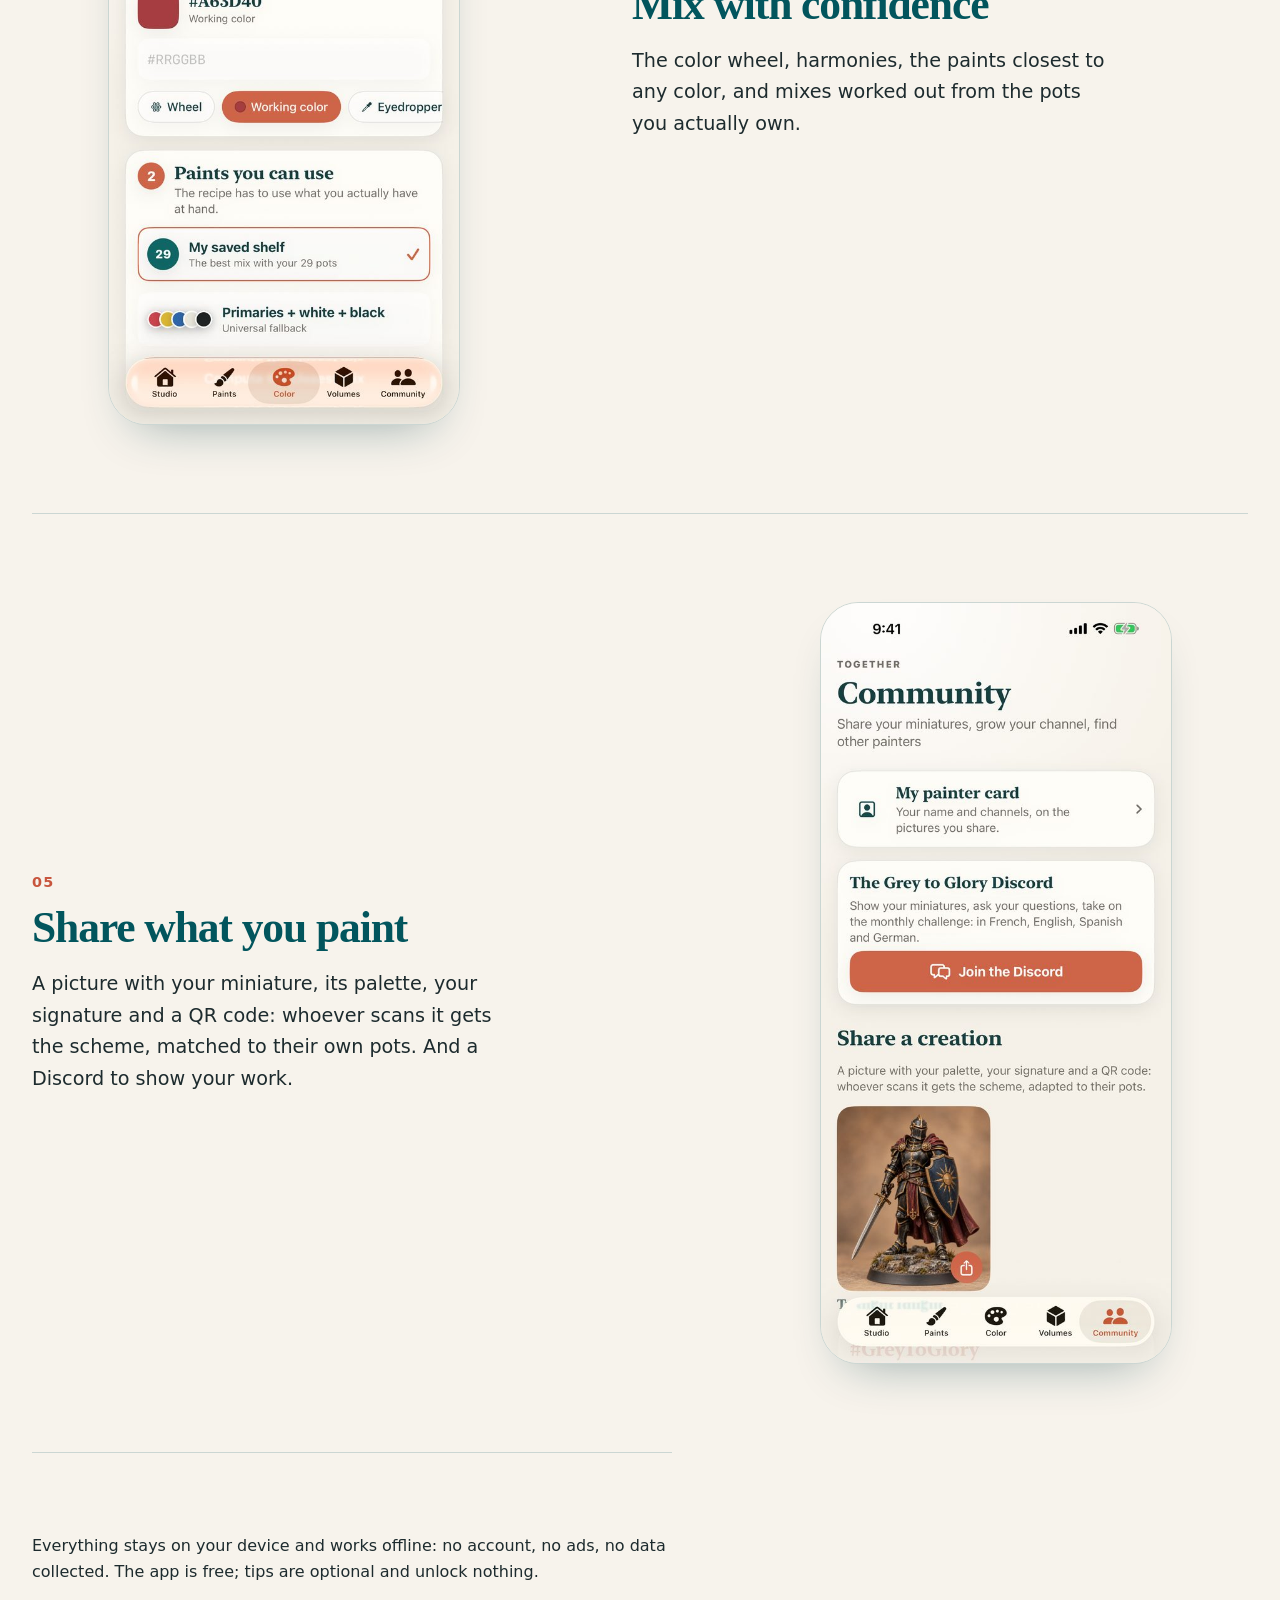
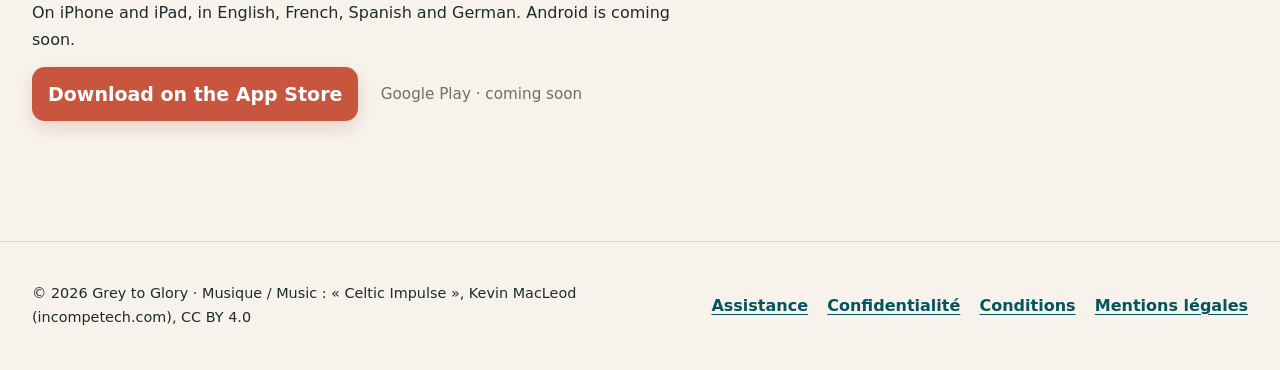
==== commit 4cda8c66: "Vidéos avec musique (Celtic Impulse, K. MacLeod, CC BY 4.0) et bouton son ; mise en page des vidéos " ====
--- a/index.html
+++ b/index.html
@@ -17,7 +17,7 @@
           <p class="actions"><a class="button" href="https://apps.apple.com/app/id6813079347">Télécharger sur l’App Store</a><a class="text-link" href="https://discord.gg/gGhR5MUQxn">Rejoindre le Discord →</a></p></div>
         <img class="hero-photo" src="img/hero-knight.jpg" width="800" height="1000" alt="Une figurine de chevalier : moitié en sous-couche grise, moitié peinte">
       </div>
-        <figure class="promo"><video autoplay muted loop playsinline preload="metadata" poster="video/fr-16x9.jpg" aria-label="Présentation de Grey to Glory en vidéo"><source media="(max-width: 47.99rem)" src="video/fr-9x16.mp4" type="video/mp4"><source src="video/fr-16x9.mp4" type="video/mp4"></video></figure>
+        <figure class="promo"><video autoplay muted loop playsinline preload="metadata" poster="video/fr-16x9.jpg" aria-label="Présentation de Grey to Glory en vidéo"><source media="(max-width: 47.99rem)" src="video/fr-9x16.mp4" type="video/mp4"><source src="video/fr-16x9.mp4" type="video/mp4"></video><button class="sound" type="button" aria-pressed="false" data-on="Activer le son" data-off="Couper le son" aria-label="Activer le son">🔇</button></figure>
         <section class="row"><div class="row-text"><p class="num">01</p><h2>Tes pots, enfin rangés</h2><p>Plus de 11 000 peintures de 31 marques. Ton stock, tes favoris et ta liste de courses au même endroit ; un pot inconnu se retrouve en scannant son étiquette.</p></div><img class="shot" src="img/fr-4-peintures.jpg" width="280" height="608" loading="lazy" alt="Capture d’écran : Tes pots, enfin rangés"></section>
         <section class="row"><div class="row-text"><p class="num">02</p><h2>Une recette par zone</h2><p>Prends ta figurine en photo et encadre l’armure, la cape, le socle… Chaque zone reçoit cinq tons tirés de tes pots, de l’ombre profonde au point de lumière, puis tu suis l’avancement étape par étape.</p></div><img class="shot" src="img/fr-2-figurine.jpg" width="280" height="608" loading="lazy" alt="Capture d’écran : Une recette par zone"></section>
         <section class="row"><div class="row-text"><p class="num">03</p><h2>Comprendre la lumière</h2><p>Sur une sphère, une cape ou une tête, l’app montre où va chaque ton. Ajoute une lumière source et déplace-la du doigt : elle n’éclaire que ce qui lui fait face. Le NMM, des exercices guidés et 18 fiches techniques complètent.</p></div><img class="shot" src="img/fr-6-volumes.jpg" width="280" height="608" loading="lazy" alt="Capture d’écran : Comprendre la lumière"></section>
@@ -31,7 +31,7 @@
           <p class="actions"><a class="button" href="https://apps.apple.com/app/id6813079347">Download on the App Store</a><a class="text-link" href="https://discord.gg/gGhR5MUQxn">Join the Discord →</a></p></div>
         <img class="hero-photo" src="img/hero-knight.jpg" width="800" height="1000" alt="A knight miniature: half grey primer, half painted">
       </div>
-        <figure class="promo"><video autoplay muted loop playsinline preload="metadata" poster="video/en-16x9.jpg" aria-label="Grey to Glory video tour"><source media="(max-width: 47.99rem)" src="video/en-9x16.mp4" type="video/mp4"><source src="video/en-16x9.mp4" type="video/mp4"></video></figure>
+        <figure class="promo"><video autoplay muted loop playsinline preload="metadata" poster="video/en-16x9.jpg" aria-label="Grey to Glory video tour"><source media="(max-width: 47.99rem)" src="video/en-9x16.mp4" type="video/mp4"><source src="video/en-16x9.mp4" type="video/mp4"></video><button class="sound" type="button" aria-pressed="false" data-on="Turn sound on" data-off="Mute" aria-label="Turn sound on">🔇</button></figure>
         <section class="row"><div class="row-text"><p class="num">01</p><h2>Your paints, finally sorted</h2><p>More than 11,000 paints from 31 brands. Your shelf, favorites and shopping list in one place; scan a label to find a pot you don’t recognize.</p></div><img class="shot" src="img/en-4-peintures.jpg" width="280" height="608" loading="lazy" alt="Screenshot: Your paints, finally sorted"></section>
         <section class="row"><div class="row-text"><p class="num">02</p><h2>A recipe for every zone</h2><p>Photograph your miniature and frame the armor, the cloak, the base… Each zone gets five tones from your own pots, from deep shadow to spot highlight, and you follow your progress step by step.</p></div><img class="shot" src="img/en-2-figurine.jpg" width="280" height="608" loading="lazy" alt="Screenshot: A recipe for every zone"></section>
         <section class="row"><div class="row-text"><p class="num">03</p><h2>Understand light</h2><p>On a sphere, a cloak or a head, the app shows where each tone goes. Add a light source and drag it with your finger: it only lights what faces it. NMM, guided exercises and 18 technique sheets complete it.</p></div><img class="shot" src="img/en-6-volumes.jpg" width="280" height="608" loading="lazy" alt="Screenshot: Understand light"></section>
@@ -45,7 +45,7 @@
           <p class="actions"><a class="button" href="https://apps.apple.com/app/id6813079347">Descargar en el App Store</a><a class="text-link" href="https://discord.gg/gGhR5MUQxn">Unirse al Discord →</a></p></div>
         <img class="hero-photo" src="img/hero-knight.jpg" width="800" height="1000" alt="Una miniatura de caballero: mitad imprimación gris, mitad pintada">
       </div>
-        <figure class="promo"><video autoplay muted loop playsinline preload="metadata" poster="video/es-16x9.jpg" aria-label="Presentación de Grey to Glory en vídeo"><source media="(max-width: 47.99rem)" src="video/es-9x16.mp4" type="video/mp4"><source src="video/es-16x9.mp4" type="video/mp4"></video></figure>
+        <figure class="promo"><video autoplay muted loop playsinline preload="metadata" poster="video/es-16x9.jpg" aria-label="Presentación de Grey to Glory en vídeo"><source media="(max-width: 47.99rem)" src="video/es-9x16.mp4" type="video/mp4"><source src="video/es-16x9.mp4" type="video/mp4"></video><button class="sound" type="button" aria-pressed="false" data-on="Activar el sonido" data-off="Silenciar" aria-label="Activar el sonido">🔇</button></figure>
         <section class="row"><div class="row-text"><p class="num">01</p><h2>Tus botes, por fin ordenados</h2><p>Más de 11 000 pinturas de 31 marcas. Tu inventario, tus favoritos y tu lista de la compra en un solo lugar; un bote desconocido se encuentra escaneando su etiqueta.</p></div><img class="shot" src="img/es-4-peintures.jpg" width="280" height="608" loading="lazy" alt="Captura de pantalla: Tus botes, por fin ordenados"></section>
         <section class="row"><div class="row-text"><p class="num">02</p><h2>Una receta para cada zona</h2><p>Fotografía tu miniatura y enmarca la armadura, la capa, la peana… Cada zona recibe cinco tonos de tus botes, de la sombra profunda al punto de luz, y sigues el avance paso a paso.</p></div><img class="shot" src="img/es-2-figurine.jpg" width="280" height="608" loading="lazy" alt="Captura de pantalla: Una receta para cada zona"></section>
         <section class="row"><div class="row-text"><p class="num">03</p><h2>Entender la luz</h2><p>En una esfera, una capa o una cabeza, la app muestra dónde va cada tono. Añade una luz de fuente y muévela con el dedo: solo ilumina lo que tiene enfrente. NMM, ejercicios guiados y 18 fichas técnicas lo completan.</p></div><img class="shot" src="img/es-6-volumes.jpg" width="280" height="608" loading="lazy" alt="Captura de pantalla: Entender la luz"></section>
@@ -59,7 +59,7 @@
           <p class="actions"><a class="button" href="https://apps.apple.com/app/id6813079347">Im App Store laden</a><a class="text-link" href="https://discord.gg/gGhR5MUQxn">Dem Discord beitreten →</a></p></div>
         <img class="hero-photo" src="img/hero-knight.jpg" width="800" height="1000" alt="Eine Ritterfigur: halb graue Grundierung, halb bemalt">
       </div>
-        <figure class="promo"><video autoplay muted loop playsinline preload="metadata" poster="video/de-16x9.jpg" aria-label="Grey to Glory im Video"><source media="(max-width: 47.99rem)" src="video/de-9x16.mp4" type="video/mp4"><source src="video/de-16x9.mp4" type="video/mp4"></video></figure>
+        <figure class="promo"><video autoplay muted loop playsinline preload="metadata" poster="video/de-16x9.jpg" aria-label="Grey to Glory im Video"><source media="(max-width: 47.99rem)" src="video/de-9x16.mp4" type="video/mp4"><source src="video/de-16x9.mp4" type="video/mp4"></video><button class="sound" type="button" aria-pressed="false" data-on="Ton einschalten" data-off="Ton aus" aria-label="Ton einschalten">🔇</button></figure>
         <section class="row"><div class="row-text"><p class="num">01</p><h2>Deine Farben, endlich sortiert</h2><p>Über 11 000 Farben von 31 Marken. Bestand, Favoriten und Einkaufsliste an einem Ort; einen unbekannten Topf findest du, indem du sein Etikett scannst.</p></div><img class="shot" src="img/de-4-peintures.jpg" width="280" height="608" loading="lazy" alt="Bildschirmfoto: Deine Farben, endlich sortiert"></section>
         <section class="row"><div class="row-text"><p class="num">02</p><h2>Ein Rezept für jede Zone</h2><p>Fotografiere deine Figur und rahme Rüstung, Umhang, Base … ein. Jede Zone bekommt fünf Töne aus deinen Töpfen, vom Tiefschatten bis zum Glanzlicht, und du verfolgst den Fortschritt Schritt für Schritt.</p></div><img class="shot" src="img/de-2-figurine.jpg" width="280" height="608" loading="lazy" alt="Bildschirmfoto: Ein Rezept für jede Zone"></section>
         <section class="row"><div class="row-text"><p class="num">03</p><h2>Licht verstehen</h2><p>Auf Kugel, Umhang oder Kopf zeigt die App, wohin jeder Ton gehört. Setze eine Lichtquelle und verschiebe sie mit dem Finger: Sie beleuchtet nur, was ihr zugewandt ist. NMM, geführte Übungen und 18 Technik-Karten runden das ab.</p></div><img class="shot" src="img/de-6-volumes.jpg" width="280" height="608" loading="lazy" alt="Bildschirmfoto: Licht verstehen"></section>
@@ -68,5 +68,13 @@
       <footer class="closing"><p>Alles bleibt auf deinem Gerät und funktioniert offline: kein Konto, keine Werbung, keine Datenerfassung. Die App ist kostenlos; Trinkgelder sind freiwillig und schalten nichts frei.</p><p>Für iPhone und iPad, auf Deutsch, Englisch, Französisch und Spanisch. Android folgt bald.</p><p class="actions"><a class="button" href="https://apps.apple.com/app/id6813079347">Im App Store laden</a><span class="soon">Google Play · demnächst</span></p></footer>
     </article>
   </main>
-  <footer class="site-footer"><div class="site-footer-inner"><p>© 2026 Grey to Glory</p><nav class="footer-nav" aria-label="Pied de page"><a href="support.html">Assistance</a><a href="privacy.html">Confidentialité</a><a href="terms.html">Conditions</a><a href="legal.html">Mentions légales</a></nav></div></footer>
+  <footer class="site-footer"><div class="site-footer-inner"><p>© 2026 Grey to Glory · Musique / Music : « Celtic Impulse », Kevin MacLeod (incompetech.com), CC BY 4.0</p><nav class="footer-nav" aria-label="Pied de page"><a href="support.html">Assistance</a><a href="privacy.html">Confidentialité</a><a href="terms.html">Conditions</a><a href="legal.html">Mentions légales</a></nav></div></footer>
+  <script>
+    // Sound toggle for the promo films: they start muted (autoplay rule), one tap turns the music on.
+    document.querySelectorAll('.sound').forEach(b => b.addEventListener('click', () => {
+      const v = b.previousElementSibling, on = v.muted;
+      v.muted = !on; b.textContent = on ? '🔊' : '🔇'; b.setAttribute('aria-pressed', on); b.setAttribute('aria-label', on ? b.dataset.off : b.dataset.on);
+      if (on) { v.currentTime = 0; v.play(); }
+    }));
+  </script>
 </body></html>
--- a/style.css
+++ b/style.css
@@ -155,3 +155,6 @@
 .promo video { display: block; width: 100%; height: auto; border-radius: 1.4rem; background: #0c414a; box-shadow: 0 30px 60px -30px rgba(0, 0, 0, 0.55); }
 @media (max-width: 47.99rem) { .promo video { width: min(100%, 24rem); margin-inline: auto; } }
 .promo + .row { margin-top: clamp(2.5rem, 6vw, 4rem); }
+.promo { position: relative; }
+.sound { position: absolute; right: 1rem; bottom: 1rem; width: 3rem; height: 3rem; border: 0; border-radius: 999px; background: rgba(12, 65, 74, 0.82); color: #fff; font-size: 1.3rem; cursor: pointer; }
+@media (max-width: 47.99rem) { .sound { right: calc(50% - min(50%, 12rem) + 1rem); } }
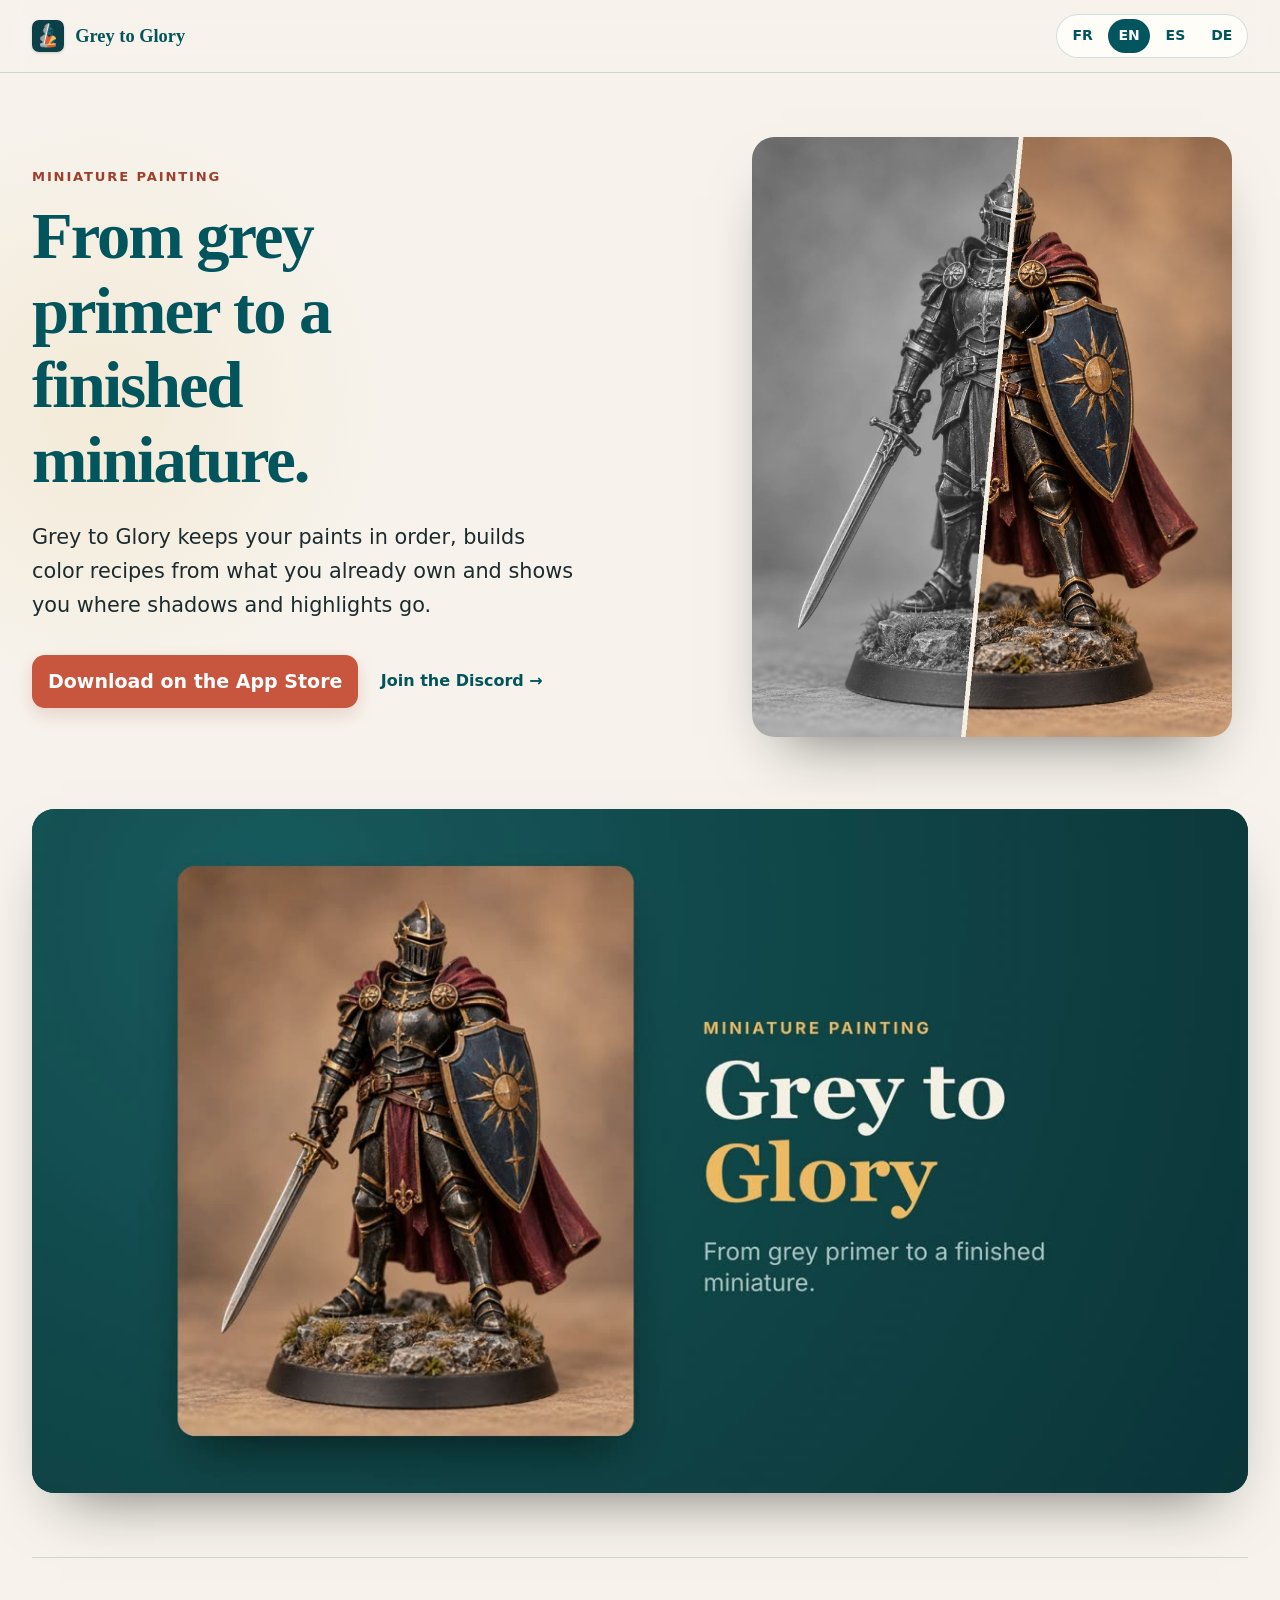
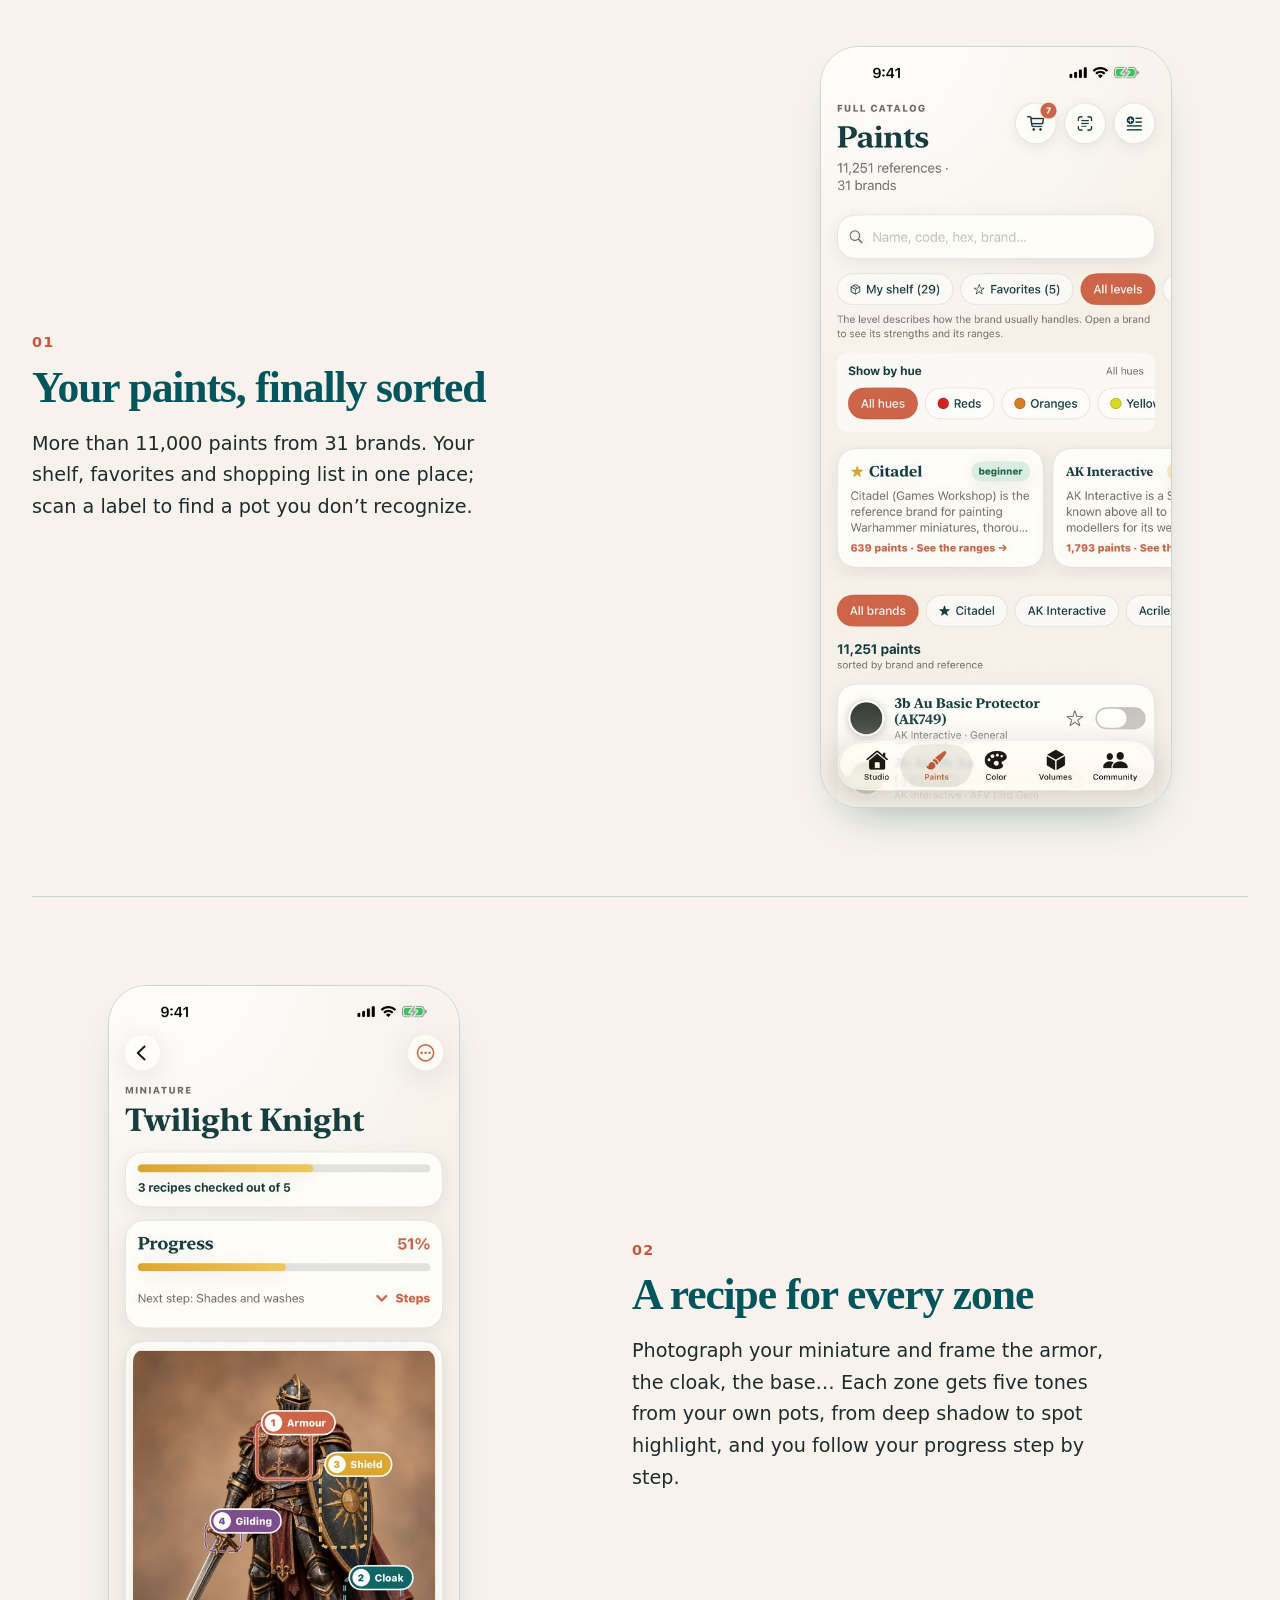
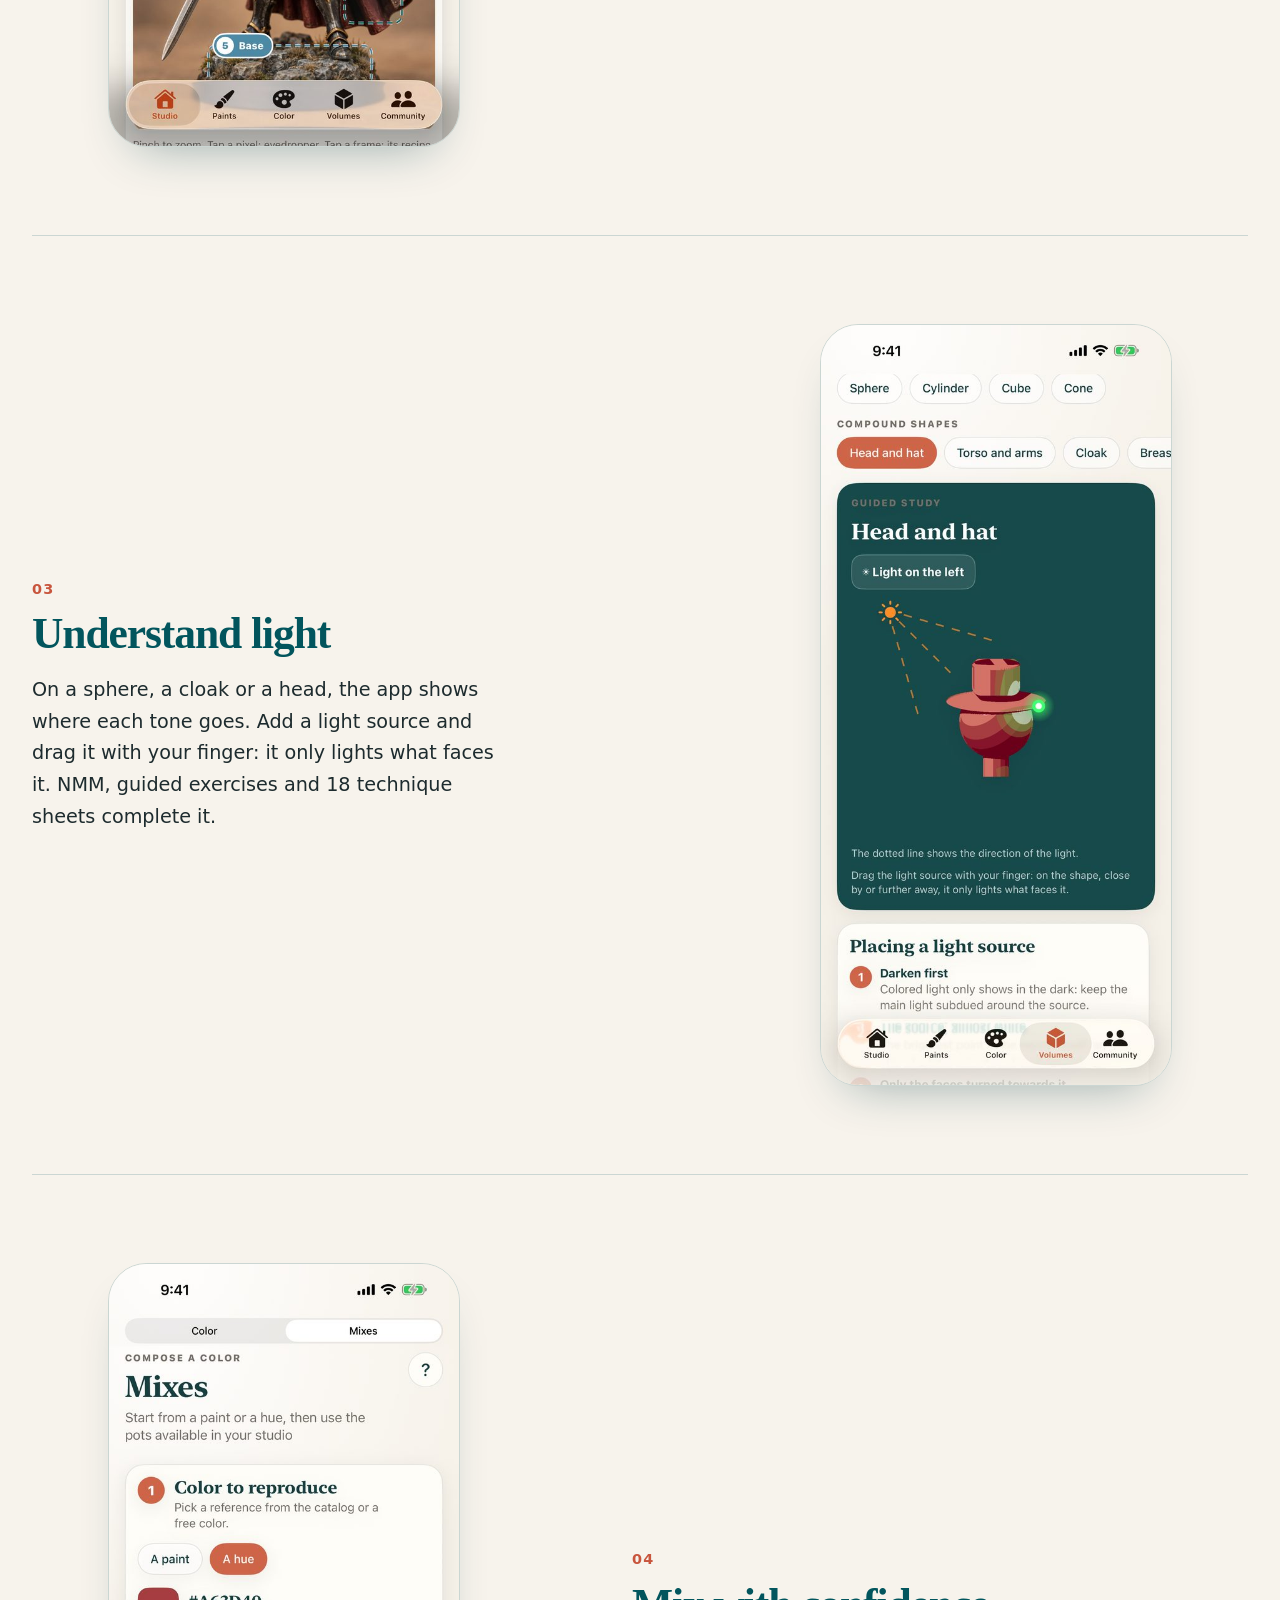
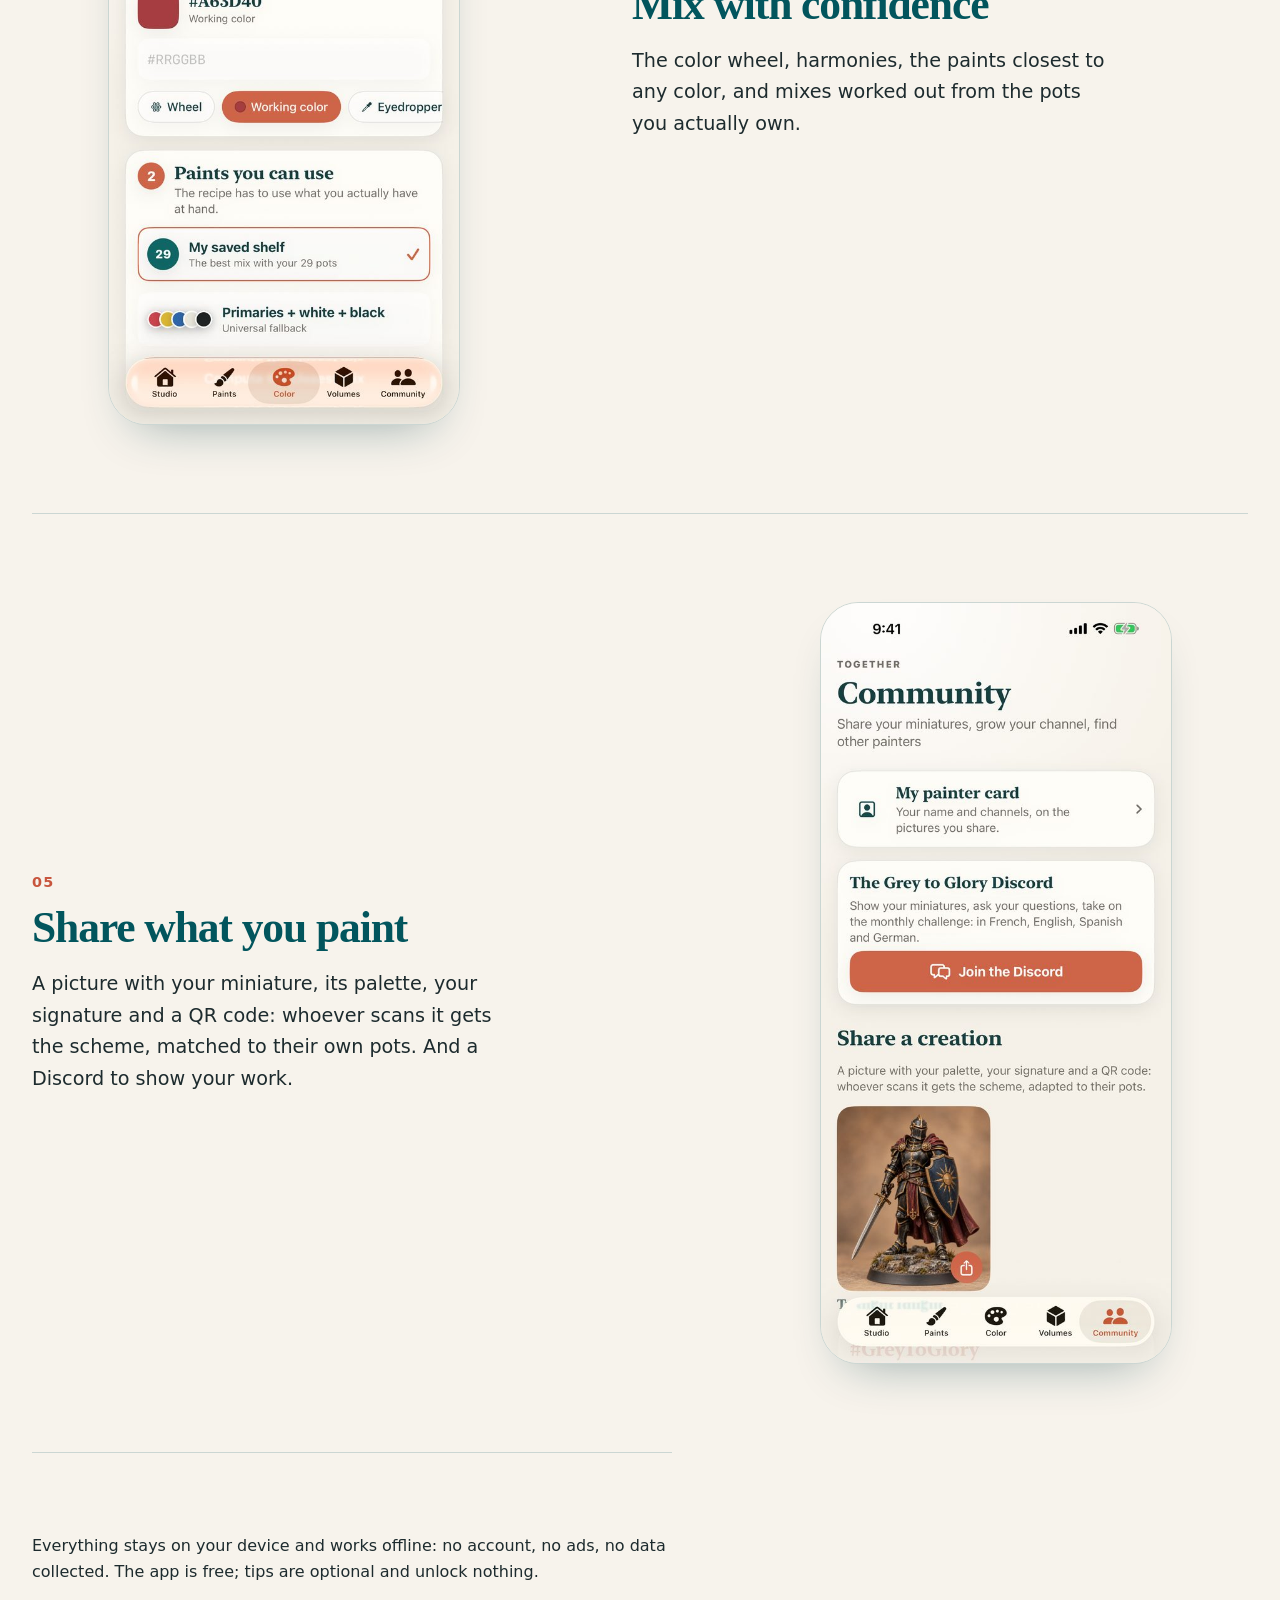
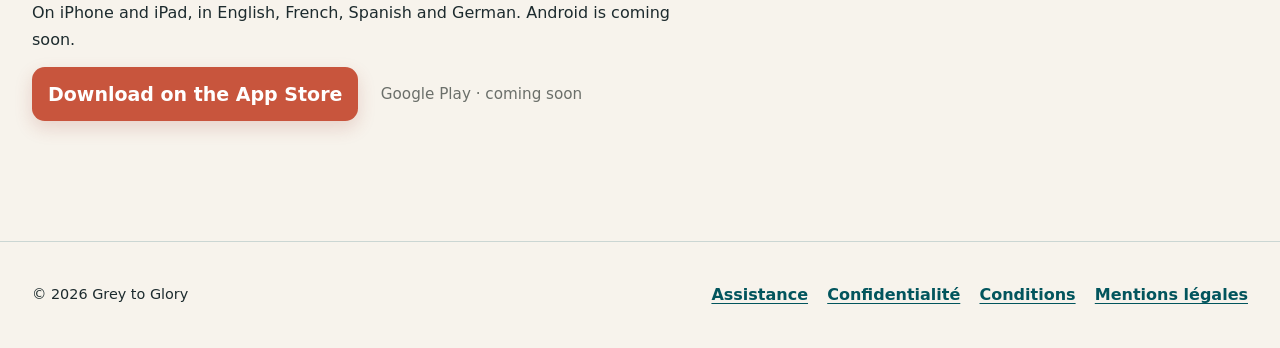
==== commit 9939442a: "Vidéos du site sans son, bouton son retiré Co-Authored-By: Claude Opus 5.5 <noreply@anthropic.com>" ====
--- a/index.html
+++ b/index.html
@@ -17,7 +17,7 @@
           <p class="actions"><a class="button" href="https://apps.apple.com/app/id6813079347">Télécharger sur l’App Store</a><a class="text-link" href="https://discord.gg/gGhR5MUQxn">Rejoindre le Discord →</a></p></div>
         <img class="hero-photo" src="img/hero-knight.jpg" width="800" height="1000" alt="Une figurine de chevalier : moitié en sous-couche grise, moitié peinte">
       </div>
-        <figure class="promo"><video autoplay muted loop playsinline preload="metadata" poster="video/fr-16x9.jpg" aria-label="Présentation de Grey to Glory en vidéo"><source media="(max-width: 47.99rem)" src="video/fr-9x16.mp4" type="video/mp4"><source src="video/fr-16x9.mp4" type="video/mp4"></video><button class="sound" type="button" aria-pressed="false" data-on="Activer le son" data-off="Couper le son" aria-label="Activer le son">🔇</button></figure>
+        <figure class="promo"><video autoplay muted loop playsinline preload="metadata" poster="video/fr-16x9.jpg" aria-label="Présentation de Grey to Glory en vidéo"><source media="(max-width: 47.99rem)" src="video/fr-9x16.mp4" type="video/mp4"><source src="video/fr-16x9.mp4" type="video/mp4"></video></figure>
         <section class="row"><div class="row-text"><p class="num">01</p><h2>Tes pots, enfin rangés</h2><p>Plus de 11 000 peintures de 31 marques. Ton stock, tes favoris et ta liste de courses au même endroit ; un pot inconnu se retrouve en scannant son étiquette.</p></div><img class="shot" src="img/fr-4-peintures.jpg" width="280" height="608" loading="lazy" alt="Capture d’écran : Tes pots, enfin rangés"></section>
         <section class="row"><div class="row-text"><p class="num">02</p><h2>Une recette par zone</h2><p>Prends ta figurine en photo et encadre l’armure, la cape, le socle… Chaque zone reçoit cinq tons tirés de tes pots, de l’ombre profonde au point de lumière, puis tu suis l’avancement étape par étape.</p></div><img class="shot" src="img/fr-2-figurine.jpg" width="280" height="608" loading="lazy" alt="Capture d’écran : Une recette par zone"></section>
         <section class="row"><div class="row-text"><p class="num">03</p><h2>Comprendre la lumière</h2><p>Sur une sphère, une cape ou une tête, l’app montre où va chaque ton. Ajoute une lumière source et déplace-la du doigt : elle n’éclaire que ce qui lui fait face. Le NMM, des exercices guidés et 18 fiches techniques complètent.</p></div><img class="shot" src="img/fr-6-volumes.jpg" width="280" height="608" loading="lazy" alt="Capture d’écran : Comprendre la lumière"></section>
@@ -31,7 +31,7 @@
           <p class="actions"><a class="button" href="https://apps.apple.com/app/id6813079347">Download on the App Store</a><a class="text-link" href="https://discord.gg/gGhR5MUQxn">Join the Discord →</a></p></div>
         <img class="hero-photo" src="img/hero-knight.jpg" width="800" height="1000" alt="A knight miniature: half grey primer, half painted">
       </div>
-        <figure class="promo"><video autoplay muted loop playsinline preload="metadata" poster="video/en-16x9.jpg" aria-label="Grey to Glory video tour"><source media="(max-width: 47.99rem)" src="video/en-9x16.mp4" type="video/mp4"><source src="video/en-16x9.mp4" type="video/mp4"></video><button class="sound" type="button" aria-pressed="false" data-on="Turn sound on" data-off="Mute" aria-label="Turn sound on">🔇</button></figure>
+        <figure class="promo"><video autoplay muted loop playsinline preload="metadata" poster="video/en-16x9.jpg" aria-label="Grey to Glory video tour"><source media="(max-width: 47.99rem)" src="video/en-9x16.mp4" type="video/mp4"><source src="video/en-16x9.mp4" type="video/mp4"></video></figure>
         <section class="row"><div class="row-text"><p class="num">01</p><h2>Your paints, finally sorted</h2><p>More than 11,000 paints from 31 brands. Your shelf, favorites and shopping list in one place; scan a label to find a pot you don’t recognize.</p></div><img class="shot" src="img/en-4-peintures.jpg" width="280" height="608" loading="lazy" alt="Screenshot: Your paints, finally sorted"></section>
         <section class="row"><div class="row-text"><p class="num">02</p><h2>A recipe for every zone</h2><p>Photograph your miniature and frame the armor, the cloak, the base… Each zone gets five tones from your own pots, from deep shadow to spot highlight, and you follow your progress step by step.</p></div><img class="shot" src="img/en-2-figurine.jpg" width="280" height="608" loading="lazy" alt="Screenshot: A recipe for every zone"></section>
         <section class="row"><div class="row-text"><p class="num">03</p><h2>Understand light</h2><p>On a sphere, a cloak or a head, the app shows where each tone goes. Add a light source and drag it with your finger: it only lights what faces it. NMM, guided exercises and 18 technique sheets complete it.</p></div><img class="shot" src="img/en-6-volumes.jpg" width="280" height="608" loading="lazy" alt="Screenshot: Understand light"></section>
@@ -45,7 +45,7 @@
           <p class="actions"><a class="button" href="https://apps.apple.com/app/id6813079347">Descargar en el App Store</a><a class="text-link" href="https://discord.gg/gGhR5MUQxn">Unirse al Discord →</a></p></div>
         <img class="hero-photo" src="img/hero-knight.jpg" width="800" height="1000" alt="Una miniatura de caballero: mitad imprimación gris, mitad pintada">
       </div>
-        <figure class="promo"><video autoplay muted loop playsinline preload="metadata" poster="video/es-16x9.jpg" aria-label="Presentación de Grey to Glory en vídeo"><source media="(max-width: 47.99rem)" src="video/es-9x16.mp4" type="video/mp4"><source src="video/es-16x9.mp4" type="video/mp4"></video><button class="sound" type="button" aria-pressed="false" data-on="Activar el sonido" data-off="Silenciar" aria-label="Activar el sonido">🔇</button></figure>
+        <figure class="promo"><video autoplay muted loop playsinline preload="metadata" poster="video/es-16x9.jpg" aria-label="Presentación de Grey to Glory en vídeo"><source media="(max-width: 47.99rem)" src="video/es-9x16.mp4" type="video/mp4"><source src="video/es-16x9.mp4" type="video/mp4"></video></figure>
         <section class="row"><div class="row-text"><p class="num">01</p><h2>Tus botes, por fin ordenados</h2><p>Más de 11 000 pinturas de 31 marcas. Tu inventario, tus favoritos y tu lista de la compra en un solo lugar; un bote desconocido se encuentra escaneando su etiqueta.</p></div><img class="shot" src="img/es-4-peintures.jpg" width="280" height="608" loading="lazy" alt="Captura de pantalla: Tus botes, por fin ordenados"></section>
         <section class="row"><div class="row-text"><p class="num">02</p><h2>Una receta para cada zona</h2><p>Fotografía tu miniatura y enmarca la armadura, la capa, la peana… Cada zona recibe cinco tonos de tus botes, de la sombra profunda al punto de luz, y sigues el avance paso a paso.</p></div><img class="shot" src="img/es-2-figurine.jpg" width="280" height="608" loading="lazy" alt="Captura de pantalla: Una receta para cada zona"></section>
         <section class="row"><div class="row-text"><p class="num">03</p><h2>Entender la luz</h2><p>En una esfera, una capa o una cabeza, la app muestra dónde va cada tono. Añade una luz de fuente y muévela con el dedo: solo ilumina lo que tiene enfrente. NMM, ejercicios guiados y 18 fichas técnicas lo completan.</p></div><img class="shot" src="img/es-6-volumes.jpg" width="280" height="608" loading="lazy" alt="Captura de pantalla: Entender la luz"></section>
@@ -59,7 +59,7 @@
           <p class="actions"><a class="button" href="https://apps.apple.com/app/id6813079347">Im App Store laden</a><a class="text-link" href="https://discord.gg/gGhR5MUQxn">Dem Discord beitreten →</a></p></div>
         <img class="hero-photo" src="img/hero-knight.jpg" width="800" height="1000" alt="Eine Ritterfigur: halb graue Grundierung, halb bemalt">
       </div>
-        <figure class="promo"><video autoplay muted loop playsinline preload="metadata" poster="video/de-16x9.jpg" aria-label="Grey to Glory im Video"><source media="(max-width: 47.99rem)" src="video/de-9x16.mp4" type="video/mp4"><source src="video/de-16x9.mp4" type="video/mp4"></video><button class="sound" type="button" aria-pressed="false" data-on="Ton einschalten" data-off="Ton aus" aria-label="Ton einschalten">🔇</button></figure>
+        <figure class="promo"><video autoplay muted loop playsinline preload="metadata" poster="video/de-16x9.jpg" aria-label="Grey to Glory im Video"><source media="(max-width: 47.99rem)" src="video/de-9x16.mp4" type="video/mp4"><source src="video/de-16x9.mp4" type="video/mp4"></video></figure>
         <section class="row"><div class="row-text"><p class="num">01</p><h2>Deine Farben, endlich sortiert</h2><p>Über 11 000 Farben von 31 Marken. Bestand, Favoriten und Einkaufsliste an einem Ort; einen unbekannten Topf findest du, indem du sein Etikett scannst.</p></div><img class="shot" src="img/de-4-peintures.jpg" width="280" height="608" loading="lazy" alt="Bildschirmfoto: Deine Farben, endlich sortiert"></section>
         <section class="row"><div class="row-text"><p class="num">02</p><h2>Ein Rezept für jede Zone</h2><p>Fotografiere deine Figur und rahme Rüstung, Umhang, Base … ein. Jede Zone bekommt fünf Töne aus deinen Töpfen, vom Tiefschatten bis zum Glanzlicht, und du verfolgst den Fortschritt Schritt für Schritt.</p></div><img class="shot" src="img/de-2-figurine.jpg" width="280" height="608" loading="lazy" alt="Bildschirmfoto: Ein Rezept für jede Zone"></section>
         <section class="row"><div class="row-text"><p class="num">03</p><h2>Licht verstehen</h2><p>Auf Kugel, Umhang oder Kopf zeigt die App, wohin jeder Ton gehört. Setze eine Lichtquelle und verschiebe sie mit dem Finger: Sie beleuchtet nur, was ihr zugewandt ist. NMM, geführte Übungen und 18 Technik-Karten runden das ab.</p></div><img class="shot" src="img/de-6-volumes.jpg" width="280" height="608" loading="lazy" alt="Bildschirmfoto: Licht verstehen"></section>
@@ -68,13 +68,5 @@
       <footer class="closing"><p>Alles bleibt auf deinem Gerät und funktioniert offline: kein Konto, keine Werbung, keine Datenerfassung. Die App ist kostenlos; Trinkgelder sind freiwillig und schalten nichts frei.</p><p>Für iPhone und iPad, auf Deutsch, Englisch, Französisch und Spanisch. Android folgt bald.</p><p class="actions"><a class="button" href="https://apps.apple.com/app/id6813079347">Im App Store laden</a><span class="soon">Google Play · demnächst</span></p></footer>
     </article>
   </main>
-  <footer class="site-footer"><div class="site-footer-inner"><p>© 2026 Grey to Glory · Musique / Music : « Celtic Impulse », Kevin MacLeod (incompetech.com), CC BY 4.0</p><nav class="footer-nav" aria-label="Pied de page"><a href="support.html">Assistance</a><a href="privacy.html">Confidentialité</a><a href="terms.html">Conditions</a><a href="legal.html">Mentions légales</a></nav></div></footer>
-  <script>
-    // Sound toggle for the promo films: they start muted (autoplay rule), one tap turns the music on.
-    document.querySelectorAll('.sound').forEach(b => b.addEventListener('click', () => {
-      const v = b.previousElementSibling, on = v.muted;
-      v.muted = !on; b.textContent = on ? '🔊' : '🔇'; b.setAttribute('aria-pressed', on); b.setAttribute('aria-label', on ? b.dataset.off : b.dataset.on);
-      if (on) { v.currentTime = 0; v.play(); }
-    }));
-  </script>
+  <footer class="site-footer"><div class="site-footer-inner"><p>© 2026 Grey to Glory</p><nav class="footer-nav" aria-label="Pied de page"><a href="support.html">Assistance</a><a href="privacy.html">Confidentialité</a><a href="terms.html">Conditions</a><a href="legal.html">Mentions légales</a></nav></div></footer>
 </body></html>
--- a/style.css
+++ b/style.css
@@ -155,6 +155,3 @@
 .promo video { display: block; width: 100%; height: auto; border-radius: 1.4rem; background: #0c414a; box-shadow: 0 30px 60px -30px rgba(0, 0, 0, 0.55); }
 @media (max-width: 47.99rem) { .promo video { width: min(100%, 24rem); margin-inline: auto; } }
 .promo + .row { margin-top: clamp(2.5rem, 6vw, 4rem); }
-.promo { position: relative; }
-.sound { position: absolute; right: 1rem; bottom: 1rem; width: 3rem; height: 3rem; border: 0; border-radius: 999px; background: rgba(12, 65, 74, 0.82); color: #fff; font-size: 1.3rem; cursor: pointer; }
-@media (max-width: 47.99rem) { .sound { right: calc(50% - min(50%, 12rem) + 1rem); } }
